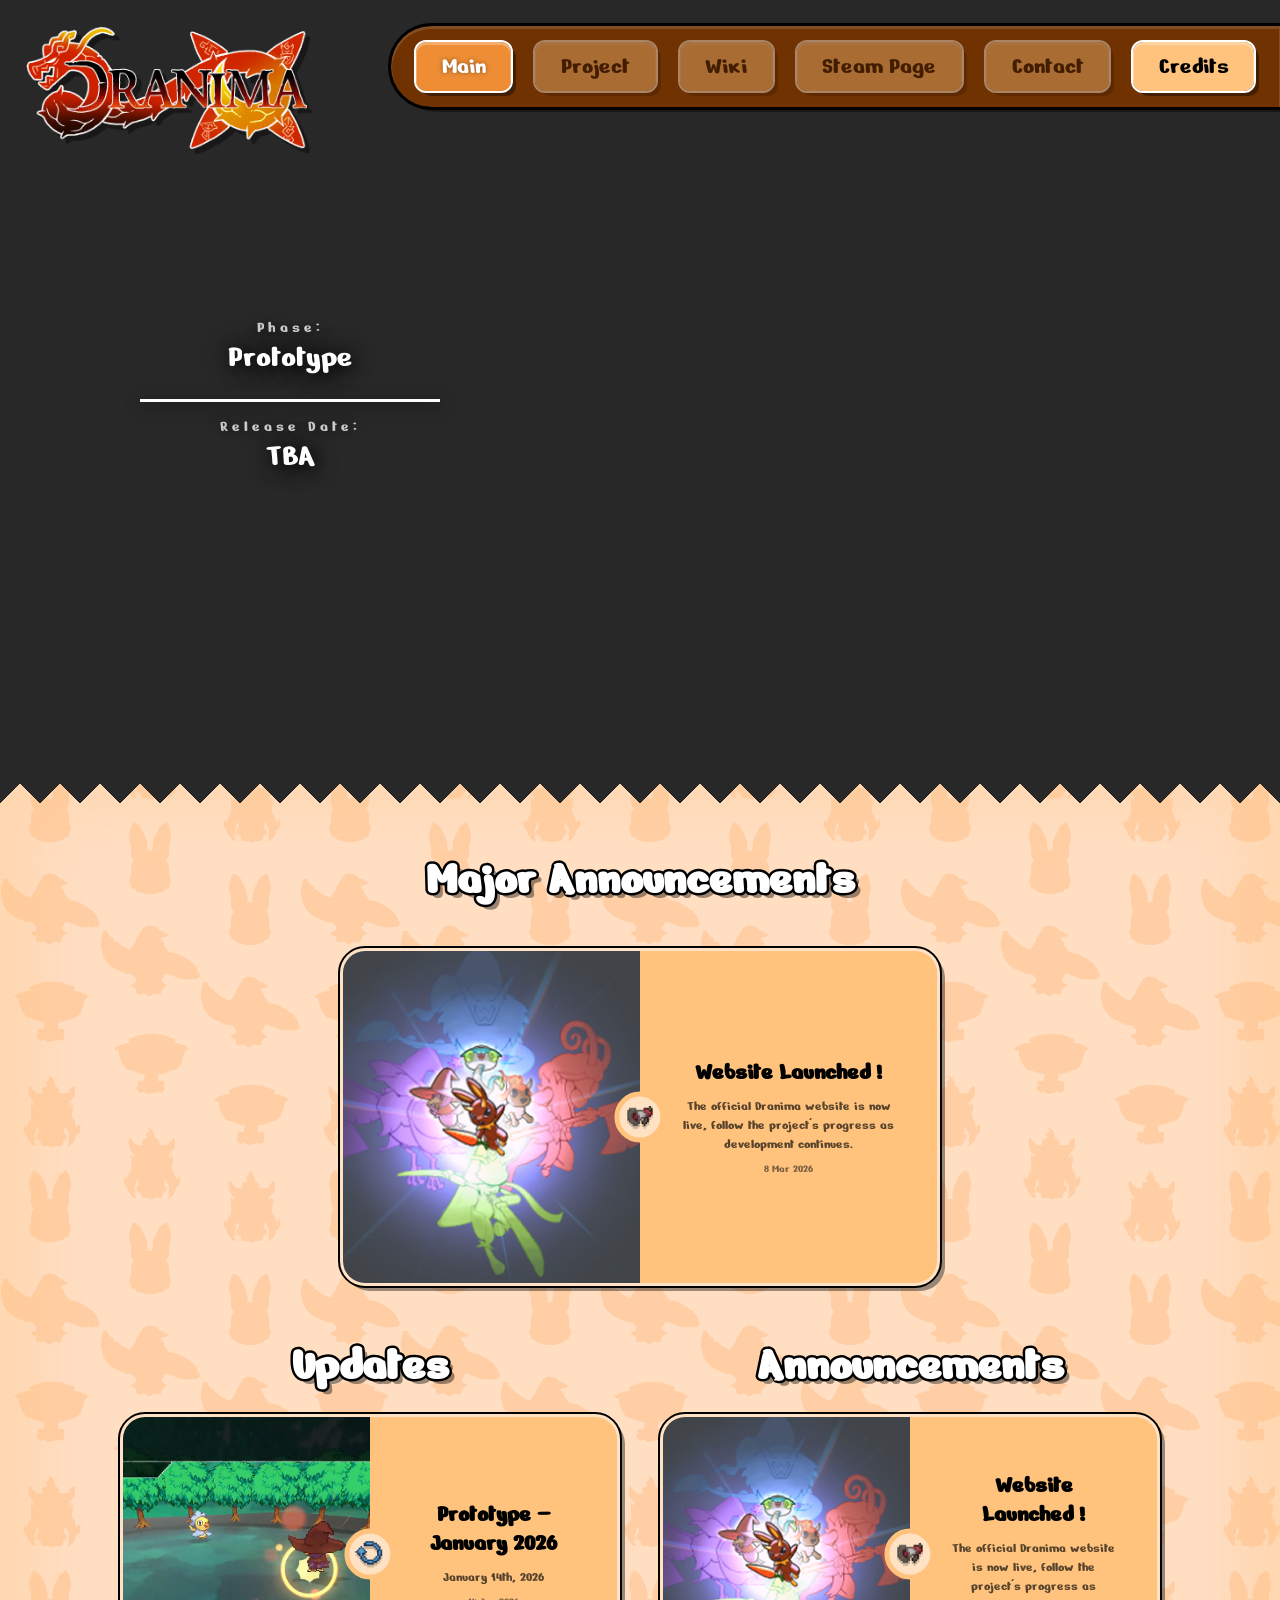
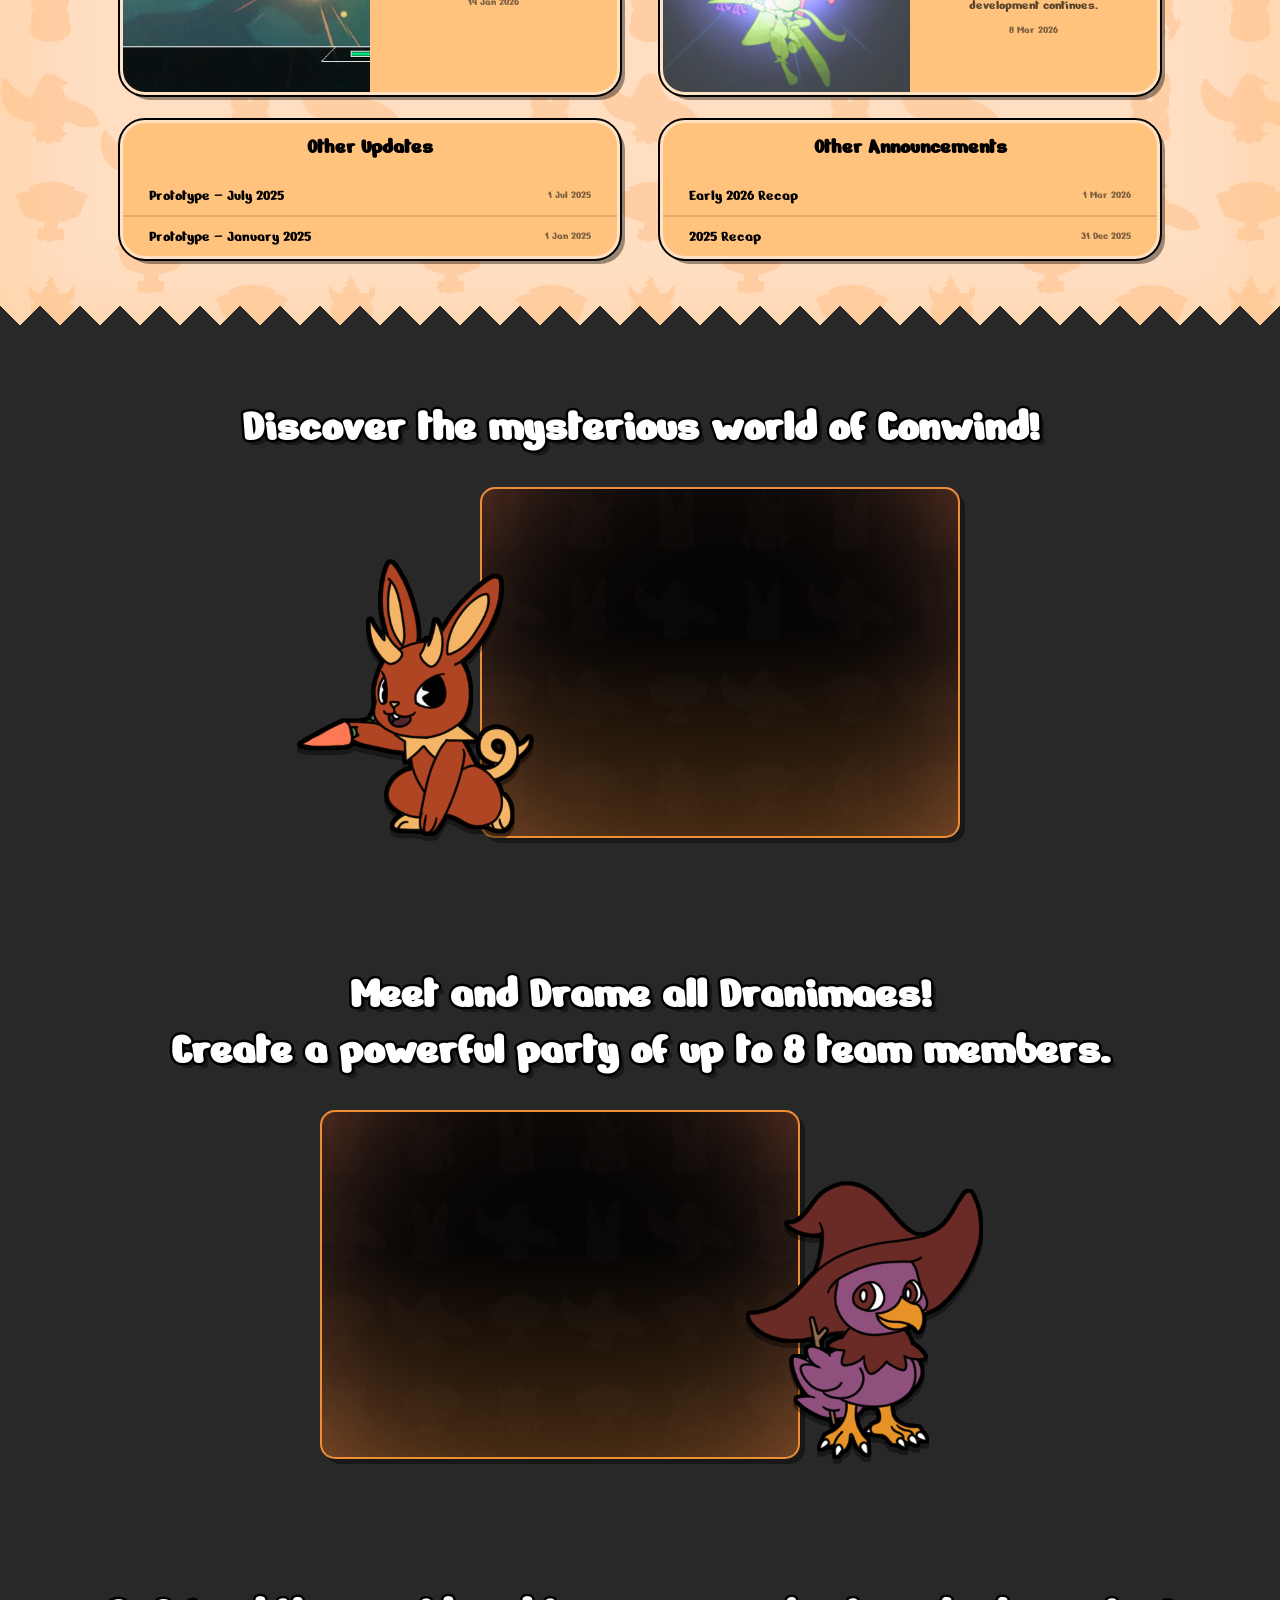
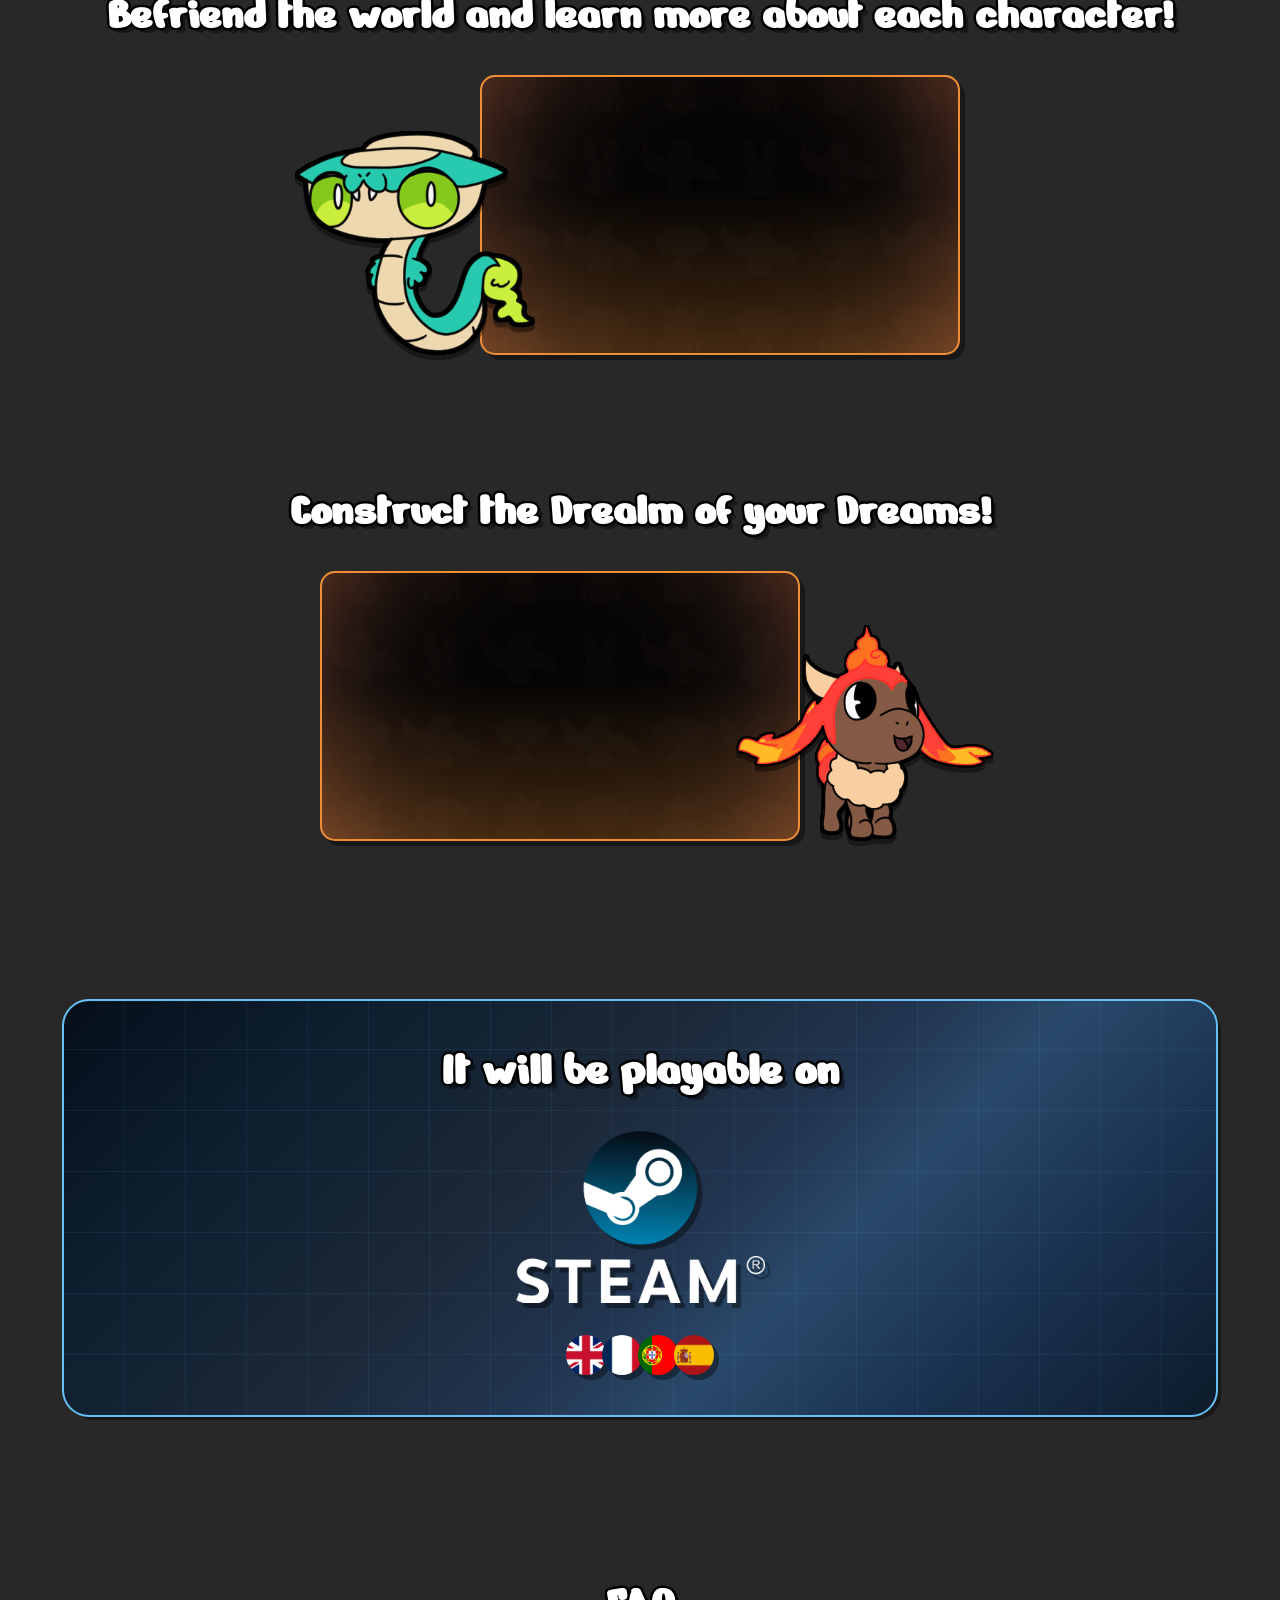
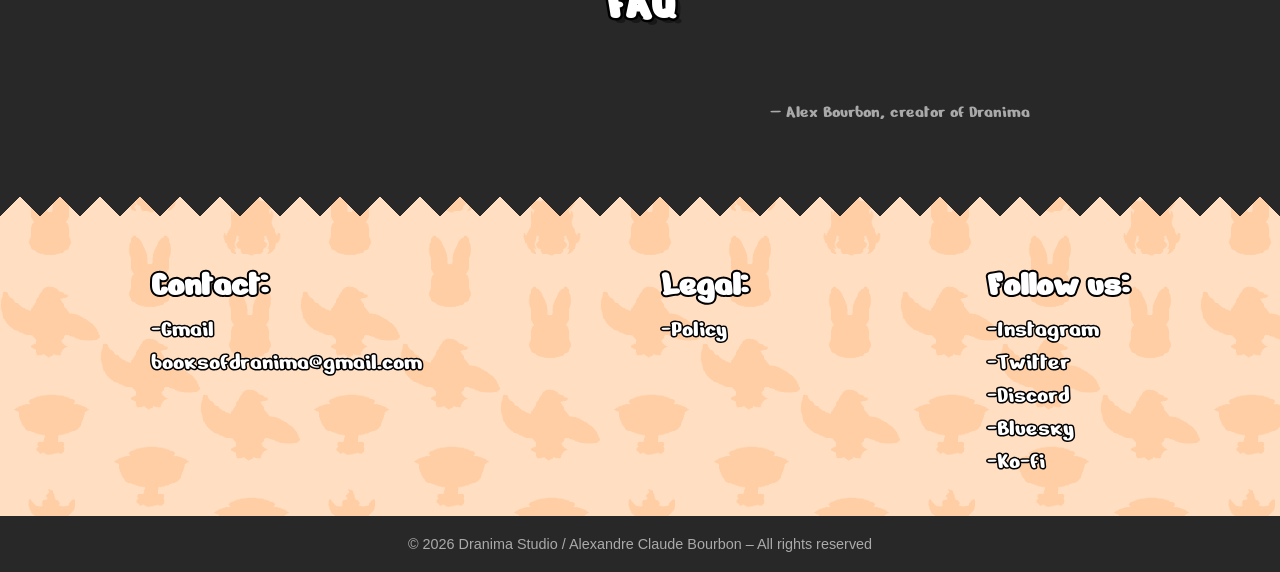
==== index.html @ e472544b "update" ====
﻿<!DOCTYPE html>
<html lang="en">
<head>
    <meta charset="UTF-8">
    <meta name="viewport" content="width=device-width, initial-scale=1.0">
    <title>Dranima</title>
    <link rel="stylesheet" href="styles.css">
    <link rel="icon" href="images/favicon.png" type="image/png">
    <script src="script/script.js" defer></script>
</head>
<body>

    <!-- ====== LOADER ====== -->
    <div id="loader">
        <div class="loader-bg"><img src="images/body_background.png" alt=""></div>
        <div class="loader-content">
            <div class="loader-spinner">
                <div class="loader-dot" style="--i:0"></div>
                <div class="loader-dot" style="--i:1"></div>
                <div class="loader-dot" style="--i:2"></div>
                <div class="loader-dot" style="--i:3"></div>
                <div class="loader-dot" style="--i:4"></div>
                <div class="loader-dot" style="--i:5"></div>
                <div class="loader-dot" style="--i:6"></div>
                <div class="loader-dot" style="--i:7"></div>
            </div>
            <span class="loader-text">Loading...</span>
        </div>
    </div>

    <!-- ====== NAVBAR ====== -->
    <div id="navbar-container"></div>

    <!-- ====== HERO ====== -->
    <section class="hero" id="hero">
        <div class="hero-info">
            <span class="hero-label">Phase:</span>
            <span class="hero-value">Prototype</span>
            <hr class="hero-divider">
            <span class="hero-label">Release Date:</span>
            <span class="hero-value">TBA</span>
        </div>
        <!--<img class="hero-icon" src="images/character.png" alt="">-->
    </section>

    <!-- ====== NEWS ====== -->
    <section class="section-news bg-pattern spike-top spike-bottom" id="news">
        <h2>Major Announcements</h2>
        <div id="major-news-container"></div>

        <!-- Two columns: Updates & Announcements -->
        <div class="news-columns">
            <!-- Left: Updates -->
            <div class="news-column">
                <h2>Updates</h2>
                <div id="update-card-container"></div>
                <div class="news-list-card">
                    <h3 class="news-list-title">Other Updates</h3>
                    <ul class="news-list" id="update-list"></ul>
                    <a href="news.html" class="news-show-more" id="update-show-more" style="display:none;">Show More</a>
                </div>
            </div>
            <!-- Right: Announcements -->
            <div class="news-column">
                <h2>Announcements</h2>
                <div id="announcement-card-container"></div>
                <div class="news-list-card">
                    <h3 class="news-list-title">Other Announcements</h3>
                    <ul class="news-list" id="announcement-list"></ul>
                    <a href="news.html" class="news-show-more" id="announcement-show-more" style="display:none;">Show More</a>
                </div>
            </div>
        </div>
    </section>

    <!-- ====== SCREENSHOTS ====== -->
    <section class="section-screenshots" id="screenshots">
        <article class="screenshot-showcase">
            <h2 class="screenshot-title">Discover the mysterious world of Conwind!</h2>
            <div class="screenshot-content">
                <div class="screenshot-character-wrap">
                    <img class="screenshot-character" src="images/character1.png" alt="Dranima character companion">
                </div>
                <div class="screenshot-card">
                    <img src="images/template.png" alt="Gameplay screenshot showing the world of Conwind">
                </div>
            </div>
        </article>

        <article class="screenshot-showcase screenshot-showcase--reverse">
            <h2 class="screenshot-title">Meet and Drame all Dranimaes! <br> Create a powerful party of up to 8 team members.</h2>
            <div class="screenshot-content">
                <div class="screenshot-character-wrap">
                    <img class="screenshot-character screenshot-character--flip" src="images/character2.png" alt="Dranima character artwork">
                </div>
                <div class="screenshot-card">
                    <img src="images/template.png" alt="Gameplay screenshot featuring a Dranimoe party">
                </div>
            </div>
        </article>

        <article class="screenshot-showcase">
            <h2 class="screenshot-title">Befriend the world and learn more about each character!</h2>
            <div class="screenshot-content">
                <div class="screenshot-character-wrap">
                    <img class="screenshot-character" src="images/character3.png" alt="Friendly Dranima character portrait">
                </div>
                <div class="screenshot-card">
                    <img src="images/template.png" alt="Screenshot highlighting characters and exploration">
                </div>
            </div>
        </article>

        <article class="screenshot-showcase screenshot-showcase--reverse">
            <h2 class="screenshot-title">Construct the Drealm of your Dreams!</h2>
            <div class="screenshot-content">
                <div class="screenshot-character-wrap">
                    <img class="screenshot-character screenshot-character--flip" src="images/character4.png" alt="Dranima builder character artwork">
                </div>
                <div class="screenshot-card">
                    <img src="images/template.png" alt="Screenshot showing building and customization features">
                </div>
            </div>
        </article>
    </section>

    <!-- ====== STEAM SECTION ====== -->
    <section class="steam-section" id="steam">
        <h2>It will be playable on</h2>
        <img class="steam-section-logo" src="images/steam.png" alt="Steam">
        <div class="steam-section-flags">
            <img class="steam-section-flag" src="images/flags/en.png" alt="English" title="English">
            <img class="steam-section-flag" src="images/flags/fr.png" alt="French" title="French">
            <img class="steam-section-flag" src="images/flags/pt.png" alt="Portuguese" title="Portuguese">
            <img class="steam-section-flag" src="images/flags/es.png" alt="Spanish" title="Spanish">
        </div>
    </section>

    <!-- ====== FAQ ====== -->
    <section class="section-faq" id="faq">
        <h2>FAQ</h2>
        <div class="faq-list" id="faq-list"></div>
        <p class="faq-signature">— Alex Bourbon, creator of Dranima</p>
    </section>

    <!-- ====== FOOTER ====== -->
    <footer id="footer">
        <div class="footer-main bg-pattern spike-top">
            <div class="footer-columns">
                <div class="footer-col">
                    <h3>Contact:</h3>
                    <ul>
                        <li>-Gmail</li>
                        <li><a href="mailto:booksofdranima@gmail.com">booksofdranima@gmail.com</a></li>
                    </ul>
                </div>
                <div class="footer-col">
                    <h3>Legal:</h3>
                    <ul>
                        <li><a href="#">-Policy</a></li>
                    </ul>
                </div>
                <div class="footer-col">
                    <h3>Follow us:</h3>
                    <ul>
                        <li><a href="#">-Instagram</a></li>
                        <li><a href="#">-Twitter</a></li>
                        <li><a href="#">-Discord</a></li>
                        <li><a href="#">-Bluesky</a></li>
                        <li><a href="#">-Ko-fi</a></li>
                    </ul>
                </div>
            </div>
        </div>
        <div class="subfooter">
            <p>&copy; 2026 Dranima Studio / Alexandre Claude Bourbon &ndash; All rights reserved</p>
        </div>
    </footer>

</body>
</html>
---- styles.css ----
﻿/* ====== FONTS ====== */
@font-face {
    font-family: 'NerkoOne';
    src: url('fonts/NerkoOne-Regular.ttf') format('truetype');
    font-weight: normal;
    font-style: normal;
}

:root {
    --bright-orange: #ffe2c3;
    --light-orange: #FFC37E;
    --orange: #EF8D34;
    --half-orange: #EF8D3440;
    --shadow: 5px 5px 0 #0006;
    --content-max: 1920px;
    --bg: #282828;
}

*, *::before, *::after {
    box-sizing: border-box;
    margin: 0;
    padding: 0;
}

body {
    font-family: 'NerkoOne', sans-serif;
    background-color: var(--bg);
    color: #fff;
}

/* ====== NAVBAR ====== */
.navbar {
    display: flex;
    justify-content: space-between;
    align-items: flex-start;
    background-color: transparent;
    padding: clamp(20px, 2vw, 50px) 0 0 clamp(20px, 2vw, 50px);
    position: absolute;
    top: 0;
    left: 0;
    right: 0;
    max-width: var(--content-max);
    margin: 0 auto;
    z-index: 100;
}

.navbar-logo {
    display: flex;
    align-items: center;
    width: clamp(180px, 22vw, 400px);
}

.navbar-logo img {
    width: 100%;
    object-fit: contain;
    filter: drop-shadow(5px 5px 0 #0006);
}

.navbar-links {
    display: flex;
    gap: clamp(10px, 2vw, 24px);
    align-items: center;
    padding: clamp(8px, 2vw, 16px) clamp(14px, 2vw, 30px);
    background-color: #703200;
    border-radius: 100px 0 0 100px;
    outline: solid 3px #000;
    max-height: fit-content;
    box-shadow: var(--shadow), inset 0 2px 0 1px #fff2;
    flex-wrap: wrap;
}

.navbar-links a {
    color: #000;
    background-color: var(--light-orange);
    box-shadow: var(--shadow), inset 0 2px 0 1px #fff4;
    padding: clamp(6px, 2vw, 10px) clamp(12px, 2vw, 26px);
    outline: solid 2px #fff;
    text-decoration: none;
    font-size: clamp(14px, 2vw, 24px);
    transition: all 0.2s;
    border-radius: 10px;
    white-space: nowrap;
}

.navbar-links a:hover, .navbar-links a.active {
    background-color: var(--orange);
    color: #fff;
    text-shadow: 0 0 5px #0006;
}

.navbar-links a.disabled {
    opacity: 0.4;
    cursor: not-allowed;
    pointer-events: none;
}

/* ====== HERO ====== */
.hero {
    height: 800px;
    max-width: var(--content-max);
    margin: 0 auto;
    background-image: url('images/bg.png');
    background-repeat: no-repeat;
    background-size: cover;
    background-position: center center;
    display: flex;
    justify-content: flex-start;
    align-items: center;
    overflow: hidden;
    position: relative;
    padding: 20px 40px 20px 80px;
}

.hero.hero-credits {
    justify-content: center;
    padding: 20px;
    overflow: visible;
}

.hero-icon {
    position: absolute;
    right: 200px;
    top: 50%;
    transform: translateY(-50%);
    height: auto;
    width: 700px;
    object-fit: contain;
    z-index: 0;
    pointer-events: none;
}

.hero-info {
    display: flex;
    flex-direction: column;
    align-items: center;
    justify-content: center;
    flex-shrink: 0;
    width: 420px;
    max-width: 100%;
    color: #fff;
    text-align: center;
    z-index: 2;
    position: relative;
}

.hero-label {
    font-size: 1rem;
    letter-spacing: 0.25em;
    opacity: 0.75;
    text-shadow: 2px 2px 12px rgba(0, 0, 0, 0.7), 0 0 20px rgba(0, 0, 0, 0.4);
}

.hero-value {
    font-size: 2rem;
    margin-bottom: 8px;
    text-shadow: 3px 3px 16px rgba(0, 0, 0, 0.8), 0 0 24px rgba(0, 0, 0, 0.5);
}

.hero-divider {
    width: 100%;
    max-width: 300px;
    border: none;
    border-top: 3px solid #ffffff;
    margin: 15px;
    box-shadow: 0 4px 16px rgba(0, 0, 0, 0.7);
}

/* ====== SECTION TITLES ====== */
h2 {
    font-size: clamp(28px, 4vw, 48px);
    color: #fff;
    text-align: center;
    -webkit-text-stroke: 5px #000;
    paint-order: stroke fill;
    text-shadow: var(--shadow);
}

/* ====== NEWS CARD ====== */
.news-card {
    display: flex;
    position: relative;
    width: min(600px, 100%);
    aspect-ratio: 16 / 9;
    margin: 40px auto 0;
    overflow: hidden;
    box-shadow: var(--shadow);
    border-radius: 25px;
    border: 3px solid var(--bright-orange);
    outline: 2px solid #000;
    cursor: pointer;
}

.news-card-image {
    width: 50%;
    flex-shrink: 0;
    display: flex;
    align-items: center;
    justify-content: center;
    overflow: hidden;
}

.news-card-image img {
    width: 100%;
    height: 100%;
    object-fit: cover;
    display: block;
    transition: transform 0.3s ease;
}

.news-card:hover .news-card-image img {
    transform: scale(1.075);
}

.news-card-text {
    width: 50%;
    background-color: var(--light-orange);
    display: flex;
    flex-direction: column;
    align-items: center;
    justify-content: center;
    padding: clamp(16px, 4vw, 40px);
}

.news-card-text h3 {
    font-size: clamp(16px, 2vw, 24px);
    color: #000;
    text-align: center;
}

.news-card-desc {
    font-size: 0.85rem;
    color: #000;
    text-align: center;
    margin-top: 10px;
    opacity: 0.65;
    line-height: 1.4;
}

.news-card-date {
    font-size: 0.7rem;
    color: #000;
    opacity: 0.5;
    margin-top: 8px;
}

.news-card-circle {
    position: absolute;
    left: 50%;
    top: 50%;
    transform: translate(-50%, -50%);
    width: clamp(50px, 4vw, 76px);
    height: clamp(50px, 4vw, 76px);
    border-radius: 50%;
    background-color: var(--bright-orange);
    border: 5px solid var(--light-orange);
    z-index: 2;
    display: flex;
    align-items: center;
    justify-content: center;
    overflow: hidden;
}

.news-card-circle img {
    width: 70%;
    height: 70%;
    object-fit: contain;
}

/* ====== REUSABLE CLASSES ====== */
.bg-pattern {
    background-image: url('images/pattern.png');
    background-size: 300px 400px;
    position: relative;
    z-index: 2;
}

.spike-top::before,
.spike-bottom::after {
    content: '';
    position: absolute;
    left: 0;
    right: 0;
    height: 60px;
    background: linear-gradient(135deg, var(--bg) 33.33%, transparent 33.33%) 0 0,
                linear-gradient(225deg, var(--bg) 33.33%, transparent 33.33%) 0 0;
    background-size: 40px 60px;
    background-repeat: repeat-x;
    z-index: 3;
    pointer-events: none;
}

.spike-top::before { top: 0; }
.spike-bottom::after { bottom: 0; transform: scaleY(-1); }

/* ====== NEWS ====== */
.section-news {
    padding: 80px clamp(20px, 4vw, 80px);
    max-width: var(--content-max);
    margin: -30px auto 0;
    box-shadow: inset 0 0 60px 30px rgba(255, 195, 126, 0.3);
}

/* ====== CREDITS ====== */
.section-credits {
    padding: 120px clamp(20px, 4vw, 80px) 120px;
    max-width: var(--content-max);
    margin: -30px auto 0;
}

.credits-title-box {
    position: relative;
    display: flex;
    align-items: center;
    justify-content: center;
    margin: auto;
    width: 280px;
    height: 280px;
    filter: drop-shadow(var(--shadow));
}

.credits-star {
    position: absolute;
    width: 100%;
    height: 100%;
    animation: star-spin 30s linear infinite;
}

.credits-star polygon {
    stroke: #fff;
    stroke-width: 3;
    paint-order: stroke fill;
}

@keyframes star-spin {
    from { transform: rotate(0deg); }
    to   { transform: rotate(360deg); }
}

.credits-title-box h1 {
    position: relative;
    z-index: 1;
    color: #fff;
    -webkit-text-stroke: 5px #000;
    paint-order: stroke fill;
    margin: 0;
    font-size: clamp(56px, 8vw, 104px);
}

.section-guest-artists {
    background-color: var(--bg);
    padding: 60px clamp(20px, 4vw, 80px);
    max-width: var(--content-max);
    margin: 0 auto;
    text-align: center;
}

.section-guest-artists h2 {
    margin-bottom: 40px;
}

.credits-category {
    display: flex;
    flex-direction: column;
    align-items: center;
    margin-bottom: 60px;
}

.credits-row {
    display: flex;
    flex-wrap: wrap;
    justify-content: center;
    align-items: center;
    gap: 20px;
    margin-top: 20px;
}

.credit-card {
    display: flex;
    flex-direction: column;
    align-items: center;
    gap: 6px;
}

.credit-role {
    font-size: clamp(11px, 1.2vw, 14px);
    color: #000;
    background-color: var(--bright-orange);
    padding: 3px 10px;
    border-radius: 20px;
    border: 2px solid #000;
    box-shadow: var(--shadow);
    text-align: center;
    white-space: nowrap;
}

.credit-pfp {
    width: 135px;
    height: 135px;
    border-radius: 15px;
    object-fit: cover;
    border: 3px solid var(--bright-orange);
    box-shadow: var(--shadow), inset 0 2px 0 1px #fff4;
    outline: 2px solid #000;
    background-color: var(--light-orange);
}

.credit-name {
    font-size: clamp(20px, 1.5vw, 26px);
    color: #fff;
    text-align: center;
    -webkit-text-stroke: 3px #000;
    paint-order: stroke fill;
    text-shadow: var(--shadow);
}

.credits-guest-list {
    display: grid;
    grid-template-columns: 1fr 1fr;
    justify-items: start;
    gap: 10px 40px;
    margin: 0 auto;
    margin-top: 20px;
    max-width: 700px;
}

.credits-guest-list span {
    font-size: clamp(20px, 1.5vw, 26px);
    -webkit-text-stroke: 3px #000;
    paint-order: stroke fill;
    color: #fff;
    text-shadow: var(--shadow);
    text-align: left;
}

/* ====== NEWS ====== */

/* Two-column layout */
.news-columns {
    display: flex;
    gap: clamp(20px, 4vw, 40px);
    margin-top: 50px;
    justify-content: center;
    flex-wrap: wrap;
}

.news-column {
    flex: 1 1 300px;
    max-width: 500px;
}

.news-column h2 {
    margin-bottom: 10px;
}

/* Smaller card variant */
.news-card--small {
    width: 100%;
    aspect-ratio: 16 / 9;
    margin: 20px 0 0;
}

/* Compact news list card */
.news-list-card {
    max-width: 600px;
    margin: 25px auto 0;
    background-color: var(--light-orange);
    border: 3px solid var(--bright-orange);
    border-radius: 25px;
    box-shadow: var(--shadow);
    outline: 2px solid #000;
    overflow: hidden;
}

.news-list-title {
    font-size: clamp(16px, 2vw, 22px);
    color: #000;
    text-align: center;
    margin-bottom: 16px;
    padding: 10px clamp(16px, 2vw, 36px) 0;
}

.news-list {
    list-style: none;
    padding: 0;
}

.news-list li {
    border-bottom: 2px solid #0002;
    transition: background-color 0.2s;
}

.news-list li:last-child {
    border-bottom: none;
}

.news-list a {
    display: flex;
    justify-content: space-between;
    align-items: center;
    padding: 10px clamp(16px, 2vw, 36px);
    color: #000;
    text-decoration: none;
    transition: color 0.2s;
}

.news-list-date {
    font-size: 0.7rem;
    opacity: 0.5;
    flex-shrink: 0;
    margin-left: 12px;
}

.news-list li:hover {
    background-color: var(--bright-orange);
}

.news-list li:hover a {
    color: var(--orange);
}

.news-show-more {
    display: block;
    text-align: center;
    padding: 12px clamp(16px, 2vw, 36px);
    color: #000;
    text-decoration: none;
    font-weight: bold;
    border-top: 2px solid #0002;
    transition: background-color 0.2s, color 0.2s;
}

.news-show-more:hover {
    background-color: var(--bright-orange);
    color: #fff;
}

/* ====== SCREENSHOTS ====== */
.section-screenshots {
    padding: 60px clamp(20px, 4vw, 80px);
    max-width: var(--content-max);
    margin: 0 auto;
    display: flex;
    flex-direction: column;
    gap: 128px;
    background-color: var(--bg);
}

.screenshot-showcase {
    display: flex;
    flex-direction: column;
    align-items: center;
    gap: 32px
}

.screenshot-title {
    margin: 0 auto;
    font-size: clamp(28px, 4vw, 46px);
}


.screenshot-content {
    width: min(640px, 100%);
    display: grid;
    grid-template-columns: minmax(100px, 160px) minmax(0, 1fr);
    align-items: stretch;
    gap: 0;
}

.screenshot-showcase--reverse .screenshot-content {
    grid-template-columns: minmax(0, 1fr) minmax(100px, 160px);
}

.screenshot-character-wrap {
    display: flex;
    justify-content: center;
    align-items: flex-end;
    position: relative;
    z-index: 1;
    margin-right: -30px;
}

.screenshot-showcase--reverse .screenshot-character-wrap {
    order: 2;
    margin-right: 0;
    margin-left: -30px;
}

.screenshot-showcase--reverse .screenshot-card {
    order: 1;
}

.screenshot-character {
    width: auto;
    height: 80%;
    max-width: 300px;
    object-fit: contain;
    filter: drop-shadow(0 5px 0 #0006);
}

.screenshot-character--flip {
    transform: scaleX(-1);
}

.screenshot-card {
    width: 100%;
    aspect-ratio: 16 / 9;
    overflow: hidden;
    border: 2px solid var(--orange);
    border-radius: 15px;
    box-shadow: var(--shadow);
    background-color: var(--light-orange);
    position: relative;
}

.screenshot-card::after {
    content: '';
    position: absolute;
    inset: 0;
    background: linear-gradient(to top, var(--half-orange) 0%, transparent 60%);
    pointer-events: none;
}

.screenshot-card img {
    width: 100%;
    height: 100%;
    display: block;
    object-fit: cover;
}

/* ====== STEAM SECTION ====== */
.steam-section {
    position: relative;
    overflow: hidden;
    background: linear-gradient(135deg, #050f1a 0%, #0e1f30 20%, #1b2838 40%, #223550 55%, #2a4a6b 65%, #1a3250 80%, #0d1b2a 100%);
    outline: 2px solid #66c0f4;
    box-shadow: var(--shadow);
    display: flex;
    flex-direction: column;
    align-items: center;
    gap: 8px;
    padding: 40px clamp(20px, 4vw, 60px);
    width: 90%;
    margin: 100px auto;
    border-radius: 25px;
}

.steam-section::before {
    content: '';
    position: absolute;
    inset: 0;
    background:
        repeating-linear-gradient(90deg, transparent, transparent 60px, rgba(102,192,244,.08) 60px, rgba(102,192,244,.08) 61px),
        repeating-linear-gradient(0deg, transparent, transparent 60px, rgba(102,192,244,.08) 60px, rgba(102,192,244,.08) 61px);
    pointer-events: none;
}

.steam-section-logo {
    position: relative;
    z-index: 1;
    width: 250px;
    height: auto;
    margin: 24px 0;
    filter: drop-shadow(var(--shadow));
}

.steam-section-flags {
    position: relative;
    z-index: 1;
    display: flex;
    align-items: center;
}

.steam-section-flag {
    width: 40px;
    height: 40px;
    margin-right: -4px;
    border-radius: 50%;
    filter: drop-shadow(var(--shadow));
    cursor: pointer;
    object-fit: cover;
}

.steam-section-flag:last-child {
    margin-right: 0;
}

/* ====== FAQ ====== */
.section-faq {
    padding: 60px clamp(20px, 4vw, 80px);
    max-width: var(--content-max);
    margin: 0 auto;
}

.faq-list {
    max-width: 780px;
    margin: 40px auto 0;
    display: flex;
    flex-direction: column;
    gap: 16px;
}

.faq-item {
    background-color: var(--light-orange);
    border: 3px solid var(--bright-orange);
    border-radius: 25px;
    box-shadow: var(--shadow);
    outline: 2px solid #000;
    overflow: hidden;
    transition: box-shadow 0.2s;
}

.faq-question {
    list-style: none;
    display: flex;
    justify-content: space-between;
    align-items: center;
    gap: 16px;
    padding: clamp(14px, 2vw, 22px) clamp(18px, 4vw, 36px);
    font-size: clamp(16px, 2vw, 22px);
    color: #000;
    cursor: pointer;
    user-select: none;
    transition: all 0.2s;
}

.faq-question::-webkit-details-marker { display: none; }

.faq-question::after {
    content: '>';
    font-size: 1.6rem;
    line-height: 1;
    flex-shrink: 0;
    transition: transform 0.25s;
}

.faq-item[open] > .faq-question::after {
    transform: rotate(90deg);
}

.faq-question:hover {
    background-color: var(--bright-orange);
    color: var(--orange);
}

.faq-answer {
    padding: 0 clamp(18px, 4vw, 36px) clamp(14px, 2vw, 22px);
    font-size: clamp(14px, 2vw, 18px);
    color: #000;
    line-height: 1.6;
    border-top: 2px solid #0001;
    padding-top: 14px;
}

.faq-signature {
    max-width: 780px;
    margin: 28px auto 0;
    text-align: right;
    font-size: clamp(14px, 2vw, 18px);
    color: #fff;
    opacity: 0.6;
}

/* ====== FOOTER ====== */
.footer-main {
    padding: 80px clamp(20px, 4vw, 80px) 40px;
    display: flex;
    justify-content: center;
}

.footer-columns {
    display: flex;
    justify-content: space-around;
    width: 100%;
    max-width: 1200px;
    flex-wrap: wrap;
    gap: 40px;
}

.footer-col {
    display: flex;
    flex-direction: column;
    gap: 4px;
}

.footer-col h3 {
    font-size: clamp(24px, 3vw, 36px);
    color: #fff;
    -webkit-text-stroke: 4px #000;
    paint-order: stroke fill;
    margin-bottom: 5px;
}

.footer-col ul {
    list-style: none;
    display: flex;
    flex-direction: column;
    gap: 4px;
}

.footer-col li, .footer-col a {
    font-size: clamp(18px, 2vw, 24px);
    color: #fff;
    -webkit-text-stroke: 3px #000;
    paint-order: stroke fill;
    text-decoration: none;
    transition: color 0.2s;
}

.footer-col a:hover {
    color: var(--orange);
}

.subfooter {
    background-color: var(--bg);
    padding: 20px;
    text-align: center;
    color: #aaa;
    font-family: sans-serif;
    font-size: 0.9rem;
    position: relative;
    z-index: 10;
}

/* ====== LOADER ====== */
#loader {
    position: fixed;
    inset: 0;
    z-index: 9999;
    display: flex;
    flex-direction: column;
    align-items: center;
    justify-content: center;
    gap: 20px;
    overflow: hidden;
    opacity: 0;
    pointer-events: none;
}

#loader.loader-visible {
    opacity: 1;
    pointer-events: auto;
}

/* Background layer */
#loader .loader-bg {
    position: absolute;
    width: 100%;
    left: 0;
    top: 50%;
    transform: translateY(-75%);
    will-change: transform;
    backface-visibility: hidden;
}

#loader .loader-bg img {
    width: 100%;
    height: auto;
    display: block;
    filter: drop-shadow(0 10px 0 #0006);
}

#loader.loader-exit .loader-bg {
    animation: loader-bg-leave 1.6s ease-in-out forwards;
}

@keyframes loader-bg-leave {
    from { transform: translateY(-75%); }
    to   { transform: translateY(calc(-100% - 51vh)); }
}

#loader .loader-content {
    position: relative;
    z-index: 1;
    display: flex;
    flex-direction: column;
    align-items: center;
    gap: 25px;
}

#loader.loader-exit .loader-content {
    animation: loader-content-out 0.4s ease forwards;
}

@keyframes loader-content-out {
    from { opacity: 1; }
    to   { opacity: 0; }
}

.loader-spinner {
    position: relative;
    width: 130px;
    height: 130px;
}

.loader-dot {
    position: absolute;
    width: 22px;
    height: 22px;
    background-color: var(--light-orange);
    box-shadow: var(--shadow), inset 0 2px 0 1px #fff4;
    outline: solid 2px #fff;
    border-radius: 10px;
    animation: loader-dot-pulse 1s ease calc(var(--i) * -0.125s) infinite;
}

/* Position 8 dots in a circle without rotation */
.loader-dot[style*="--i:0"] { top:  0px;  left: 54px; }
.loader-dot[style*="--i:1"] { top: 15px;  left: 93px; }
.loader-dot[style*="--i:2"] { top: 54px;  left: 108px; }
.loader-dot[style*="--i:3"] { top: 93px;  left: 93px; }
.loader-dot[style*="--i:4"] { top: 108px; left: 54px; }
.loader-dot[style*="--i:5"] { top: 93px;  left: 15px; }
.loader-dot[style*="--i:6"] { top: 54px;  left: 0px; }
.loader-dot[style*="--i:7"] { top: 15px;  left: 15px; }

@keyframes loader-dot-pulse {
    0%, 100% { background-color: var(--light-orange); transform: scale(.8); }
    50%      { background-color: var(--orange); transform: scale(1); }
}

.loader-text {
    font-size: 3rem;
    color: #000;
    text-shadow: var(--shadow);
}
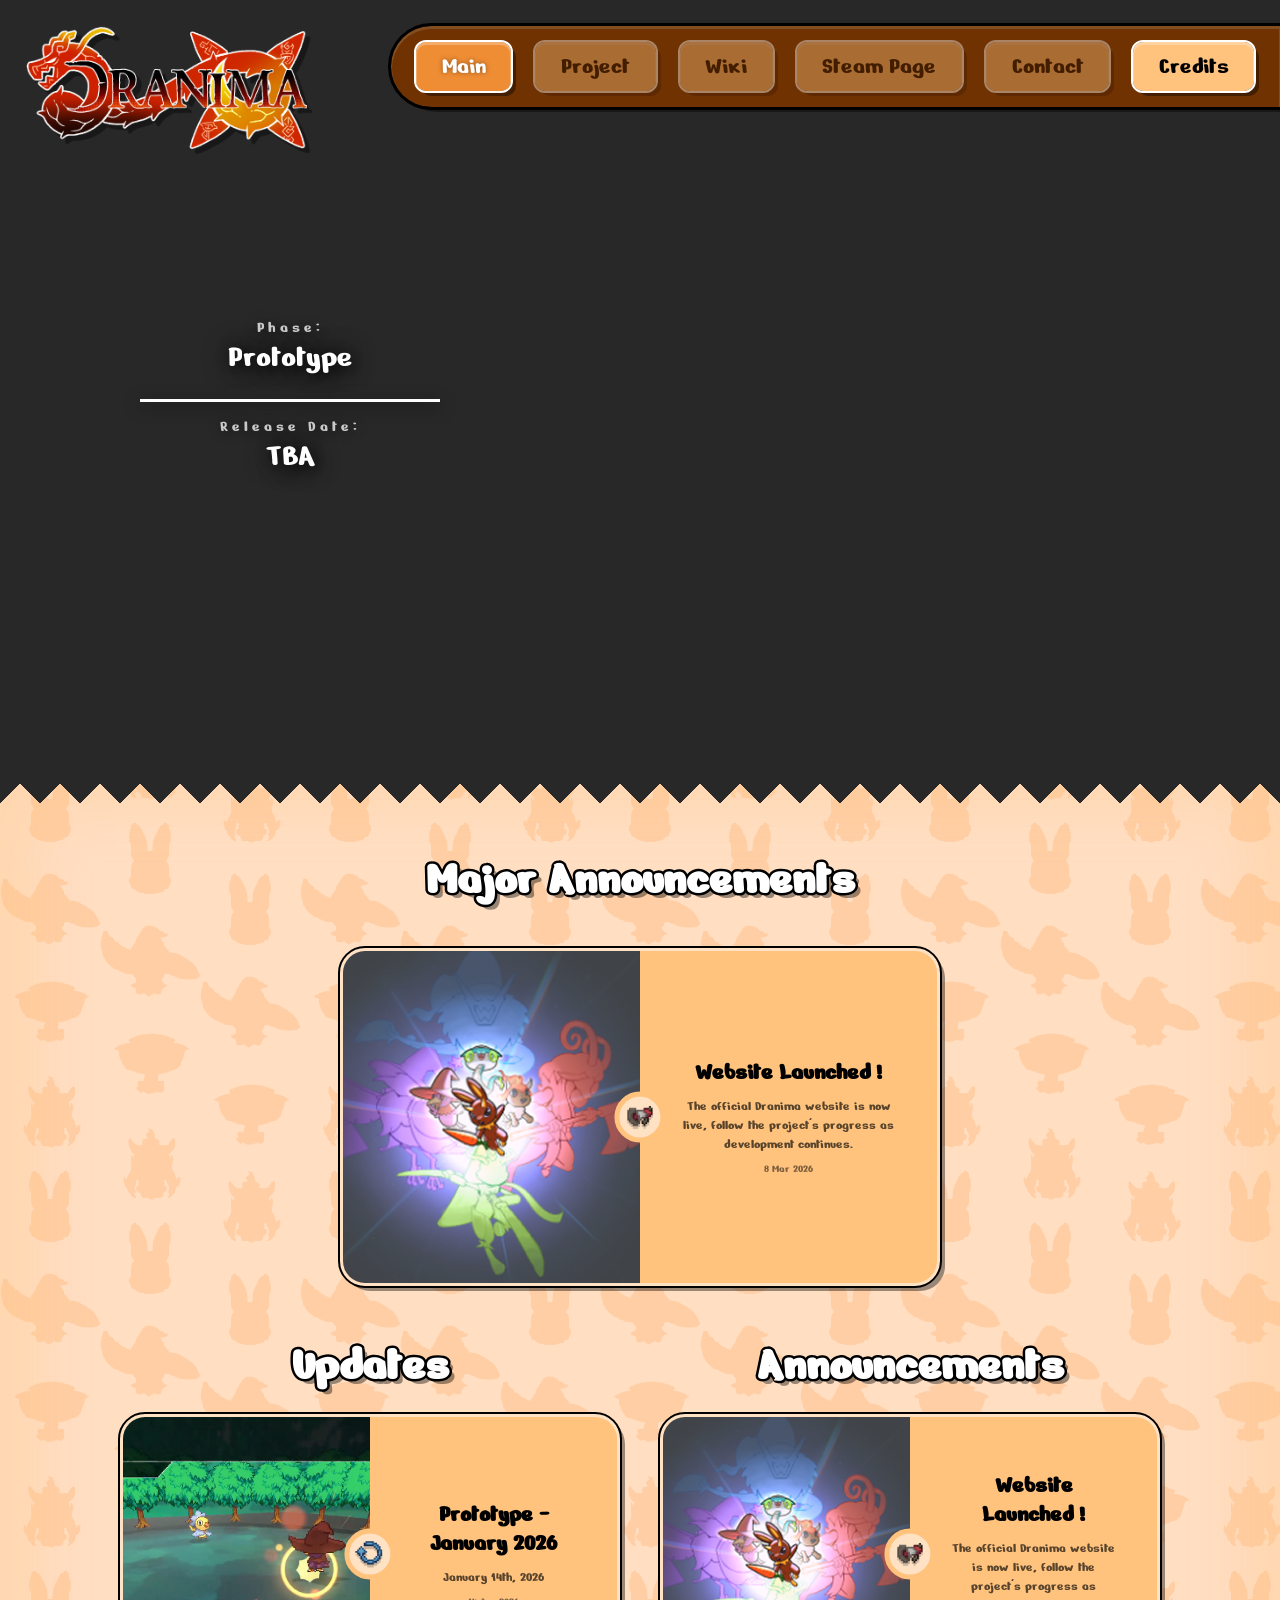
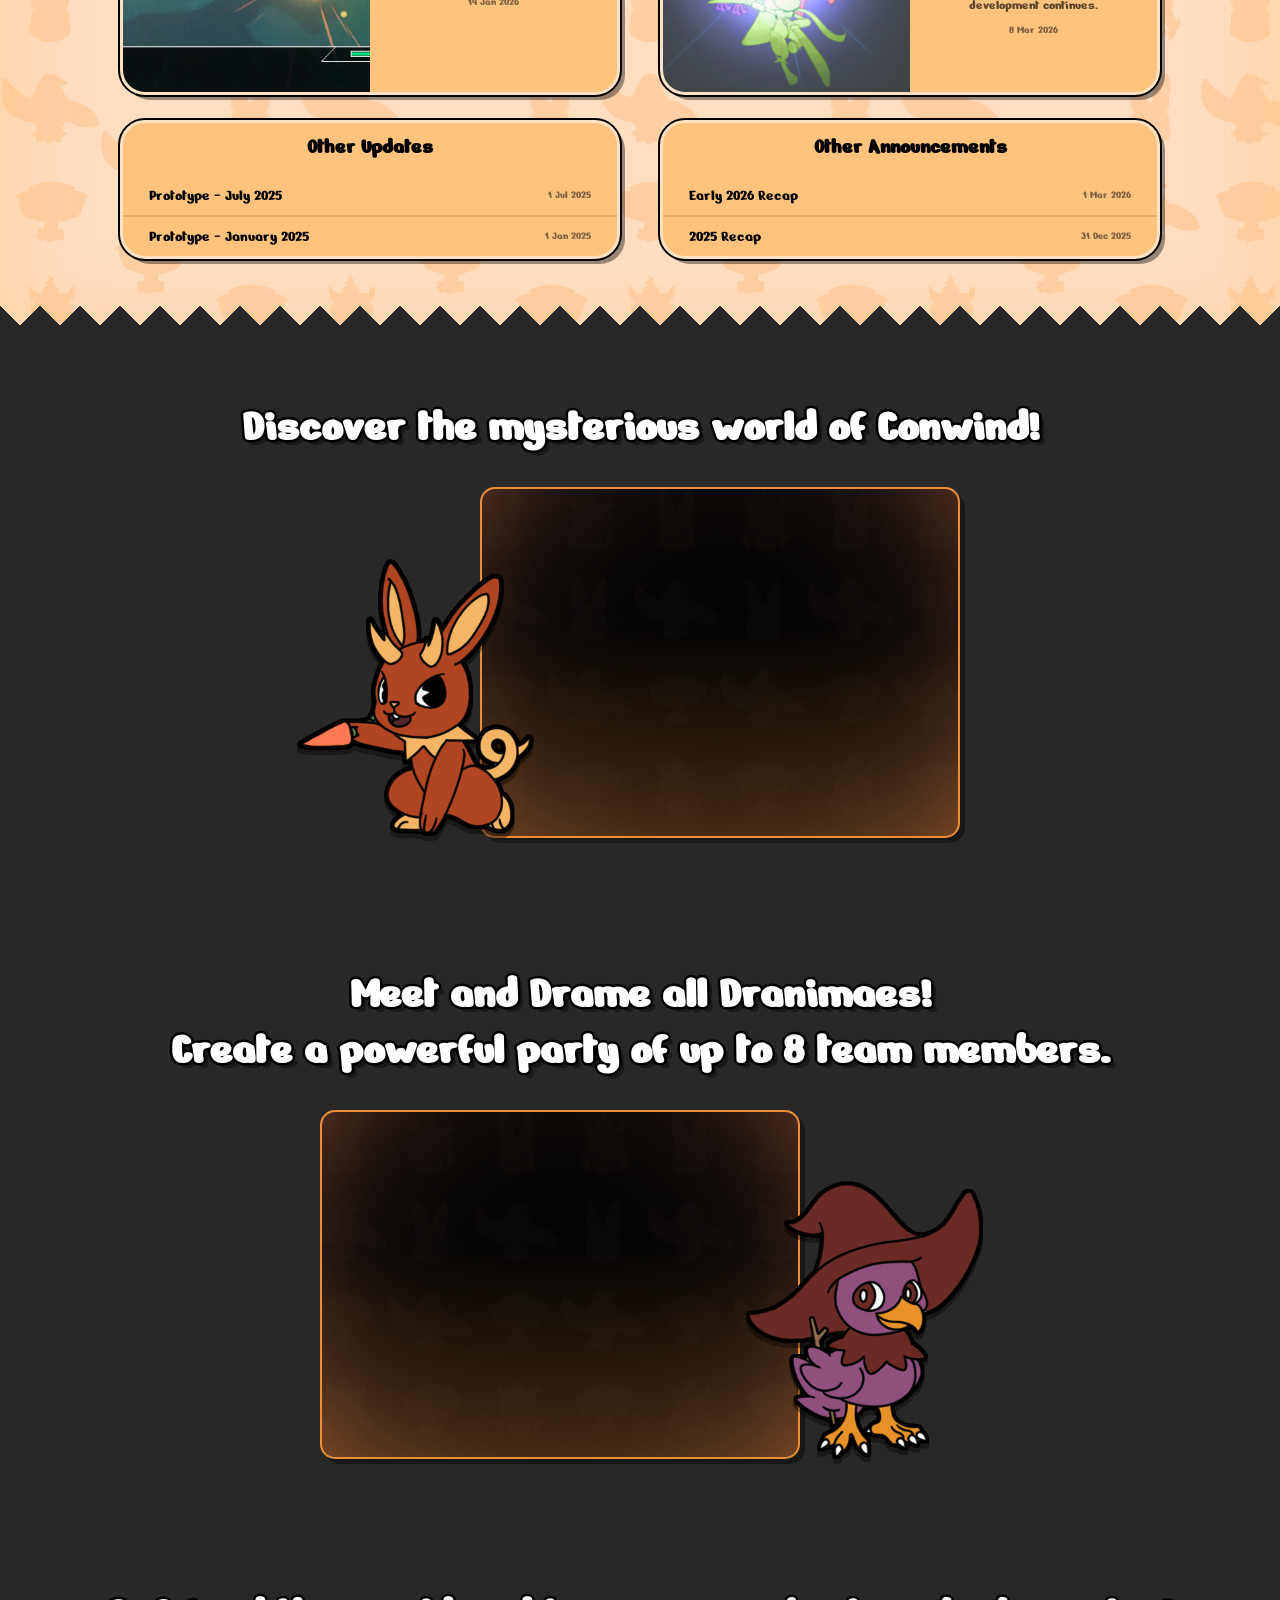
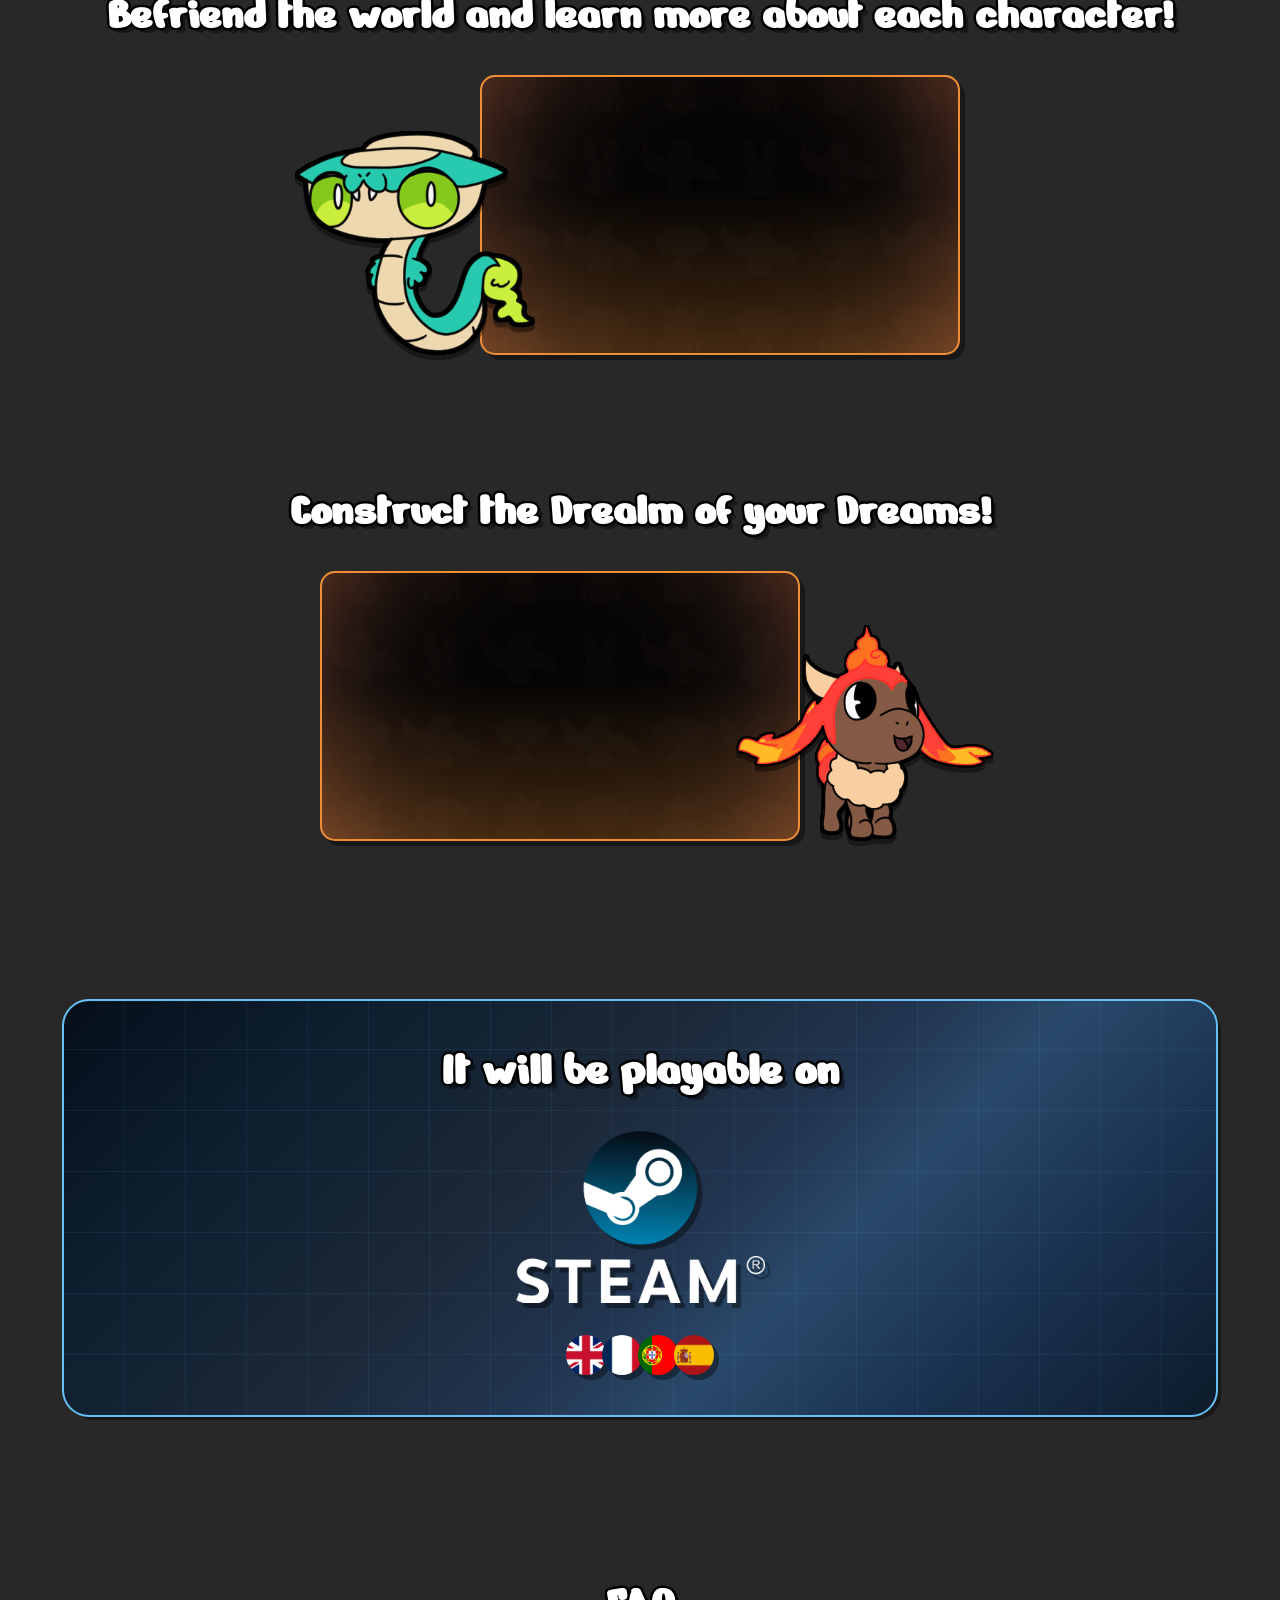
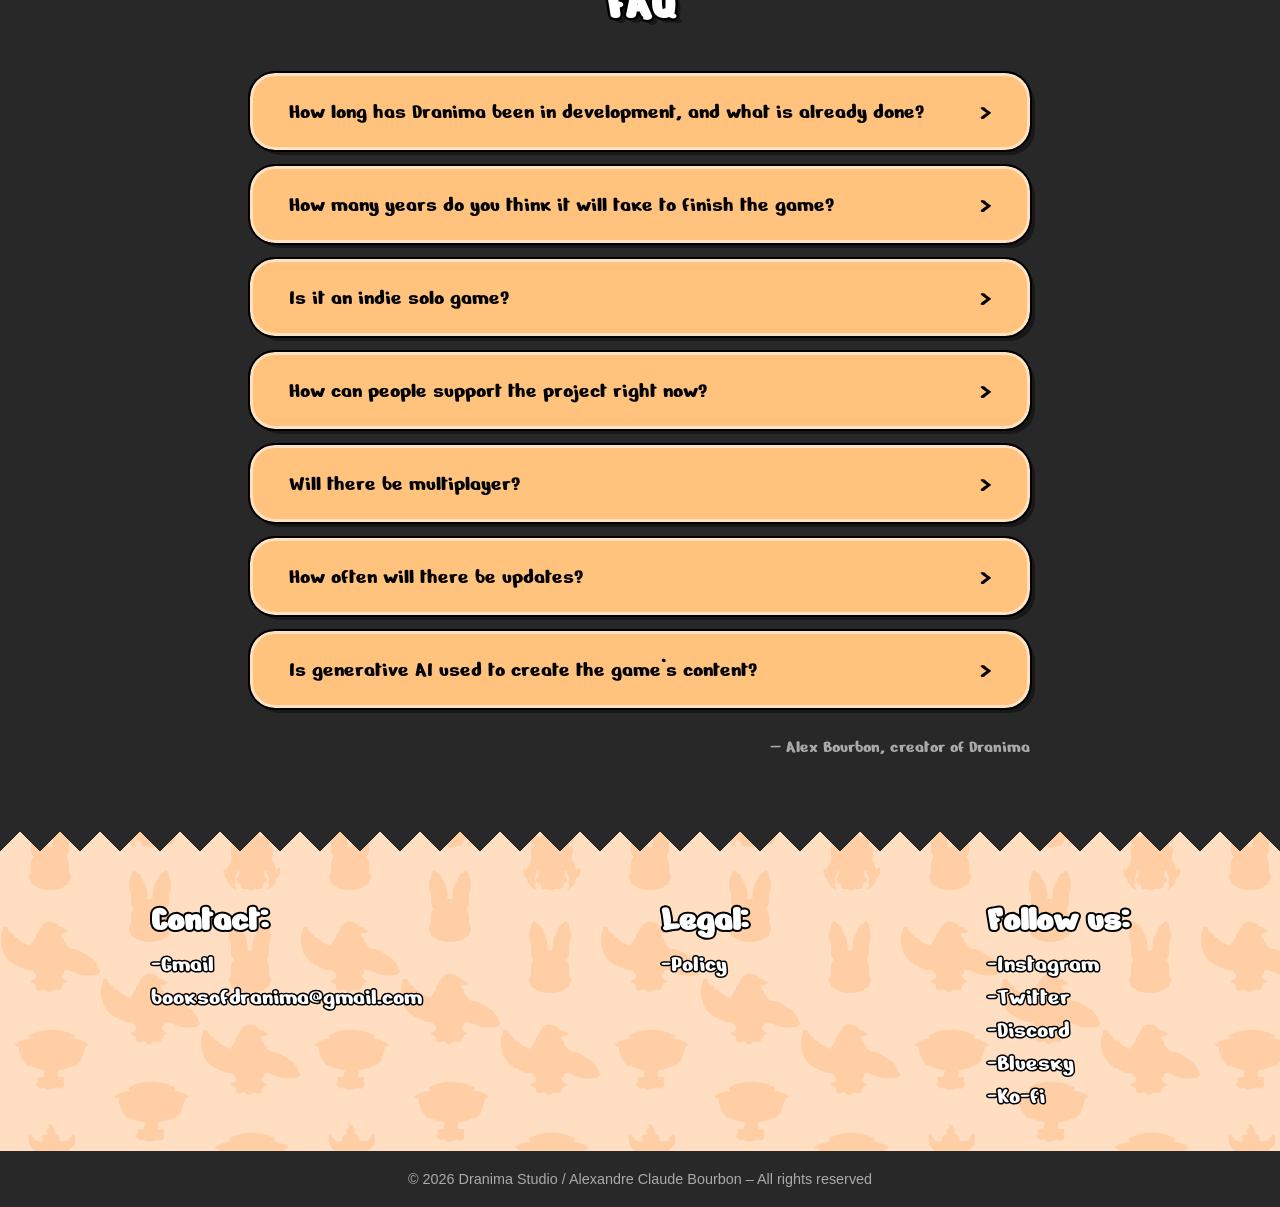
==== commit a0ee7c3a: "update" ====
--- a/index.html
+++ b/index.html
@@ -144,38 +144,7 @@
     </section>
 
     <!-- ====== FOOTER ====== -->
-    <footer id="footer">
-        <div class="footer-main bg-pattern spike-top">
-            <div class="footer-columns">
-                <div class="footer-col">
-                    <h3>Contact:</h3>
-                    <ul>
-                        <li>-Gmail</li>
-                        <li><a href="mailto:booksofdranima@gmail.com">booksofdranima@gmail.com</a></li>
-                    </ul>
-                </div>
-                <div class="footer-col">
-                    <h3>Legal:</h3>
-                    <ul>
-                        <li><a href="#">-Policy</a></li>
-                    </ul>
-                </div>
-                <div class="footer-col">
-                    <h3>Follow us:</h3>
-                    <ul>
-                        <li><a href="#">-Instagram</a></li>
-                        <li><a href="#">-Twitter</a></li>
-                        <li><a href="#">-Discord</a></li>
-                        <li><a href="#">-Bluesky</a></li>
-                        <li><a href="#">-Ko-fi</a></li>
-                    </ul>
-                </div>
-            </div>
-        </div>
-        <div class="subfooter">
-            <p>&copy; 2026 Dranima Studio / Alexandre Claude Bourbon &ndash; All rights reserved</p>
-        </div>
-    </footer>
+    <div id="footer-container"></div>
 
 </body>
 </html>
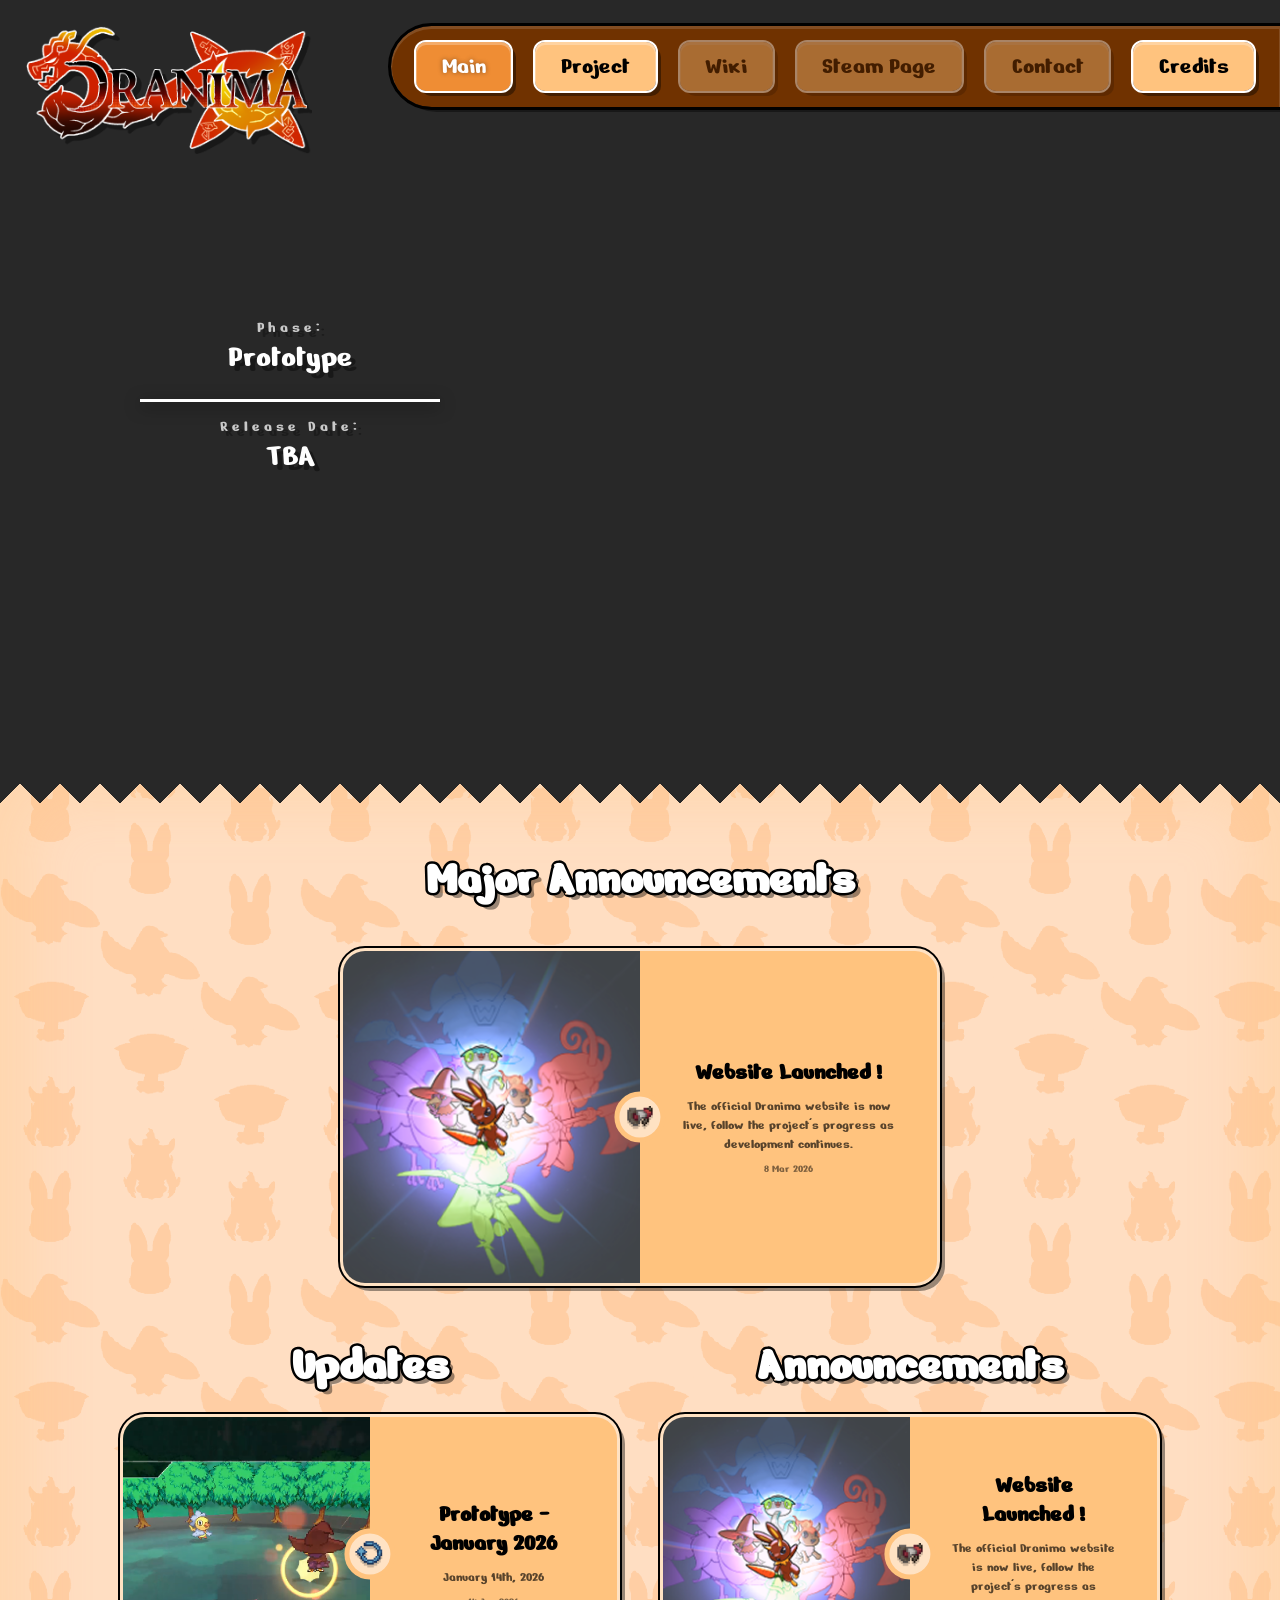
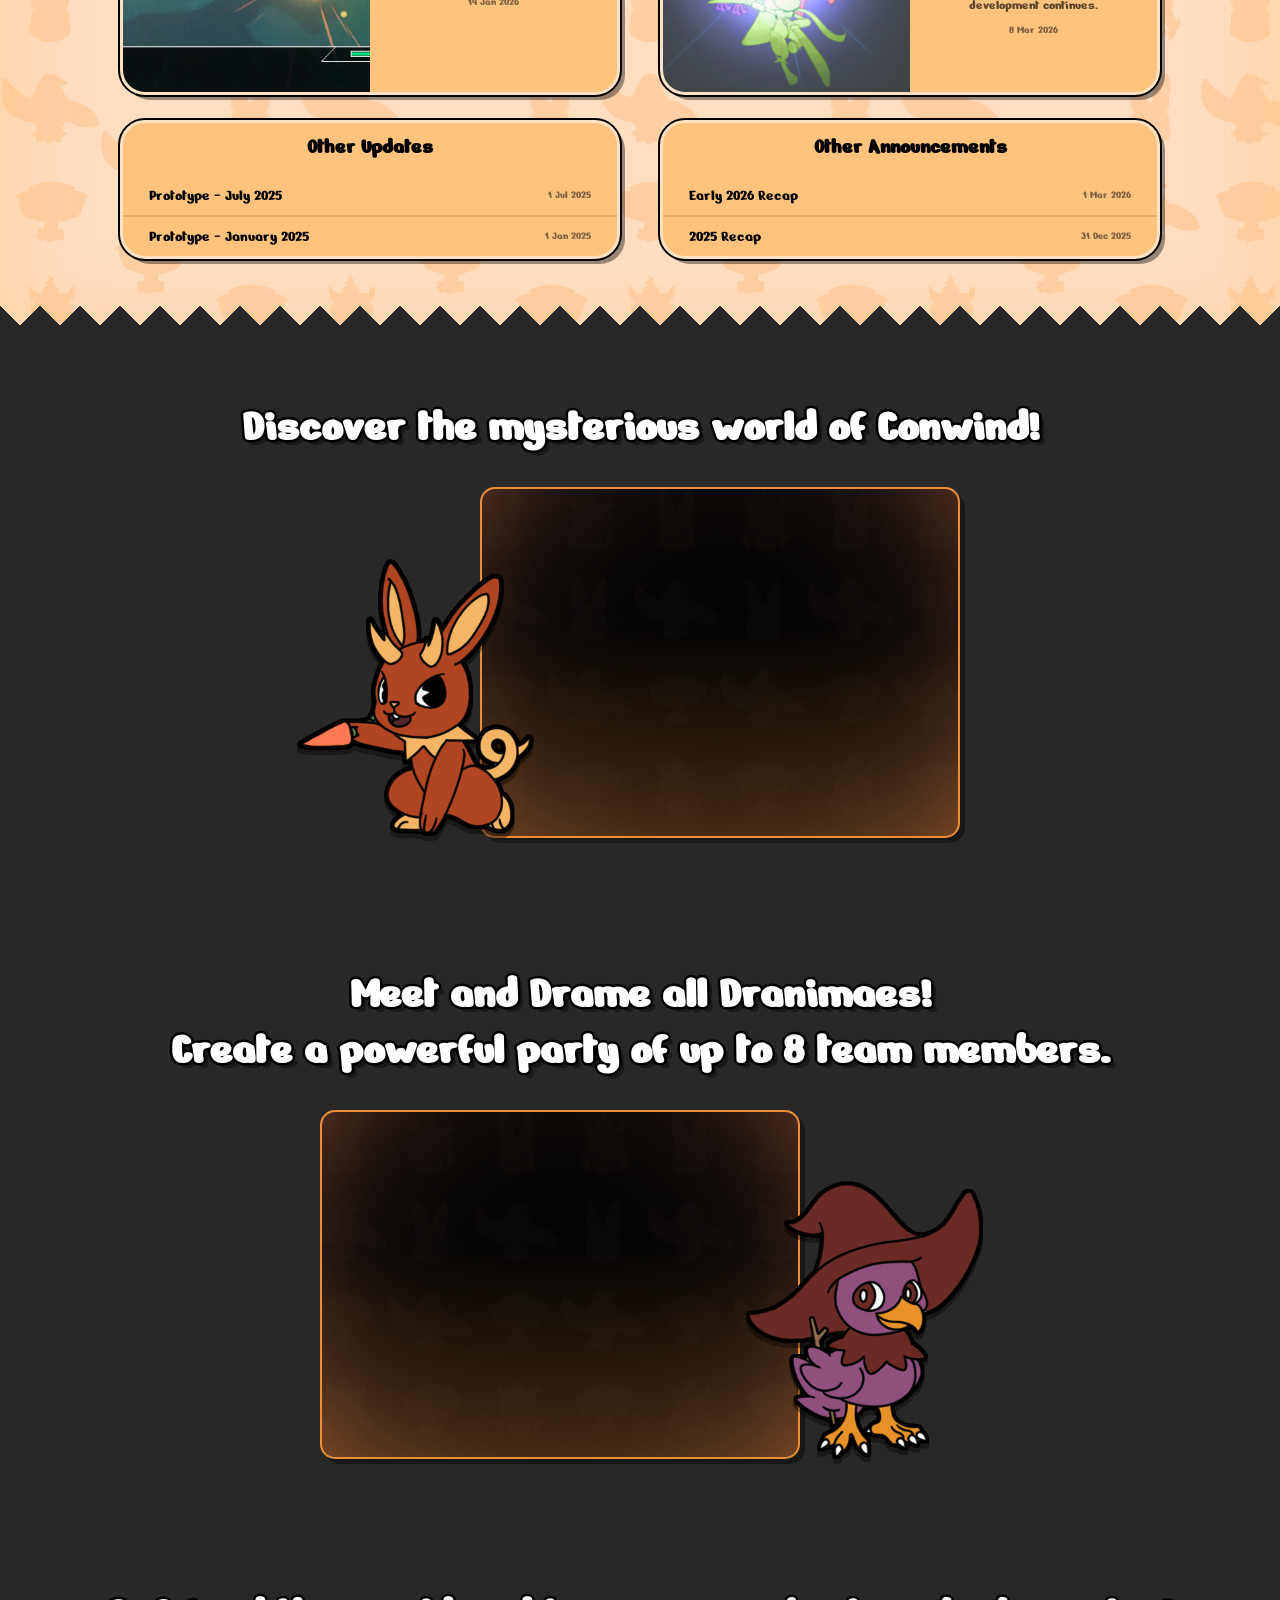
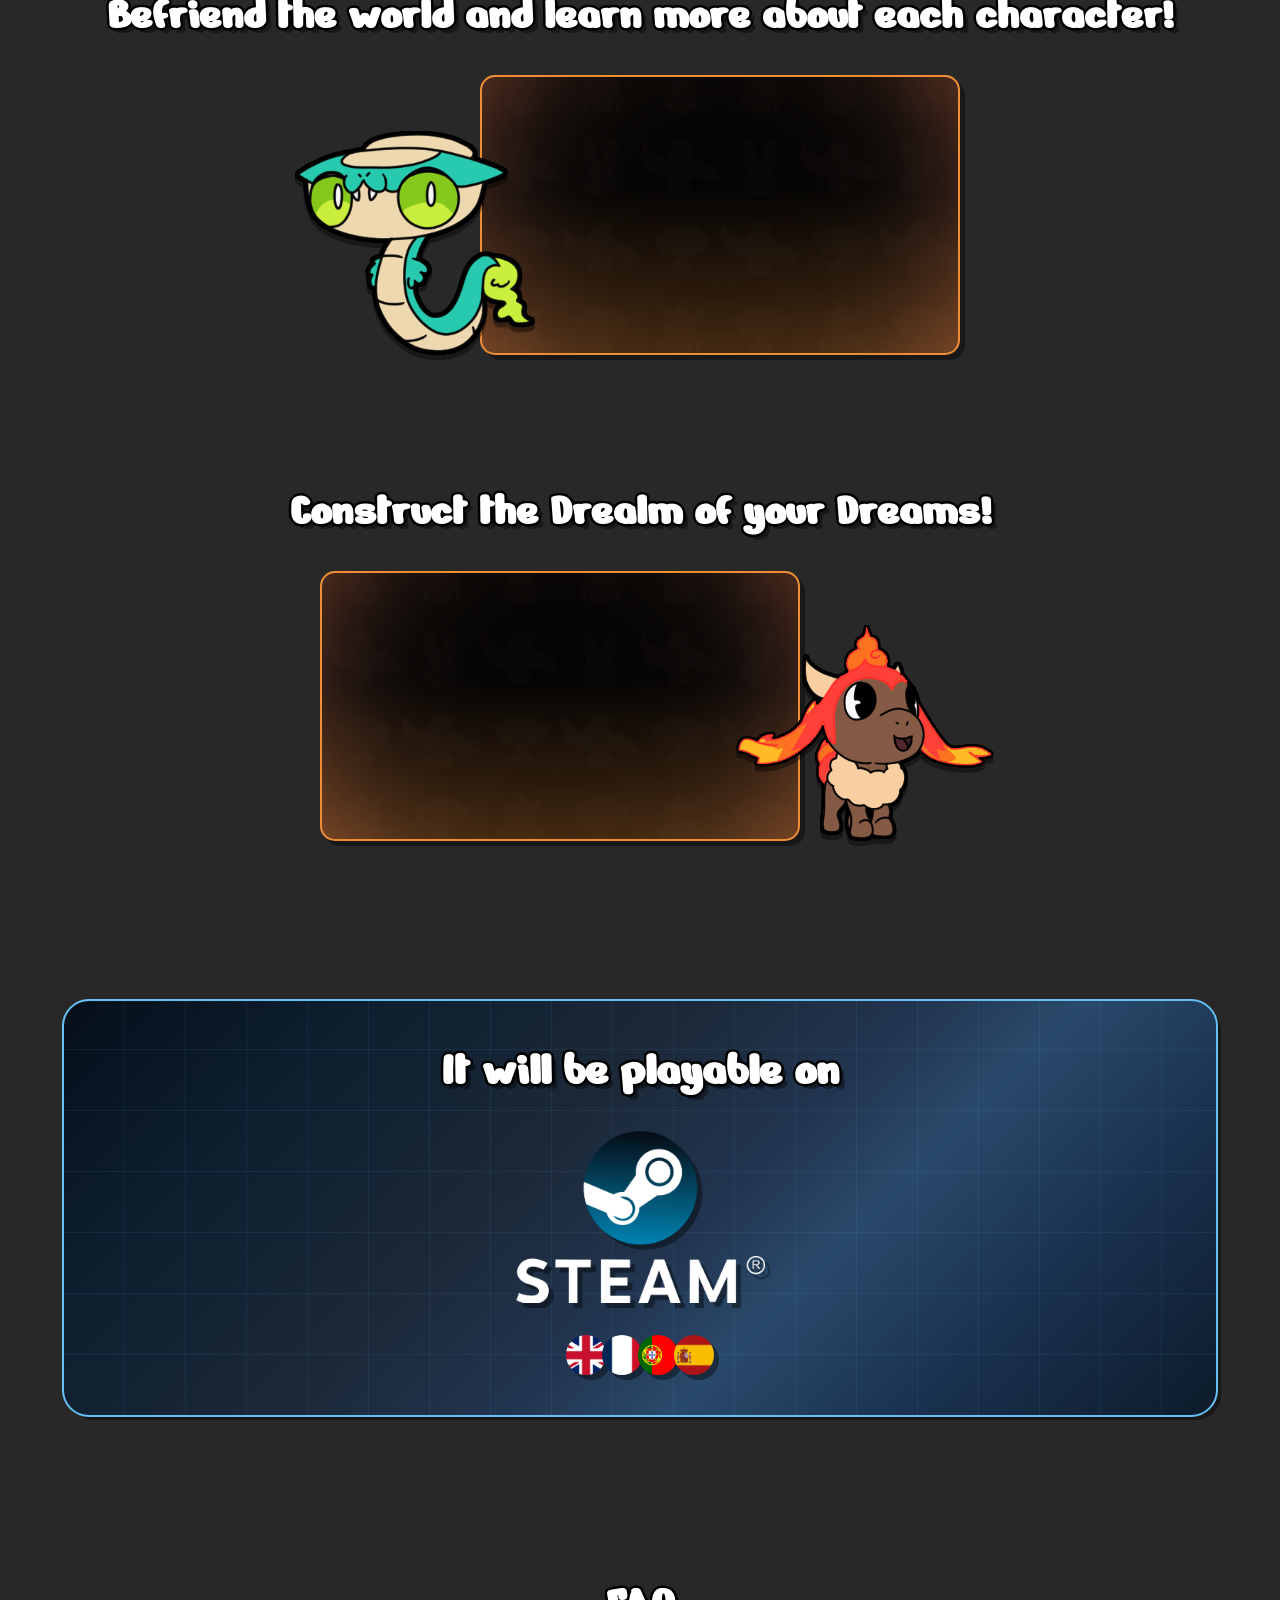
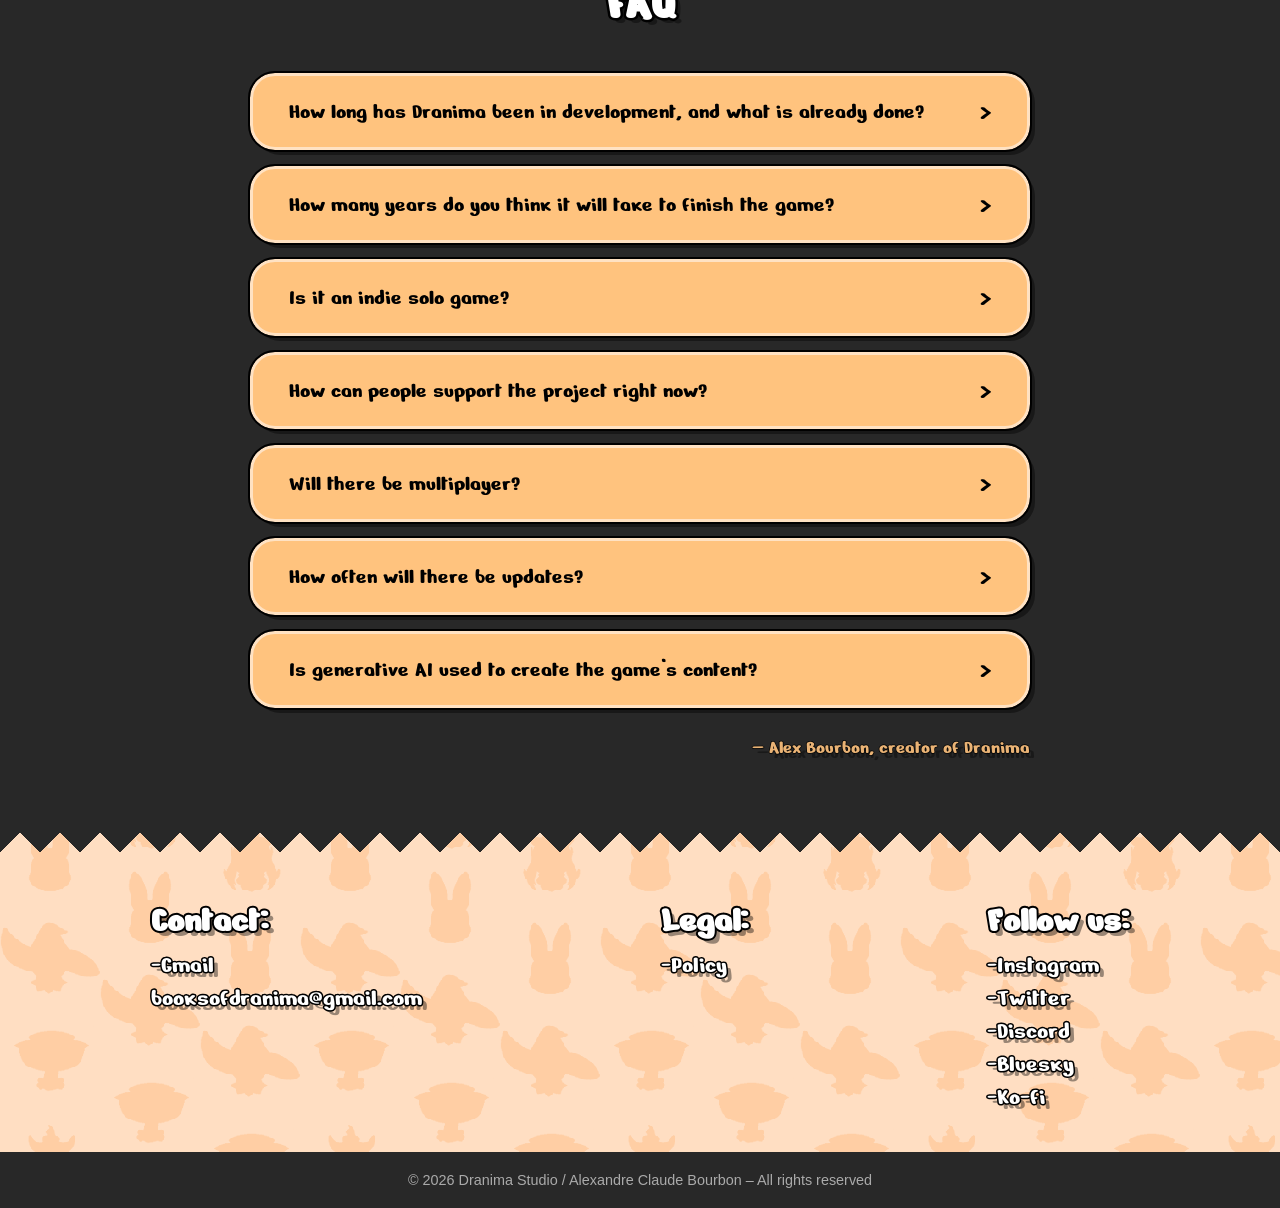
==== commit 83b807c5: "update" ====
--- a/index.html
+++ b/index.html
@@ -140,7 +140,7 @@
     <section class="section-faq" id="faq">
         <h2>FAQ</h2>
         <div class="faq-list" id="faq-list"></div>
-        <p class="faq-signature">— Alex Bourbon, creator of Dranima</p>
+        <p class="faq-signature creator-signature">— Alex Bourbon, creator of Dranima</p>
     </section>
 
     <!-- ====== FOOTER ====== -->
--- a/styles.css
+++ b/styles.css
@@ -115,6 +115,35 @@
     justify-content: center;
     padding: 20px;
     overflow: visible;
+    flex-direction: column;
+}
+
+.hero-expectations {
+    list-style: none;
+    padding: 0;
+    margin-top: 30px;
+    display: flex;
+    flex-direction: column;
+    gap: 12px;
+    font-size: clamp(14px, 1.8vw, 20px);
+    color: #fff;
+    text-shadow: var(--shadow);
+    -webkit-text-stroke: 1.5px #000;
+    paint-order: stroke fill;
+    max-width: 600px;
+}
+
+.hero-expectations li {
+    padding-left: 1.8em;
+    position: relative;
+}
+
+.hero-expectations li::before {
+    content: '- ';
+    position: absolute;
+    left: 0;
+    color: var(--light-orange);
+    font-weight: bold;
 }
 
 .hero-icon {
@@ -147,13 +176,13 @@
     font-size: 1rem;
     letter-spacing: 0.25em;
     opacity: 0.75;
-    text-shadow: 2px 2px 12px rgba(0, 0, 0, 0.7), 0 0 20px rgba(0, 0, 0, 0.4);
+    text-shadow: var(--shadow);
 }
 
 .hero-value {
     font-size: 2rem;
     margin-bottom: 8px;
-    text-shadow: 3px 3px 16px rgba(0, 0, 0, 0.8), 0 0 24px rgba(0, 0, 0, 0.5);
+    text-shadow: var(--shadow);
 }
 
 .hero-divider {
@@ -751,13 +780,19 @@
     padding-top: 14px;
 }
 
+.creator-signature {
+    font-size: clamp(16px, 1.5vw, 24px);
+    color: var(--light-orange);
+    text-shadow: var(--shadow);
+    -webkit-text-stroke: 1.5px #000;
+    paint-order: stroke fill;
+    opacity: 0.9;
+}
+
 .faq-signature {
     max-width: 780px;
     margin: 28px auto 0;
     text-align: right;
-    font-size: clamp(14px, 2vw, 18px);
-    color: #fff;
-    opacity: 0.6;
 }
 
 /* ====== FOOTER ====== */
@@ -788,6 +823,7 @@
     -webkit-text-stroke: 4px #000;
     paint-order: stroke fill;
     margin-bottom: 5px;
+    text-shadow: var(--shadow);
 }
 
 .footer-col ul {
@@ -804,6 +840,7 @@
     paint-order: stroke fill;
     text-decoration: none;
     transition: color 0.2s;
+    text-shadow: var(--shadow);
 }
 
 .footer-col a:hover {
@@ -819,6 +856,172 @@
     font-size: 0.9rem;
     position: relative;
     z-index: 10;
+}
+
+/* ====== PROJECT PAGE ====== */
+.section-project {
+    padding: 120px clamp(20px, 4vw, 80px);
+    max-width: var(--content-max);
+    margin: -30px auto 0;
+}
+
+.project-article {
+    display: flex;
+    align-items: flex-start;
+    gap: clamp(30px, 5vw, 80px);
+    max-width: 1200px;
+    margin: 0 auto;
+    flex-wrap: wrap;
+}
+
+.project-article--reverse {
+    flex-direction: row-reverse;
+}
+
+.project-article__text {
+    flex: 1 1 400px;
+    display: flex;
+    flex-direction: column;
+    gap: 20px;
+}
+
+.project-article__text h2 {
+    text-align: left;
+}
+
+.project-article__image {
+    flex: 0 0 clamp(260px, 35%, 480px);
+    align-self: flex-start;
+    position: sticky;
+    top: 30px;
+}
+
+.project-article__image img {
+    width: 100%;
+    aspect-ratio: 16 / 9;
+    object-fit: cover;
+    border-radius: 15px;
+    border: 2px solid var(--orange);
+    box-shadow: var(--shadow);
+    background-color: var(--light-orange);
+    display: block;
+}
+
+.project-article__body {
+    display: flex;
+    flex-direction: column;
+    gap: 14px;
+    font-size: clamp(16px, 1.5vw, 20px);
+    color: #fff;
+    text-shadow: var(--shadow);
+    line-height: 1.55;
+}
+
+.project-article__body p,
+.project-article__body li {
+    -webkit-text-stroke: 1.5px #000;
+    paint-order: stroke fill;
+}
+
+.project-article__body strong {
+    color: var(--light-orange);
+}
+
+.project-article__body em {
+    font-style: italic;
+    opacity: 0.9;
+}
+
+.project-article__body ul {
+    list-style: none;
+    padding-left: 0;
+    display: flex;
+    flex-direction: column;
+    gap: 6px;
+}
+
+.project-article__body li {
+    padding-left: 1.6em;
+    position: relative;
+}
+
+.project-article__body li::before {
+    content: '- ';
+    position: absolute;
+    left: 0;
+    color: var(--light-orange);
+    font-weight: bold;
+}
+
+/* What to expect section */
+.project-expect .project-expect__inner {
+    max-width: 860px;
+    margin: 0 auto;
+    display: flex;
+    flex-direction: column;
+    align-items: center;
+    gap: 30px;
+    text-align: center;
+}
+
+.project-expect__list {
+    list-style: none;
+    display: flex;
+    flex-direction: column;
+    gap: 12px;
+    font-size: clamp(18px, 2vw, 26px);
+    color: #fff;
+    text-shadow: var(--shadow);
+    -webkit-text-stroke: 2px #000;
+    paint-order: stroke fill;
+    width: 100%;
+}
+
+.project-expect__list li::before {
+    content: '- ';
+    color: var(--light-orange);
+}
+
+.project-expect__closing {
+    font-size: clamp(16px, 1.5vw, 22px);
+    color: #fff;
+    text-shadow: var(--shadow);
+    -webkit-text-stroke: 1.5px #000;
+    paint-order: stroke fill;
+    max-width: 700px;
+    line-height: 1.55;
+}
+
+/* Closing section */
+.section-project-closing {
+    padding: 100px clamp(20px, 4vw, 80px);
+    max-width: var(--content-max);
+    margin: 0 auto;
+    display: flex;
+    justify-content: center;
+    align-items: center;
+}
+
+.project-closing__inner {
+    max-width: 860px;
+    display: flex;
+    flex-direction: column;
+    align-items: center;
+    gap: 20px;
+    text-align: center;
+}
+
+.project-closing__text {
+    font-size: clamp(18px, 2vw, 28px);
+    color: #fff;
+    text-shadow: var(--shadow);
+    -webkit-text-stroke: 2px #000;
+    paint-order: stroke fill;
+    line-height: 1.6;
+}
+
+.project-closing__signature {
+    margin-top: 4px;
 }
 
 /* ====== LOADER ====== */
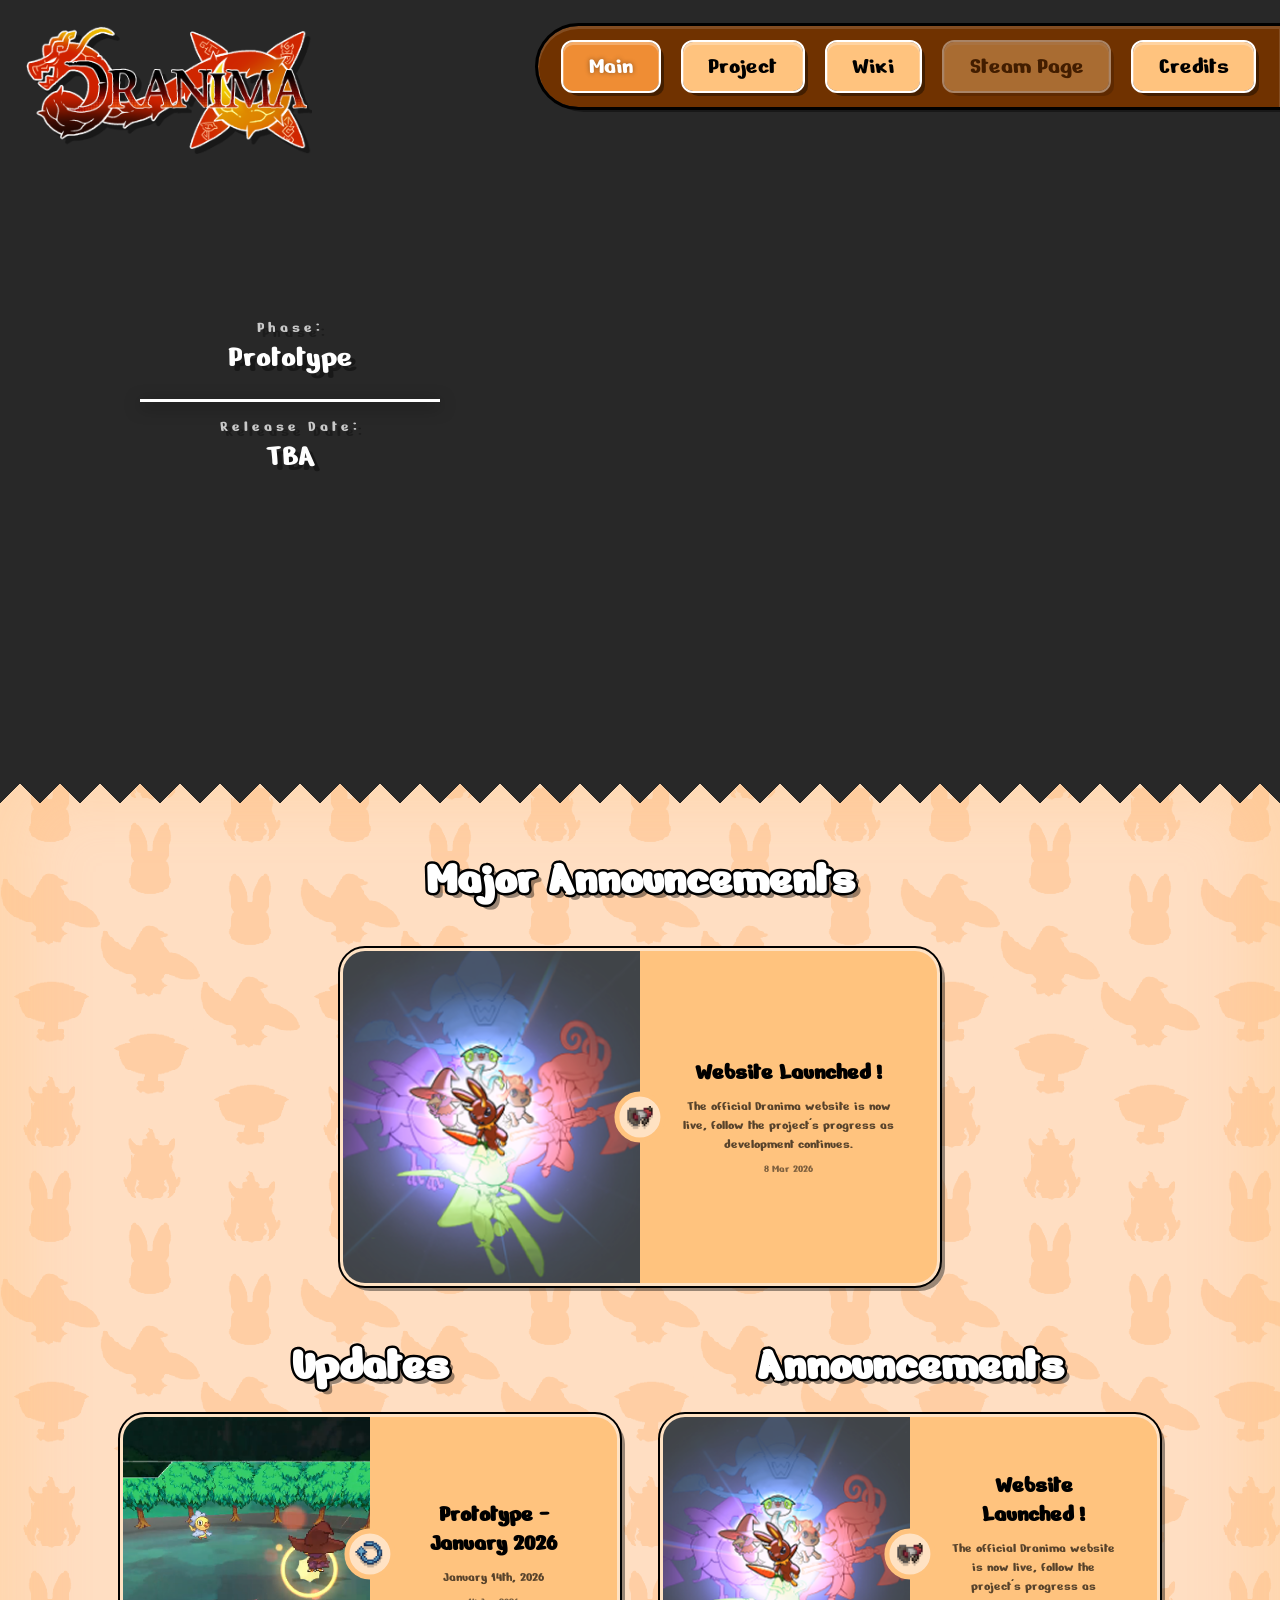
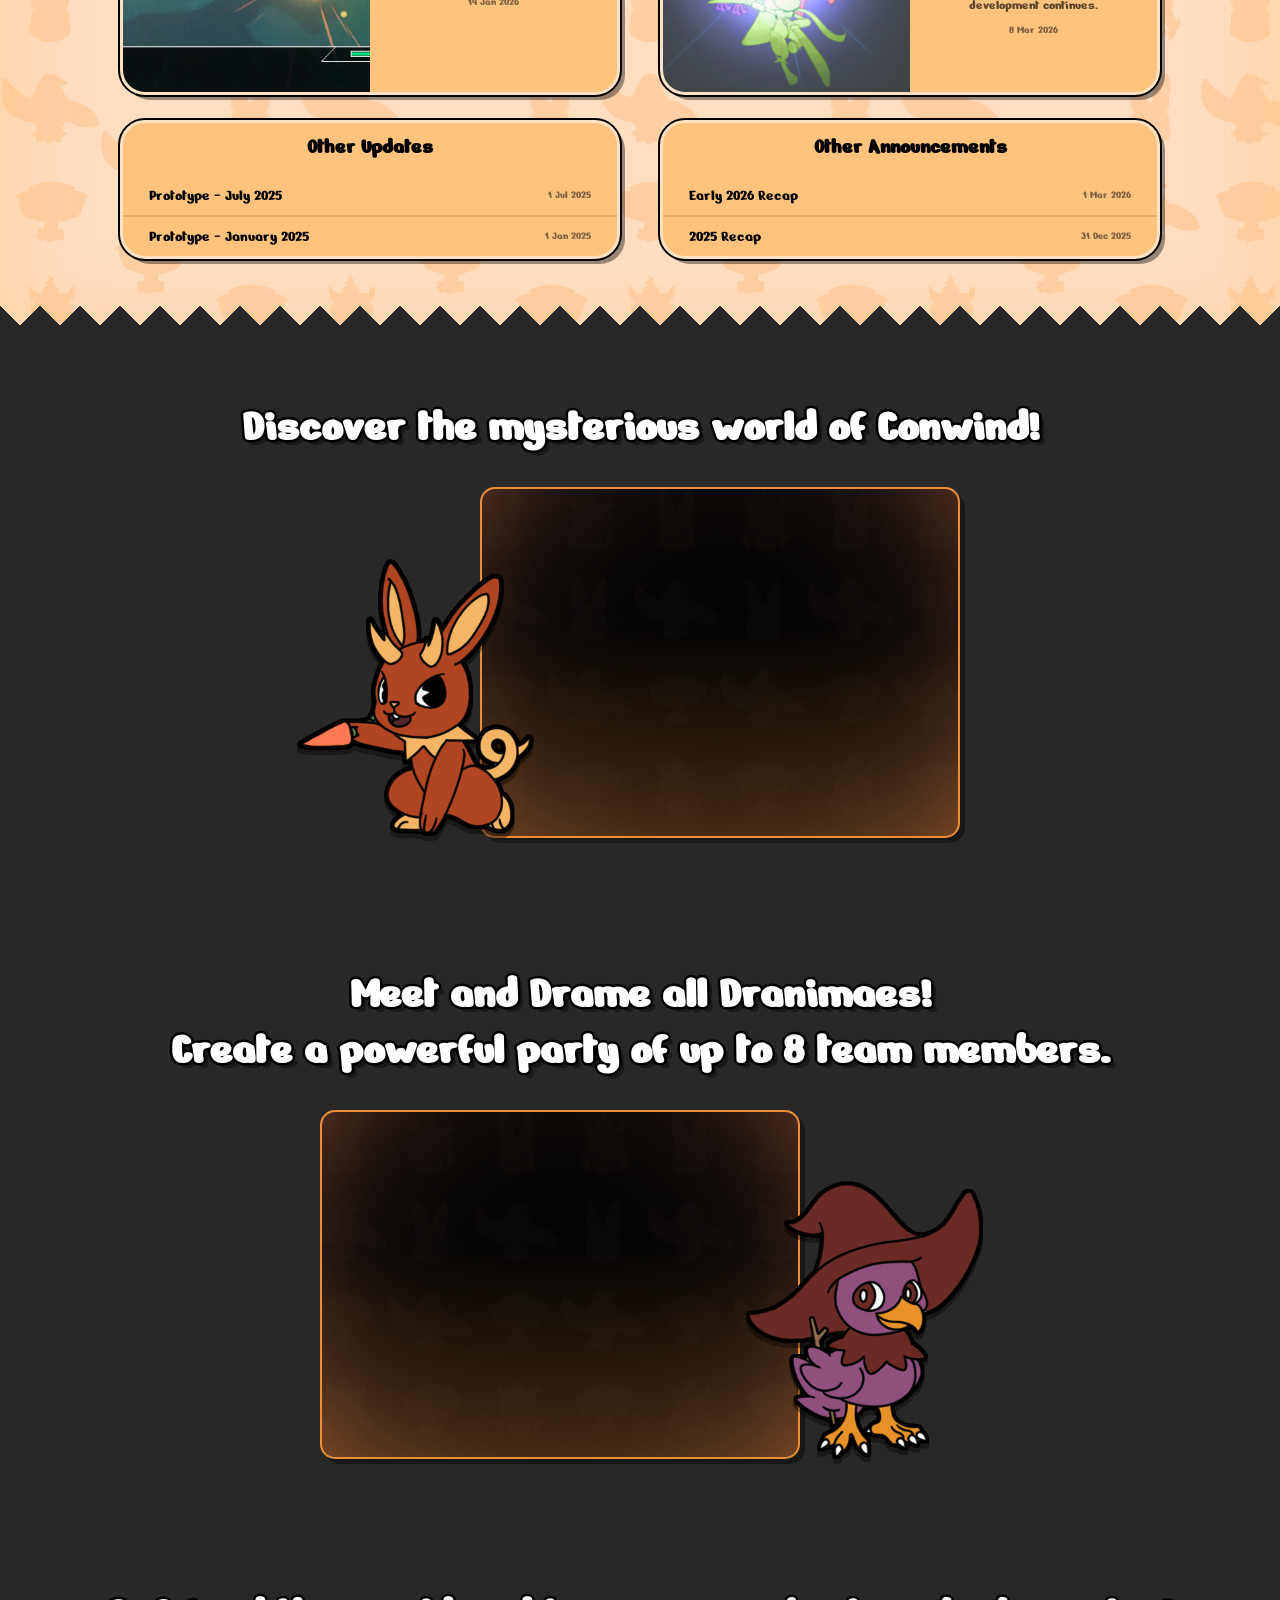
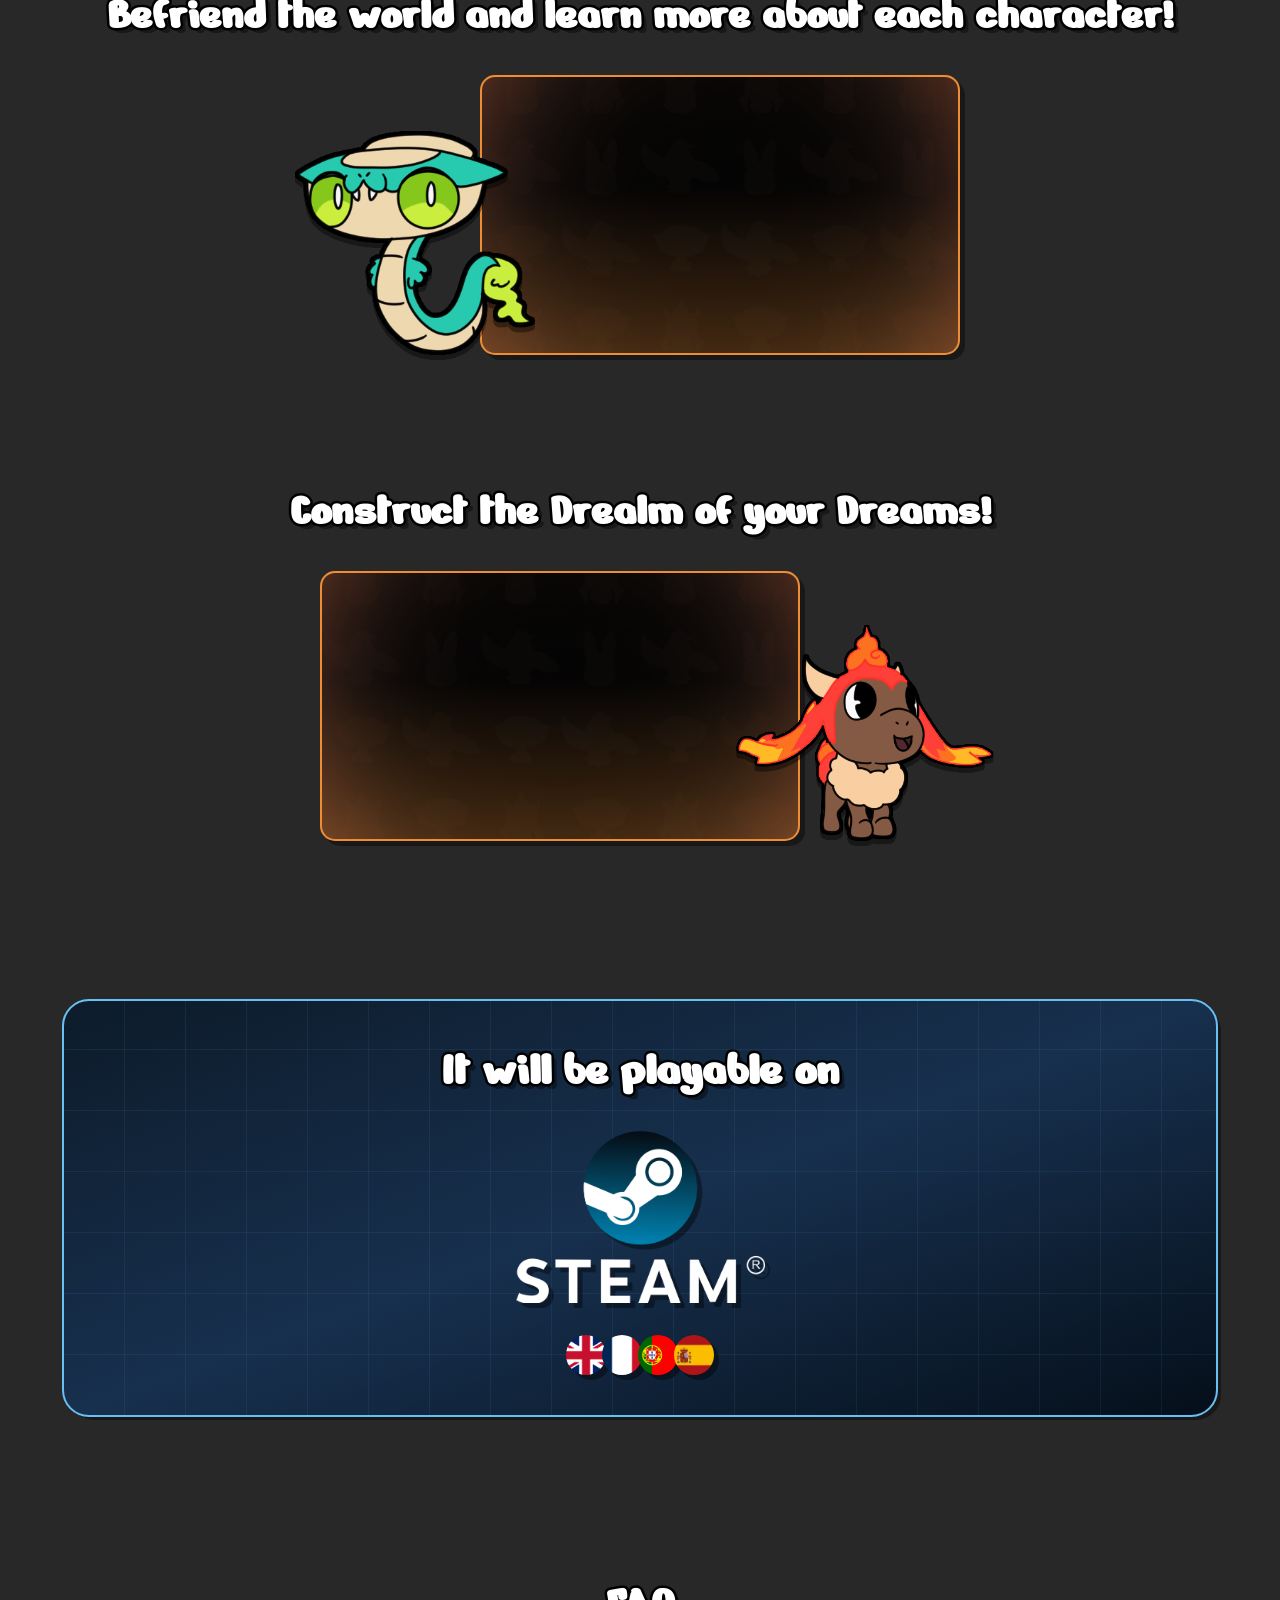
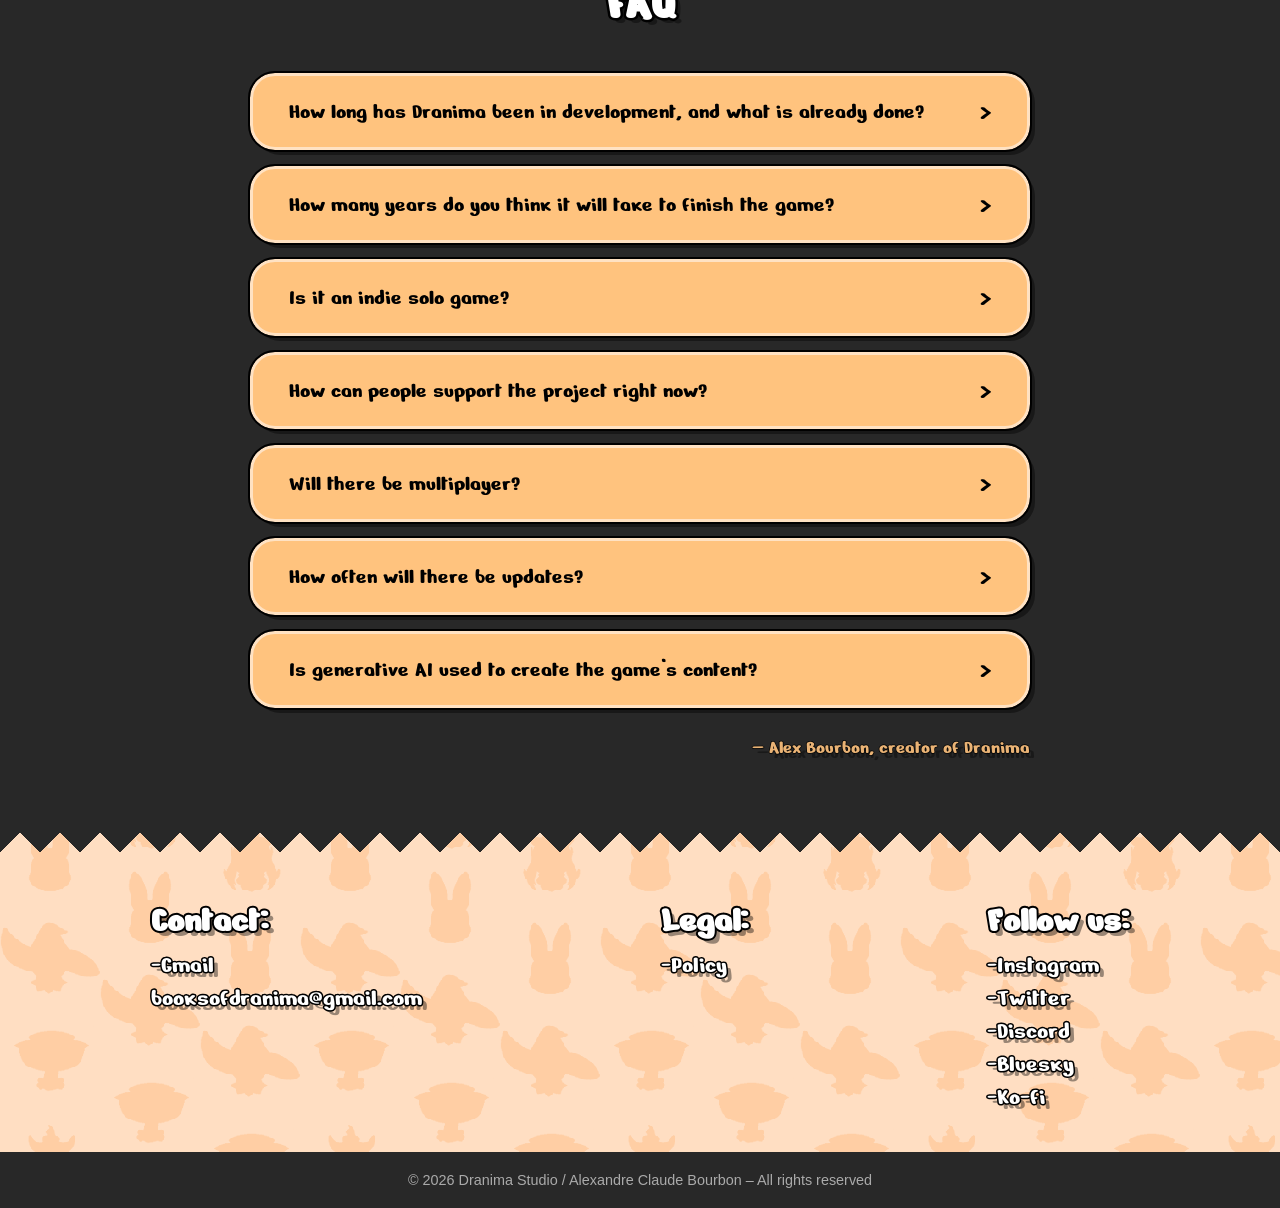
==== commit ea147a62: "update" ====
--- a/index.html
+++ b/index.html
@@ -11,22 +11,7 @@
 <body>
 
     <!-- ====== LOADER ====== -->
-    <div id="loader">
-        <div class="loader-bg"><img src="images/body_background.png" alt=""></div>
-        <div class="loader-content">
-            <div class="loader-spinner">
-                <div class="loader-dot" style="--i:0"></div>
-                <div class="loader-dot" style="--i:1"></div>
-                <div class="loader-dot" style="--i:2"></div>
-                <div class="loader-dot" style="--i:3"></div>
-                <div class="loader-dot" style="--i:4"></div>
-                <div class="loader-dot" style="--i:5"></div>
-                <div class="loader-dot" style="--i:6"></div>
-                <div class="loader-dot" style="--i:7"></div>
-            </div>
-            <span class="loader-text">Loading...</span>
-        </div>
-    </div>
+    <div id="loader-container"></div>
 
     <!-- ====== NAVBAR ====== -->
     <div id="navbar-container"></div>
--- a/styles.css
+++ b/styles.css
@@ -4,6 +4,10 @@
     src: url('fonts/NerkoOne-Regular.ttf') format('truetype');
     font-weight: normal;
     font-style: normal;
+}
+
+html {
+    scroll-behavior: smooth;
 }
 
 :root {
@@ -660,7 +664,7 @@
 .steam-section {
     position: relative;
     overflow: hidden;
-    background: linear-gradient(135deg, #050f1a 0%, #0e1f30 20%, #1b2838 40%, #223550 55%, #2a4a6b 65%, #1a3250 80%, #0d1b2a 100%);
+    background: linear-gradient(to top left, #050f1a, #17304e, #0d1b2a);
     outline: 2px solid #66c0f4;
     box-shadow: var(--shadow);
     display: flex;
@@ -1024,6 +1028,360 @@
     margin-top: 4px;
 }
 
+/* ====== WIKI PAGE ====== */
+/* ====== WIKI INDEX ====== */
+.section-wiki {
+    padding: 80px clamp(20px, 4vw, 80px) 120px;
+    max-width: var(--content-max);
+    margin: -30px auto 0;
+}
+
+.wiki-search-box {
+    display: flex;
+    justify-content: center;
+    margin-bottom: 40px;
+}
+
+.wiki-search-input {
+    width: 100%;
+    max-width: 600px;
+    padding: 16px 24px;
+    font-family: 'NerkoOne', sans-serif;
+    font-size: clamp(16px, 2vw, 22px);
+    background-color: var(--light-orange);
+    border: 3px solid var(--bright-orange);
+    border-radius: 25px;
+    box-shadow: var(--shadow);
+    outline: 2px solid #000;
+    color: #000;
+    transition: all 0.2s;
+}
+
+.wiki-search-input::placeholder {
+    color: #0006;
+}
+
+.wiki-search-input:focus {
+    background-color: var(--bright-orange);
+    outline-color: var(--orange);
+}
+
+.wiki-group {
+    margin-bottom: 40px;
+}
+
+.wiki-group-multi {
+    display: grid;
+    gap: 16px;
+}
+
+.wiki-group-multi .wiki-category-header {
+    background: linear-gradient(180deg, #c03020, #8a1a00);
+    border: 3px solid var(--bright-orange);
+    border-radius: 12px;
+    padding: 6px 12px;
+    display: flex;
+    align-items: center;
+    justify-content: center;
+    gap: 8px;
+    outline: 2px solid #000;
+    box-shadow: var(--shadow);
+}
+
+.wiki-group-multi .wiki-category-header h2 {
+    margin: 0;
+    font-size: clamp(14px, 1.8vw, 20px);
+}
+
+.wiki-group-multi .wiki-entries-list {
+    display: flex;
+    flex-direction: column;
+    gap: 4px;
+    padding: 12px 8px;
+}
+
+.wiki-group-single .wiki-category-header {
+    background: linear-gradient(180deg, #c03020, #8a1a00);
+    border: 3px solid var(--bright-orange);
+    border-radius: 12px;
+    padding: 8px 20px;
+    display: flex;
+    align-items: center;
+    justify-content: center;
+    gap: 10px;
+    box-shadow: var(--shadow);
+    outline: 2px solid #000;
+    margin-bottom: 12px;
+}
+
+.wiki-group-single .wiki-category-header h2 {
+    margin: 0;
+    font-size: clamp(16px, 2vw, 22px);
+}
+
+.wiki-group-single .wiki-entries-grid {
+    display: grid;
+    grid-template-columns: repeat(4, 1fr);
+    gap: 4px 16px;
+    padding: 10px 16px;
+}
+
+.wiki-category-header img {
+    width: 22px;
+    height: 22px;
+    image-rendering: pixelated;
+}
+
+.wiki-entry-link {
+    display: flex;
+    align-items: center;
+    gap: 8px;
+    text-decoration: underline;
+    color: #0055bb;
+    font-size: clamp(14px, 1.5vw, 18px);
+    padding: 2px 0;
+    transition: color 0.2s;
+}
+
+.wiki-entry-link:hover {
+    color: #003d8a;
+}
+
+.wiki-entry-icon {
+    width: 32px;
+    height: 32px;
+    image-rendering: pixelated;
+    flex-shrink: 0;
+}
+
+/* ====== WIKI DISCLAIMER ====== */
+.section-wiki-disclaimer {
+    padding: 40px clamp(20px, 4vw, 80px) 80px;
+    max-width: var(--content-max);
+    margin: 0 auto;
+    text-align: center;
+}
+
+.section-wiki-disclaimer h1 {
+    font-size: clamp(28px, 4vw, 48px);
+    color: #fff;
+    -webkit-text-stroke: 3px #000;
+    paint-order: stroke fill;
+    text-shadow: var(--shadow);
+    margin-bottom: 12px;
+}
+
+.section-wiki-disclaimer p {
+    font-size: clamp(14px, 1.4vw, 18px);
+    color: #fff;
+    text-shadow: var(--shadow);
+    line-height: 1.5;
+}
+
+.section-wiki-disclaimer a {
+    color: var(--light-orange);
+    text-decoration: underline;
+    transition: color 0.2s;
+}
+
+.section-wiki-disclaimer a:hover {
+    color: var(--bright-orange);
+}
+
+/* ====== WIKI PAGE DETAIL ====== */
+.section-wiki-page {
+    padding: 160px clamp(20px, 4vw, 80px) 80px;
+    max-width: var(--content-max);
+    margin: 0 auto;
+    min-height: 80vh;
+}
+
+.wiki-page-container {
+    max-width: 1000px;
+    margin: 0 auto;
+}
+
+.wiki-page-header {
+    display: flex;
+    flex-direction: column;
+    align-items: center;
+    margin-bottom: 30px;
+}
+
+.wiki-page-title-row {
+    display: flex;
+    align-items: center;
+    gap: 16px;
+    margin-bottom: 20px;
+}
+
+.wiki-page-title-icon {
+    width: 64px;
+    height: 64px;
+    image-rendering: pixelated;
+    flex-shrink: 0;
+}
+
+.wiki-page-header h1 {
+    font-size: clamp(36px, 5vw, 64px);
+    color: #fff;
+    -webkit-text-stroke: 5px #000;
+    paint-order: stroke fill;
+    text-shadow: var(--shadow);
+    margin: 0;
+}
+
+.wiki-page-breadcrumb {
+    display: flex;
+    gap: 8px;
+    align-items: center;
+    font-size: clamp(14px, 1.5vw, 18px);
+    color: #fff;
+    opacity: 0.7;
+    margin-bottom: 10px;
+}
+
+.wiki-page-breadcrumb a {
+    color: var(--light-orange);
+    text-decoration: none;
+    transition: color 0.2s;
+}
+
+.wiki-page-breadcrumb a:hover {
+    color: var(--orange);
+}
+
+.wiki-page-image {
+    width: 280px;
+    border-radius: 20px;
+    border: 3px solid var(--bright-orange);
+    box-shadow: var(--shadow);
+    outline: 2px solid #000;
+    object-fit: cover;
+    background-color: var(--light-orange);
+    margin-bottom: 20px;
+}
+
+.wiki-page-preview {
+    font-size: clamp(16px, 1.8vw, 20px);
+    color: #fff;
+    line-height: 1.6;
+    font-style: italic;
+    text-align: center;
+    max-width: 800px;
+    margin: 0 auto 30px;
+    text-shadow: var(--shadow);
+}
+
+.wiki-page-toc {
+    background-color: var(--light-orange);
+    border: 3px solid var(--bright-orange);
+    border-radius: 20px;
+    box-shadow: var(--shadow);
+    outline: 2px solid #000;
+    padding: 20px 28px;
+    margin-bottom: 40px;
+}
+
+.wiki-page-toc h3 {
+    font-size: clamp(18px, 2vw, 24px);
+    color: #000;
+    margin-bottom: 14px;
+}
+
+.wiki-page-toc ul {
+    list-style: none;
+    display: flex;
+    flex-direction: column;
+    gap: 8px;
+}
+
+.wiki-page-toc li {
+    padding-left: 1.2em;
+    position: relative;
+}
+
+.wiki-page-toc li::before {
+    content: '- ';
+    position: absolute;
+    left: 0;
+    color: var(--orange);
+}
+
+.wiki-page-toc a {
+    color: var(--orange);
+    text-decoration: none;
+    font-size: clamp(14px, 1.5vw, 18px);
+    transition: text-decoration 0.2s;
+}
+
+.wiki-page-toc a:hover {
+    text-decoration: underline;
+}
+
+.wiki-page-section {
+    margin-bottom: 40px;
+}
+
+.wiki-page-section h2 {
+    text-align: left;
+    margin-bottom: 16px;
+    padding-bottom: 10px;
+    border-bottom: 3px solid var(--orange);
+}
+
+.wiki-page-section-content {
+    font-size: clamp(16px, 1.6vw, 20px);
+    color: #fff;
+    line-height: 1.7;
+    text-shadow: var(--shadow);
+    -webkit-text-stroke: 1px #000;
+    paint-order: stroke fill;
+}
+
+.wiki-page-section-content a {
+    color: #0055bb;
+    text-decoration: underline;
+    transition: color 0.2s;
+}
+
+.wiki-page-section-content a:hover {
+    color: #003d8a;
+}
+
+.wiki-page-section-content strong {
+    color: var(--light-orange);
+}
+
+.wiki-page-back {
+    display: inline-block;
+    margin-top: 20px;
+    padding: 12px 28px;
+    background-color: var(--light-orange);
+    border: 3px solid var(--bright-orange);
+    border-radius: 15px;
+    box-shadow: var(--shadow);
+    outline: 2px solid #000;
+    color: #000;
+    text-decoration: none;
+    font-size: clamp(14px, 1.5vw, 18px);
+    transition: all 0.2s;
+}
+
+.wiki-page-back:hover {
+    background-color: var(--orange);
+    color: #fff;
+}
+
+.wiki-page-notfound {
+    text-align: center;
+    padding: 80px 20px;
+}
+
+.wiki-page-notfound h2 {
+    margin-bottom: 20px;
+}
+
 /* ====== LOADER ====== */
 #loader {
     position: fixed;
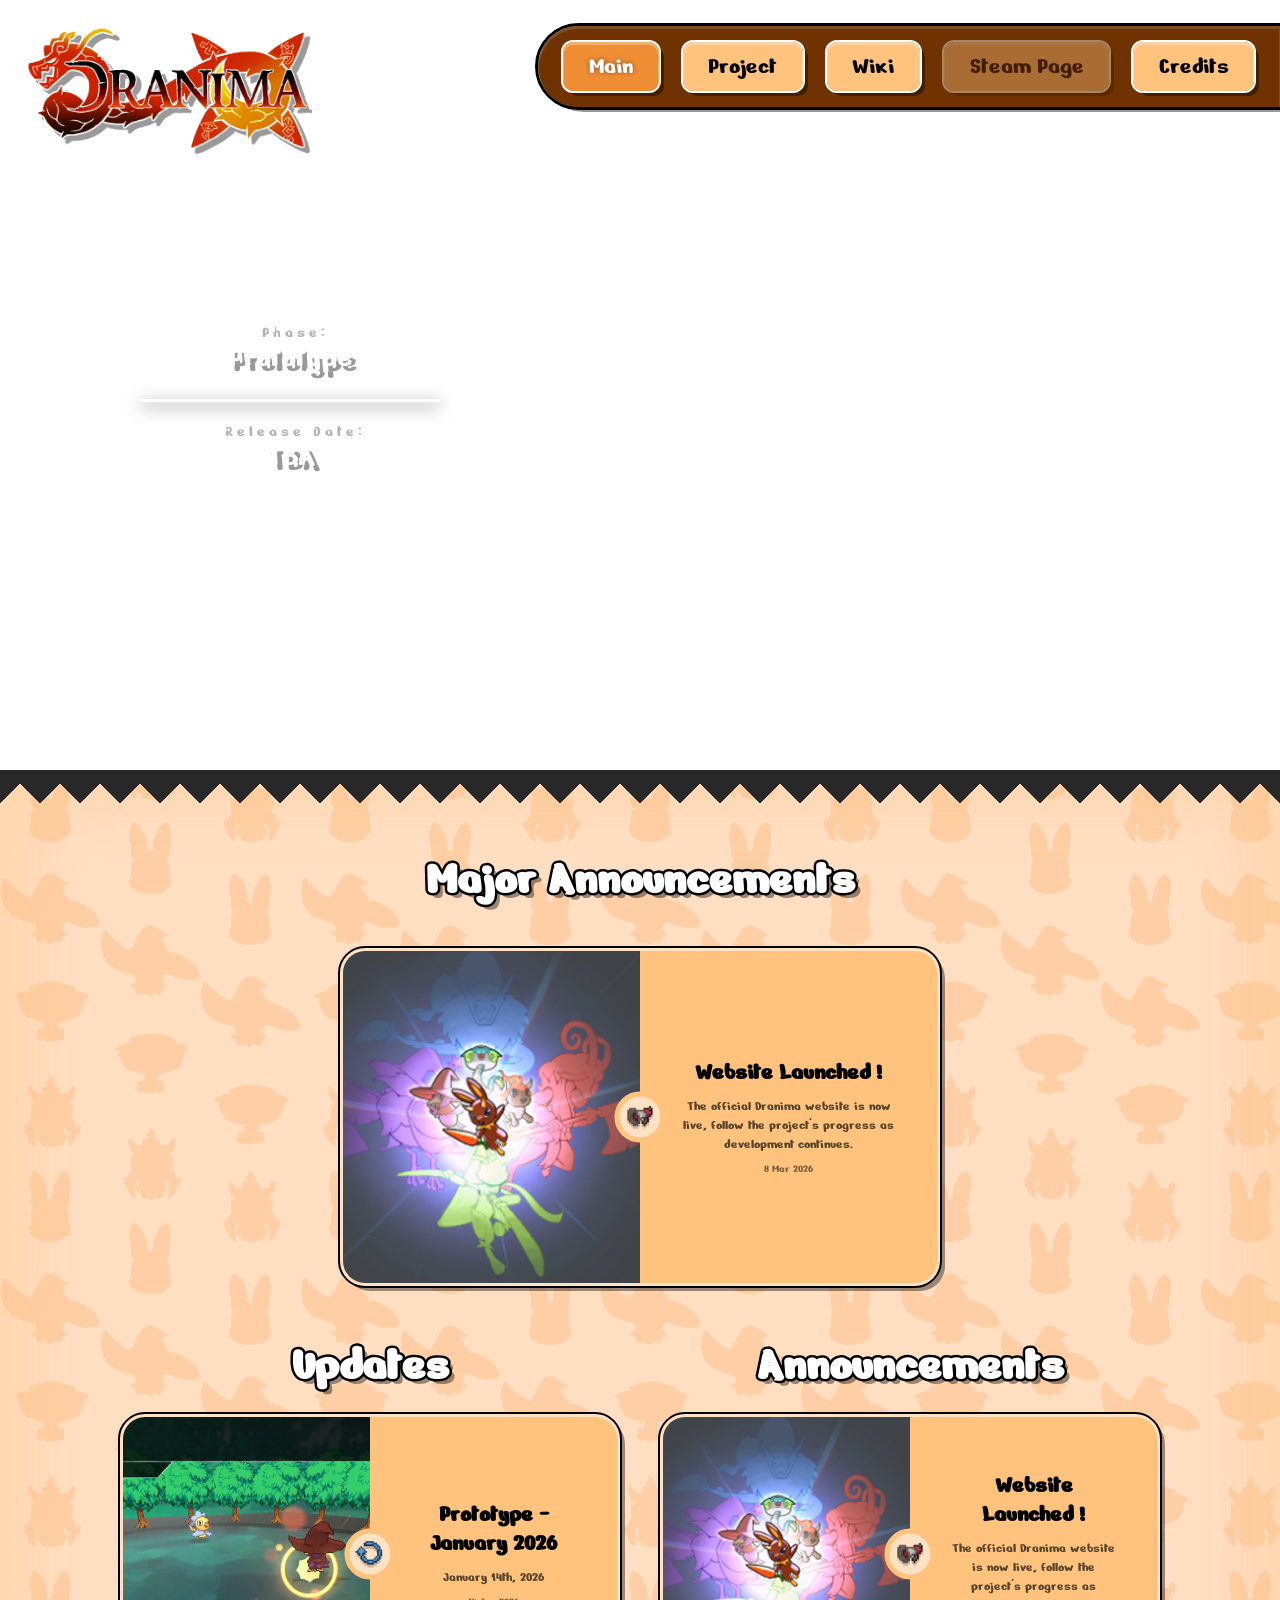
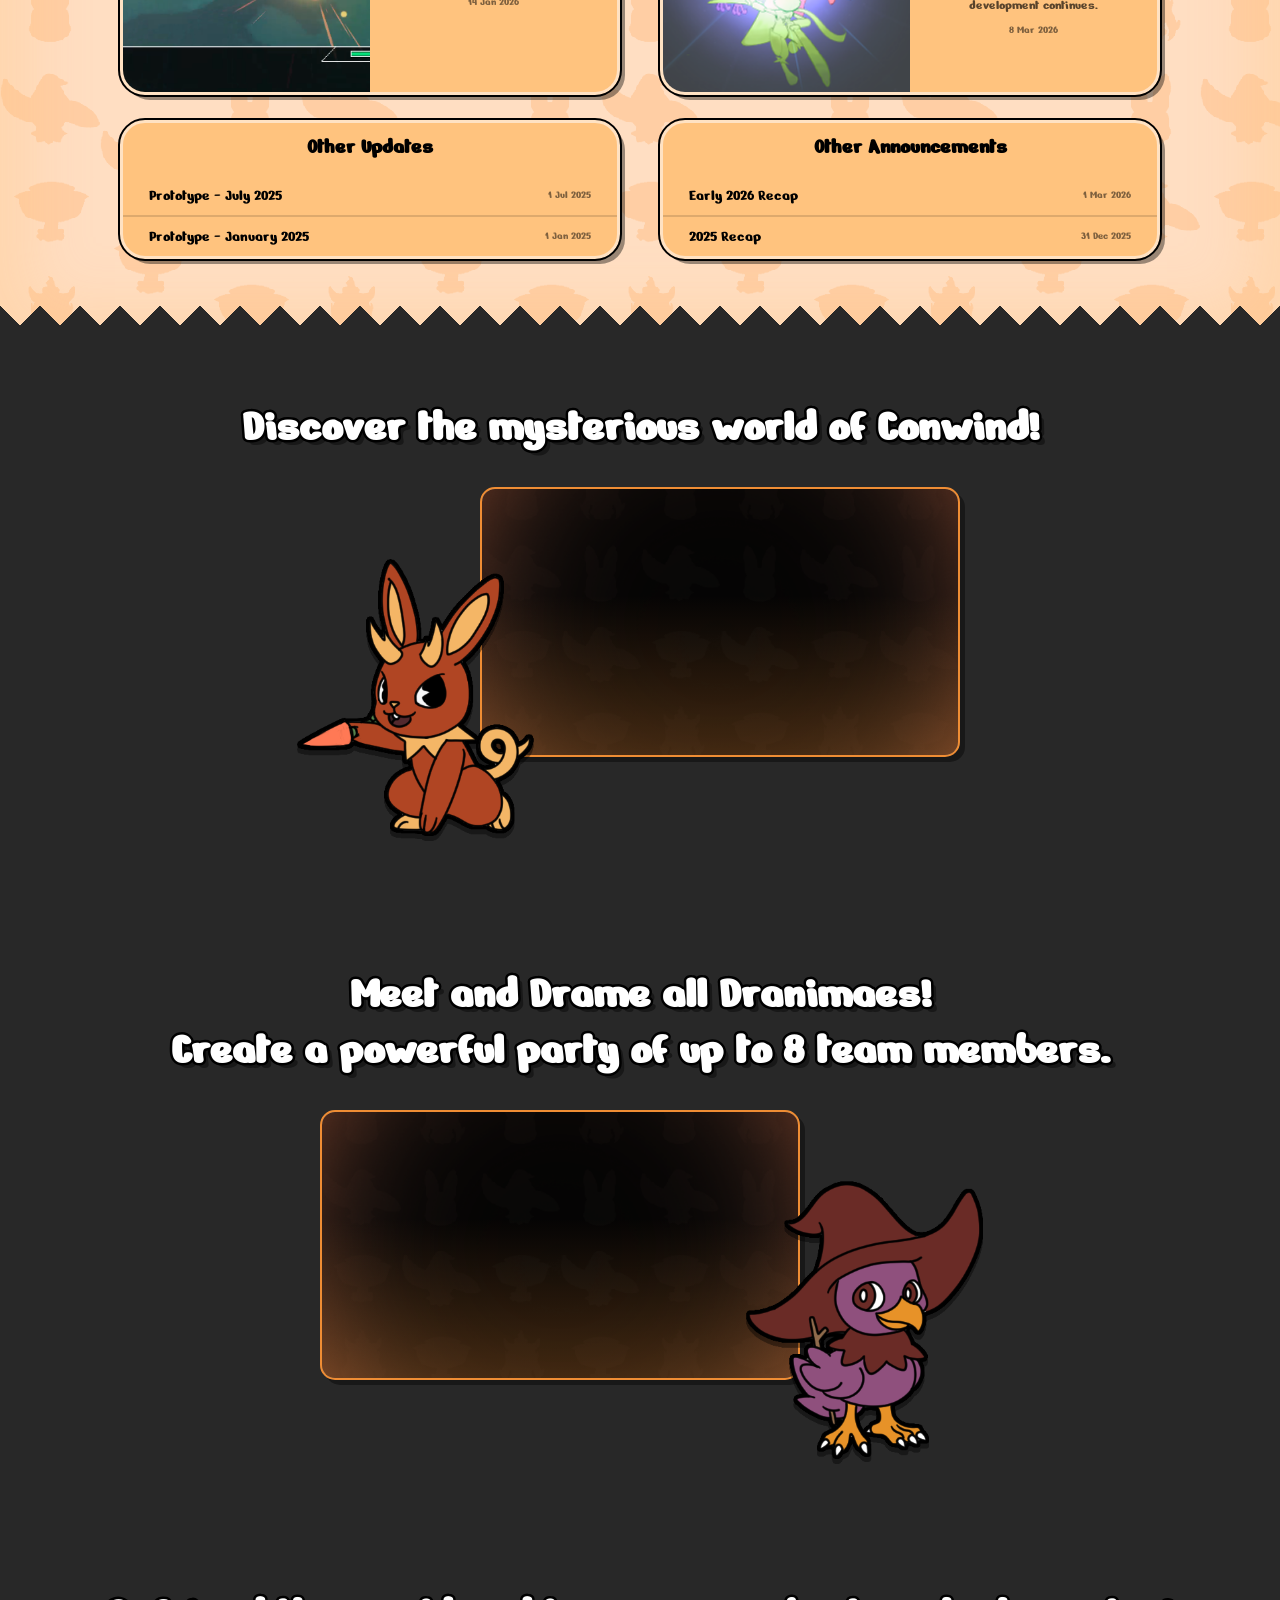
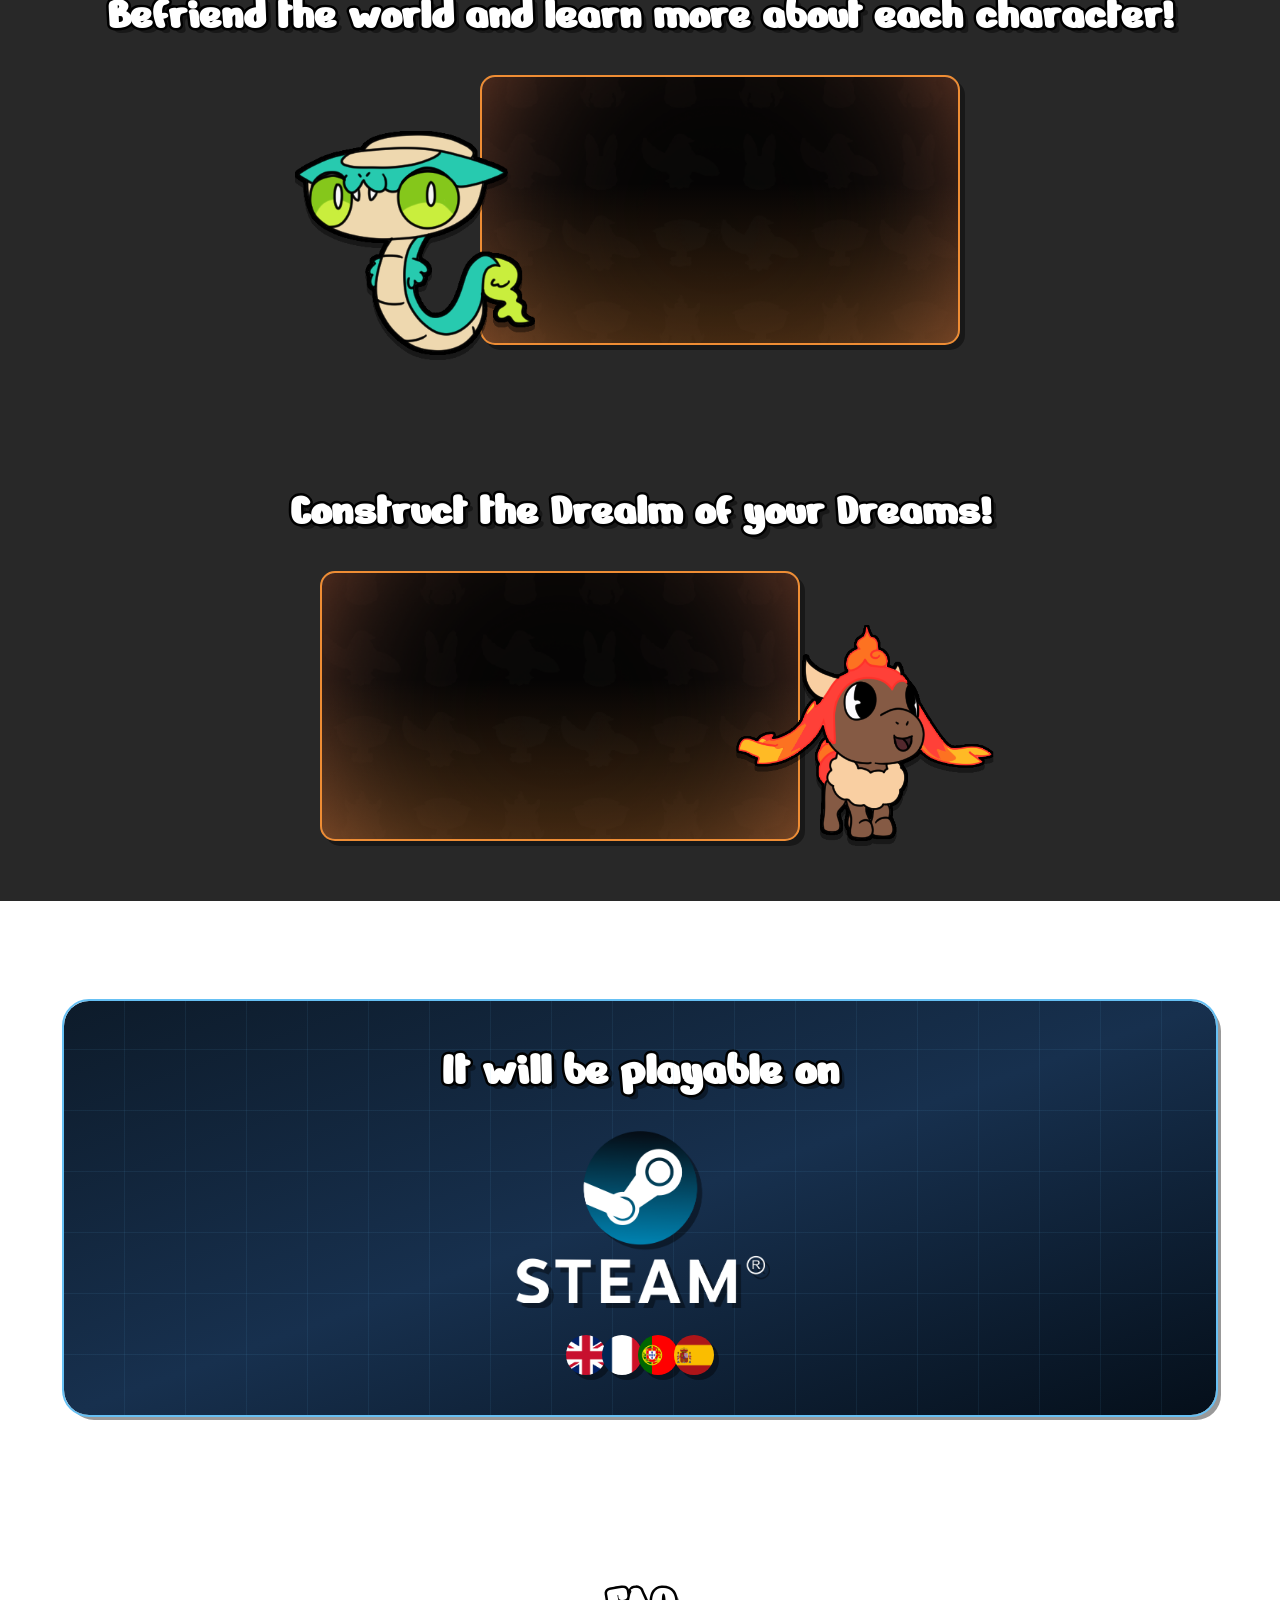
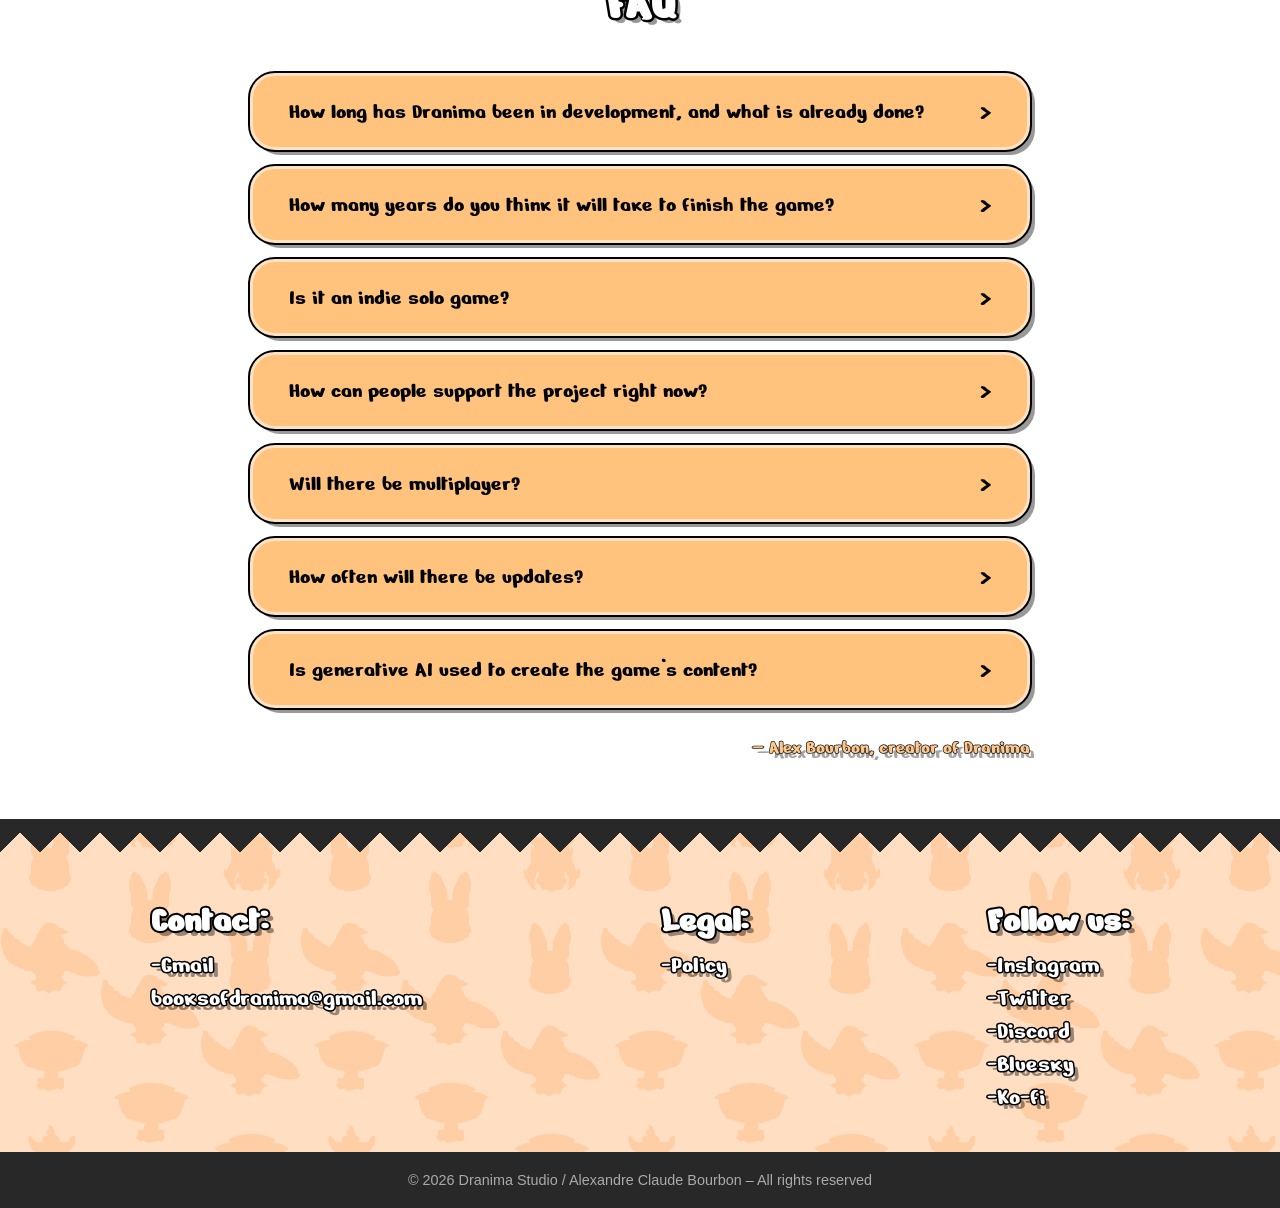
==== commit dbc3e7ca: "update" ====
--- a/index.html
+++ b/index.html
@@ -42,7 +42,7 @@
                 <div class="news-list-card">
                     <h3 class="news-list-title">Other Updates</h3>
                     <ul class="news-list" id="update-list"></ul>
-                    <a href="news.html" class="news-show-more" id="update-show-more" style="display:none;">Show More</a>
+                    <a href="news.html" class="news-show-more" id="update-show-more">Show More</a>
                 </div>
             </div>
             <!-- Right: Announcements -->
@@ -52,7 +52,7 @@
                 <div class="news-list-card">
                     <h3 class="news-list-title">Other Announcements</h3>
                     <ul class="news-list" id="announcement-list"></ul>
-                    <a href="news.html" class="news-show-more" id="announcement-show-more" style="display:none;">Show More</a>
+                    <a href="news.html" class="news-show-more" id="announcement-show-more">Show More</a>
                 </div>
             </div>
         </div>
--- a/styles.css
+++ b/styles.css
@@ -28,7 +28,7 @@
 
 body {
     font-family: 'NerkoOne', sans-serif;
-    background-color: var(--bg);
+    background-image: url("images/bg.png");
     color: #fff;
 }
 
@@ -346,21 +346,21 @@
     align-items: center;
     justify-content: center;
     margin: auto;
-    width: 280px;
-    height: 280px;
+    width: 300px;
+    height: 300px;
     filter: drop-shadow(var(--shadow));
 }
 
 .credits-star {
     position: absolute;
-    width: 100%;
-    height: 100%;
+    width: 650px;
+    height: auto;
     animation: star-spin 30s linear infinite;
 }
 
 .credits-star polygon {
     stroke: #fff;
-    stroke-width: 3;
+    stroke-width: 10;
     paint-order: stroke fill;
 }
 
@@ -465,7 +465,7 @@
     text-align: left;
 }
 
-/* ====== NEWS ====== */
+/* ====== NEWS COLUMNS & LIST ====== */
 
 /* Two-column layout */
 .news-columns {
@@ -552,7 +552,7 @@
 }
 
 .news-show-more {
-    display: block;
+    display: none; /* will be shown by JS when needed */
     text-align: center;
     padding: 12px clamp(16px, 2vw, 36px);
     color: #000;
@@ -637,6 +637,7 @@
 .screenshot-card {
     width: 100%;
     aspect-ratio: 16 / 9;
+    align-self: start;
     overflow: hidden;
     border: 2px solid var(--orange);
     border-radius: 15px;
@@ -1485,3 +1486,140 @@
     text-shadow: var(--shadow);
 }
 
+/* ====== NEWS POPUP ====== */
+.news-popup-overlay {
+    position: fixed;
+    inset: 0;
+    z-index: 5000;
+    background: rgba(0, 0, 0, 0.7);
+    display: flex;
+    align-items: center;
+    justify-content: center;
+    opacity: 0;
+    pointer-events: none;
+    transition: opacity 0.3s ease;
+    padding: 40px 20px;
+}
+
+.news-popup-overlay.active {
+    opacity: 1;
+    pointer-events: auto;
+}
+
+.news-popup {
+    position: relative;
+    width: min(700px, 100%);
+    max-height: 85vh;
+    background-color: var(--light-orange);
+    border: 3px solid var(--bright-orange);
+    outline: 2px solid #000;
+    border-radius: 25px;
+    box-shadow: var(--shadow);
+    overflow: hidden;
+    display: flex;
+    flex-direction: column;
+    transform: scale(0.9) translateY(20px);
+    transition: transform 0.3s ease;
+}
+
+.news-popup-overlay.active .news-popup {
+    transform: scale(1) translateY(0);
+}
+
+.news-popup-image {
+    width: 100%;
+    aspect-ratio: 3 / 1;
+    overflow: hidden;
+    flex-shrink: 0;
+}
+
+.news-popup-image img {
+    width: 100%;
+    height: 100%;
+    object-fit: cover;
+    display: block;
+}
+
+.news-popup-body {
+    padding: clamp(16px, 3vw, 30px) clamp(20px, 4vw, 40px) clamp(20px, 4vw, 40px);
+    overflow-y: auto;
+    flex: 1;
+    border-top: 3px solid var(--bright-orange);
+}
+
+.news-popup-header {
+    display: flex;
+    align-items: center;
+    gap: 12px;
+    margin-bottom: 12px;
+}
+
+.news-popup-icon {
+    flex-shrink: 0;
+    display: flex;
+    align-items: center;
+    justify-content: center;
+}
+
+.news-popup-icon img {
+    width: 40px;
+    height: 40px;
+    object-fit: contain;
+}
+
+.news-popup-title {
+    font-size: clamp(22px, 3vw, 32px);
+    color: #000;
+    -webkit-text-stroke: 0;
+    text-shadow: none;
+    text-align: left;
+}
+
+.news-popup-date {
+    font-size: 0.8rem;
+    color: #000;
+    opacity: 0.5;
+    margin-bottom: 16px;
+}
+
+.news-popup-desc {
+    font-size: clamp(14px, 1.5vw, 18px);
+    color: #000;
+    opacity: 0.7;
+    line-height: 1.5;
+    margin-bottom: 16px;
+}
+
+.news-popup-content {
+    font-size: clamp(14px, 1.5vw, 18px);
+    color: #000;
+    line-height: 1.6;
+}
+
+.news-popup-close {
+    position: absolute;
+    top: 10px;
+    right: 10px;
+    width: 28px;
+    height: 28px;
+    border-radius: 7px;
+    background-color: var(--light-orange);
+    border: 2px solid #000;
+    box-shadow: var(--shadow);
+    color: #000;
+    font-size: 1.1rem;
+    line-height: 1;
+    cursor: pointer;
+    display: flex;
+    align-items: center;
+    justify-content: center;
+    z-index: 2;
+    transition: background-color 0.2s, color 0.2s;
+    padding: 0;
+    font-family: inherit;
+}
+
+.news-popup-close:hover {
+    background-color: var(--orange);
+    color: #fff;
+}
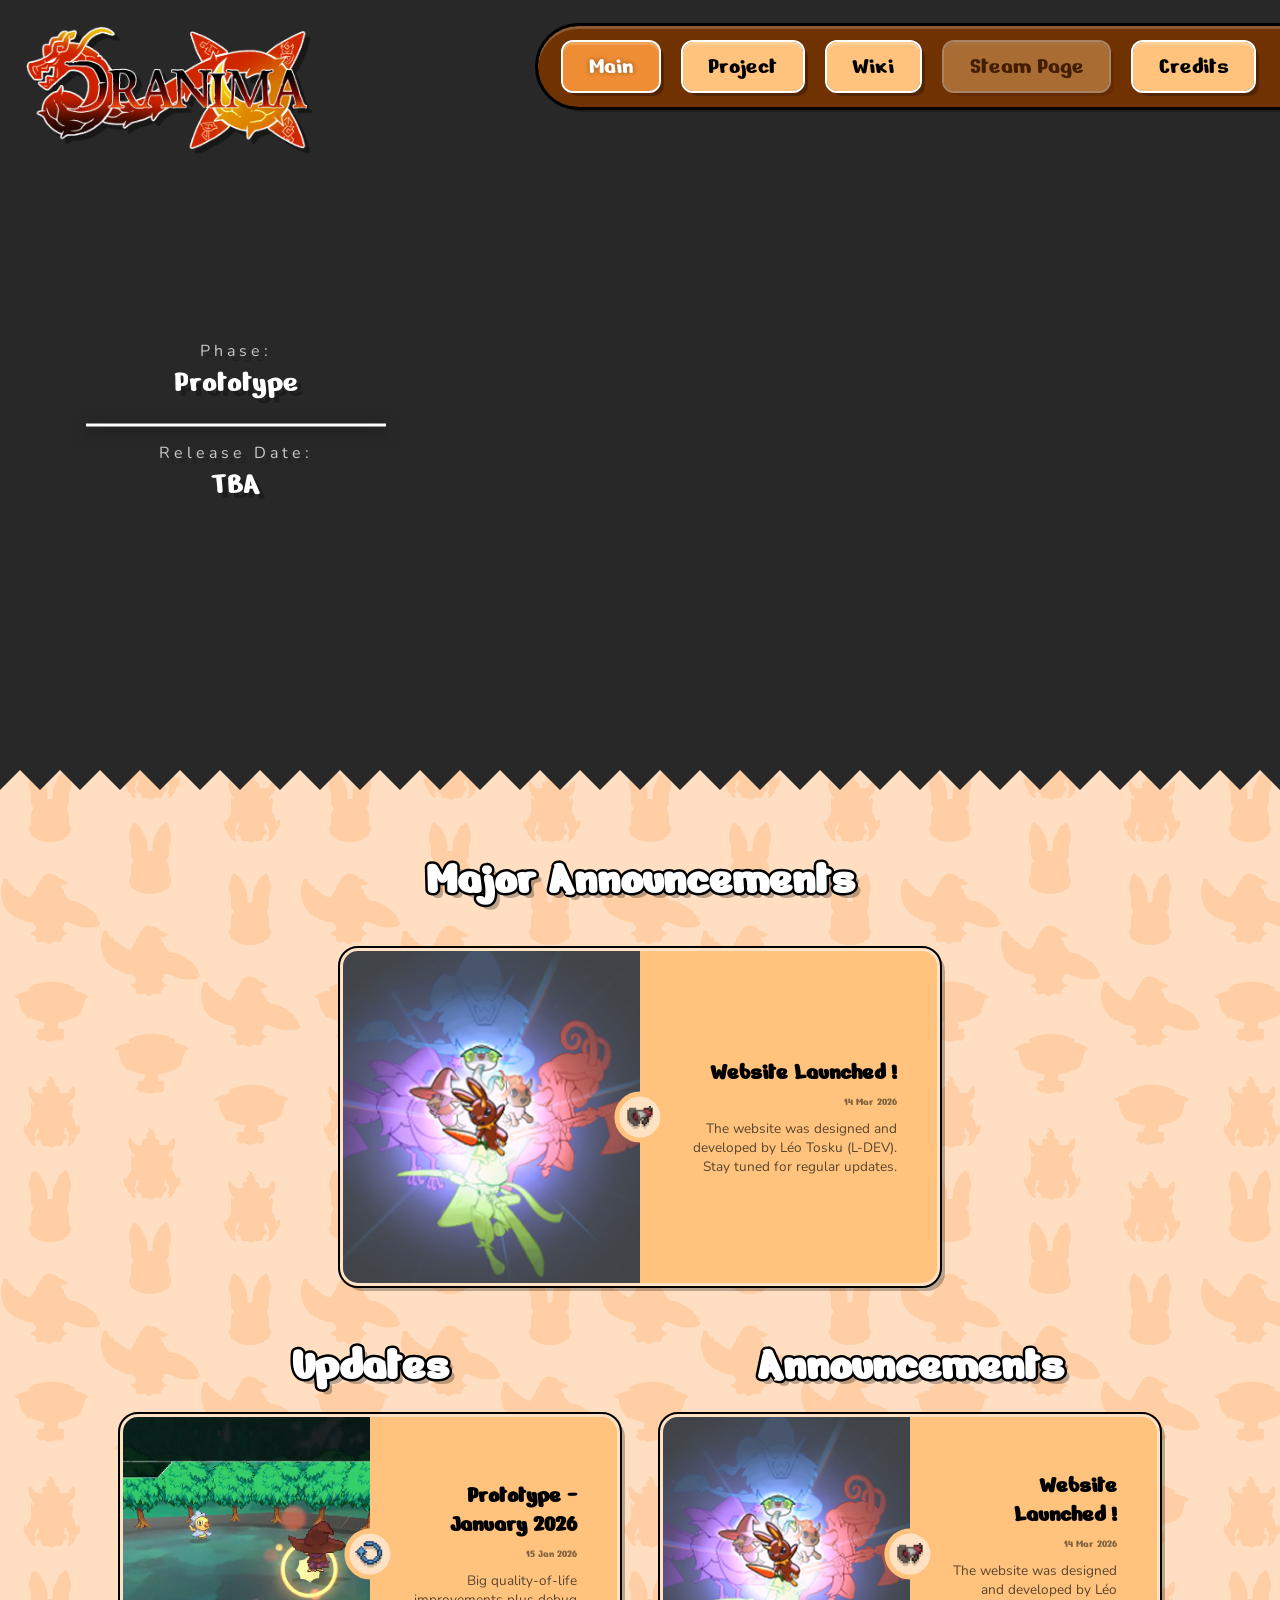
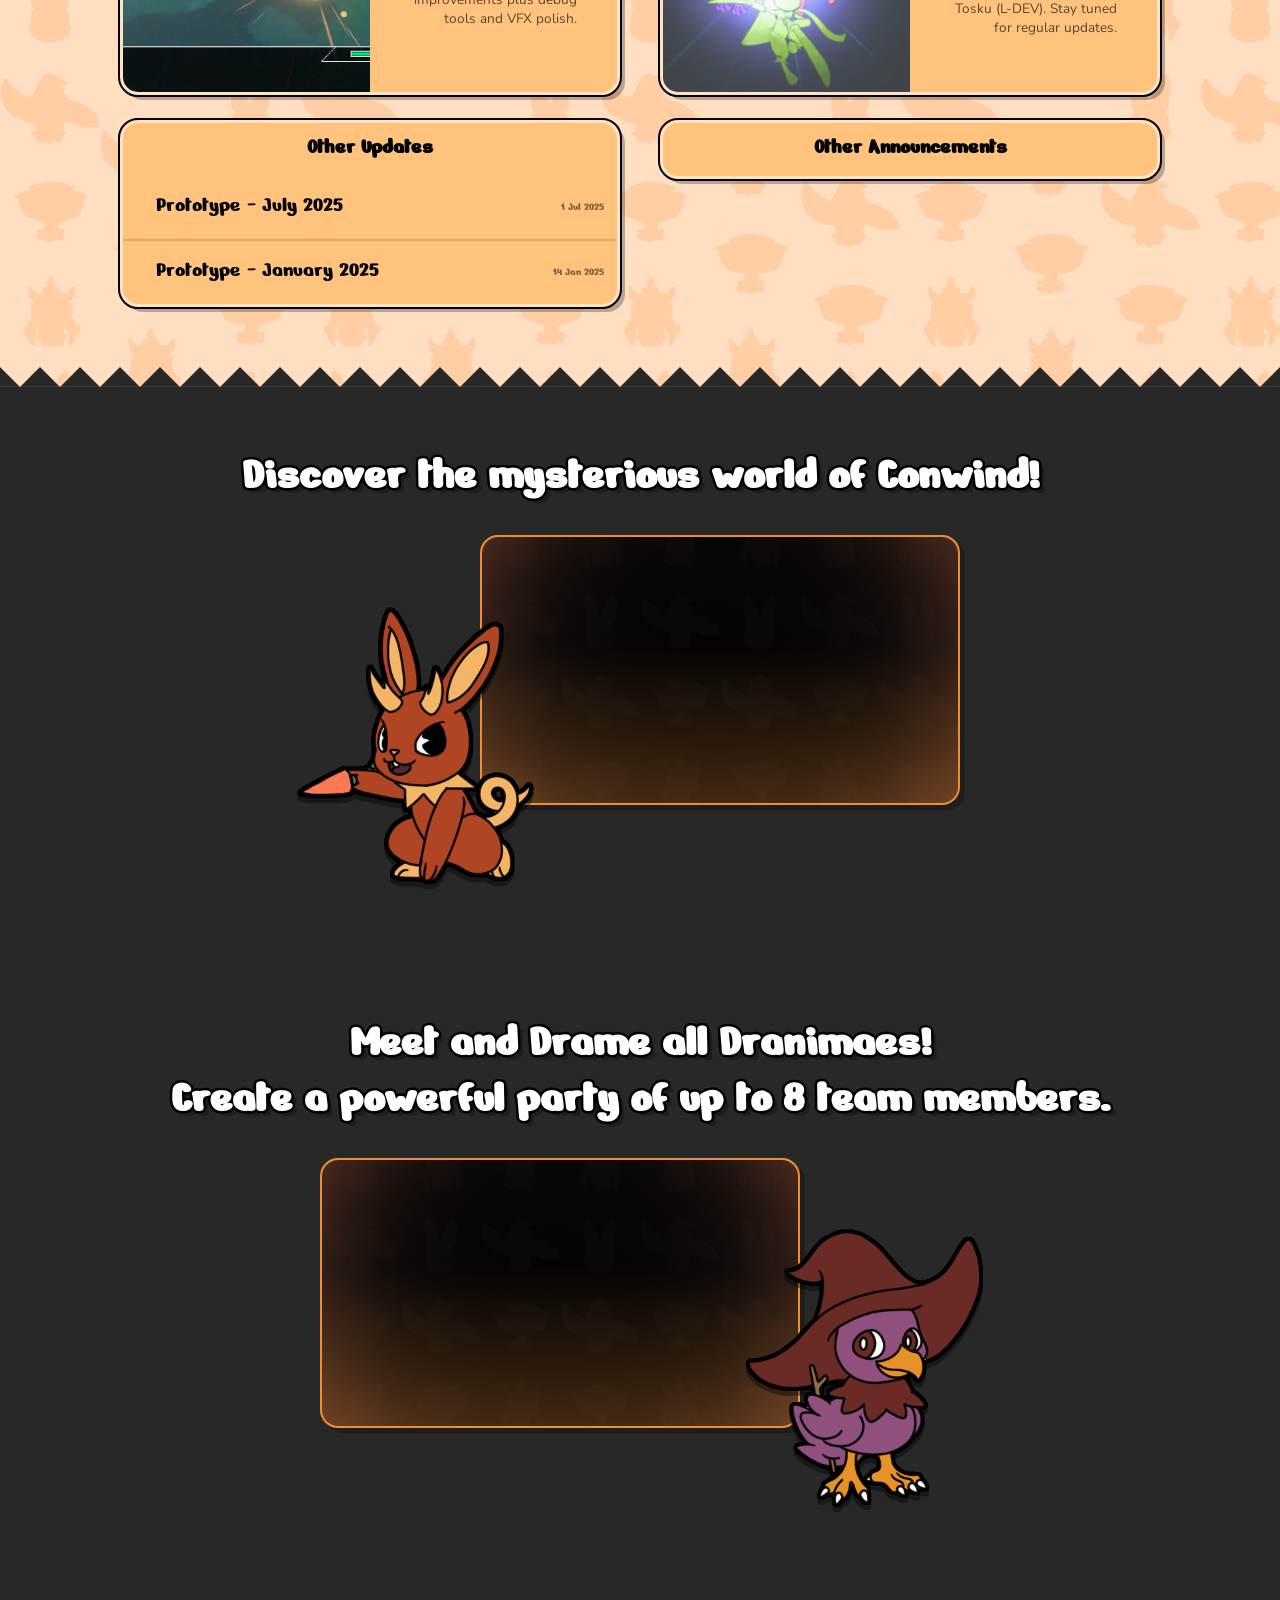
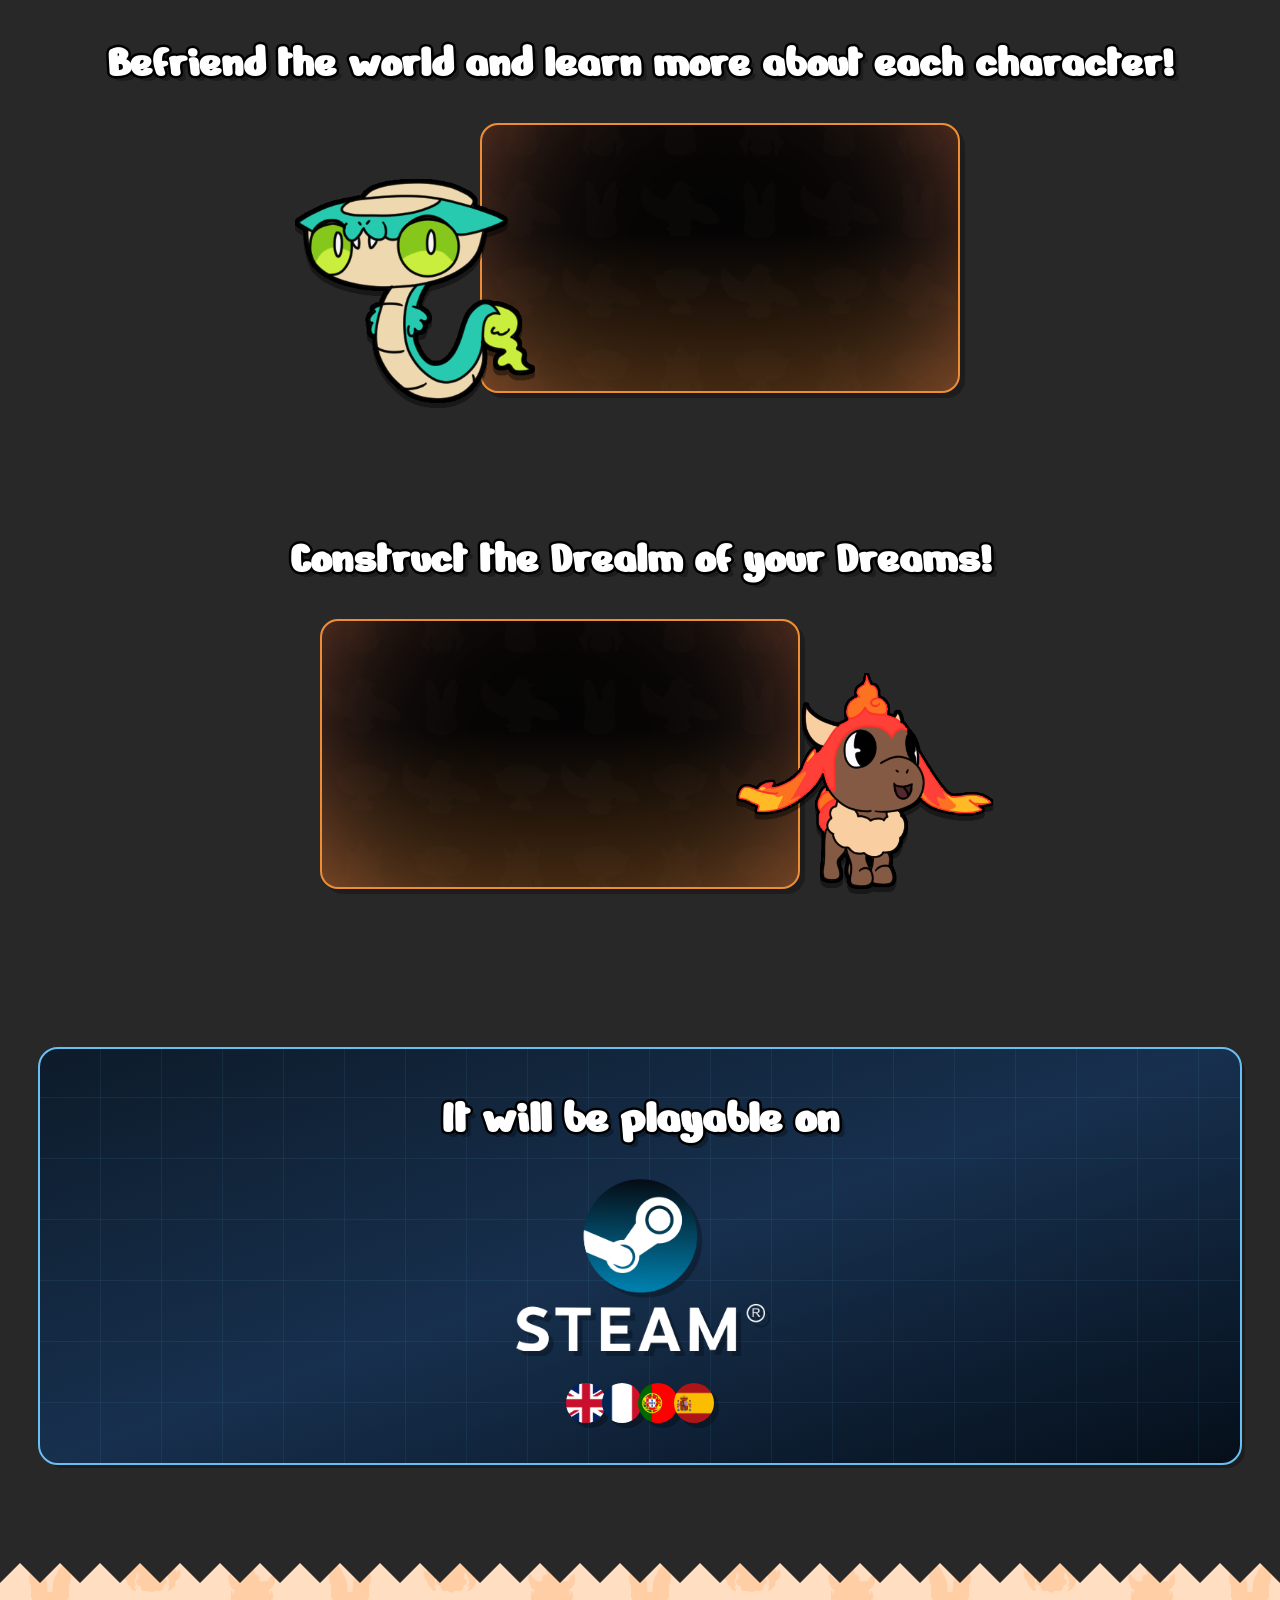
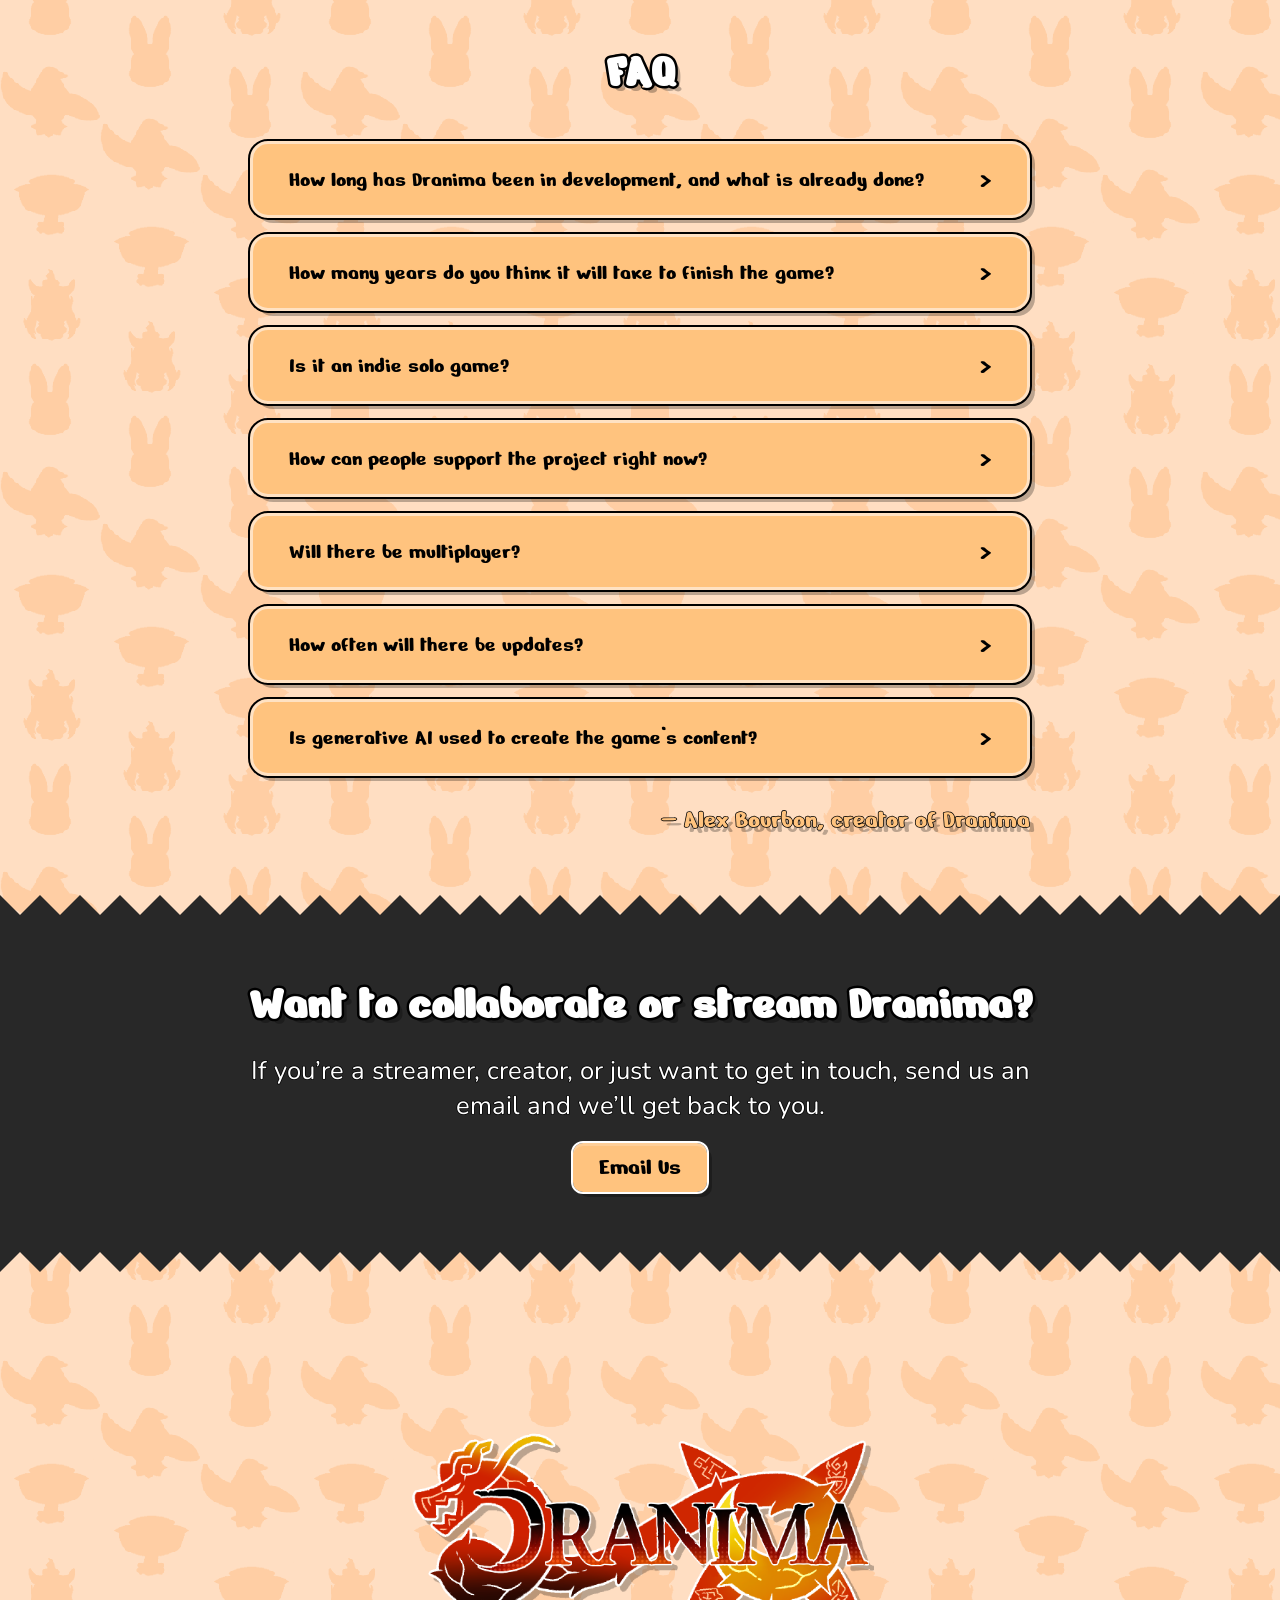
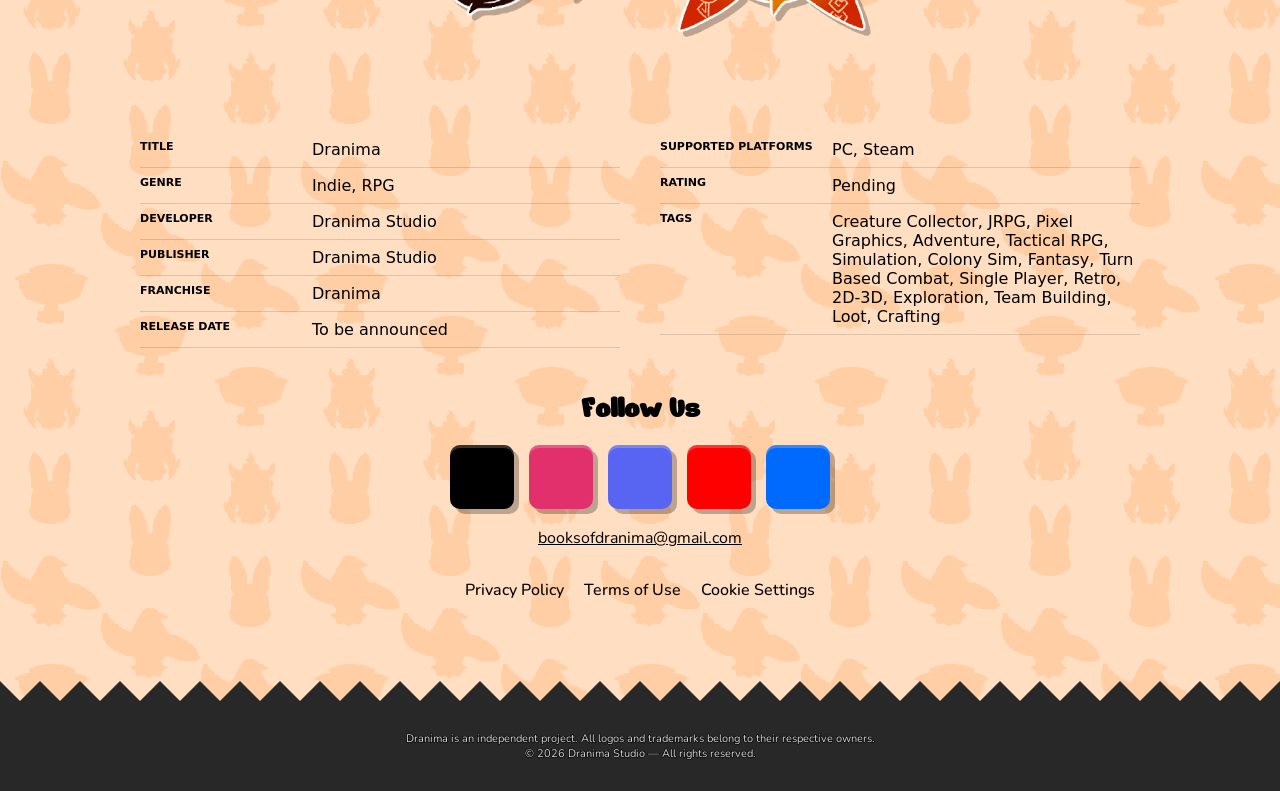
==== commit 4fbba73e: "update" ====
--- a/index.html
+++ b/index.html
@@ -4,7 +4,8 @@
     <meta charset="UTF-8">
     <meta name="viewport" content="width=device-width, initial-scale=1.0">
     <title>Dranima</title>
-    <link rel="stylesheet" href="styles.css">
+    <link rel="stylesheet" href="styles/base.css">
+    <link rel="stylesheet" href="https://cdnjs.cloudflare.com/ajax/libs/font-awesome/7.0.1/css/all.min.css" crossorigin="anonymous" referrerpolicy="no-referrer">
     <link rel="icon" href="images/favicon.png" type="image/png">
     <script src="script/script.js" defer></script>
 </head>
@@ -29,7 +30,7 @@
     </section>
 
     <!-- ====== NEWS ====== -->
-    <section class="section-news bg-pattern spike-top spike-bottom" id="news">
+    <section class="section-news bg-pattern spiked" id="news">
         <h2>Major Announcements</h2>
         <div id="major-news-container"></div>
 
@@ -122,10 +123,64 @@
     </section>
 
     <!-- ====== FAQ ====== -->
-    <section class="section-faq" id="faq">
+    <section class="section-faq bg-pattern spiked" id="faq">
         <h2>FAQ</h2>
         <div class="faq-list" id="faq-list"></div>
         <p class="faq-signature creator-signature">— Alex Bourbon, creator of Dranima</p>
+    </section>
+
+    <!-- Templates -->
+    <template id="faq-item-template">
+        <details class="faq-item">
+            <summary class="faq-question"></summary>
+            <p class="faq-answer"></p>
+        </details>
+    </template>
+
+    <template id="news-popup-template">
+        <div class="news-popup-overlay">
+            <div class="news-popup">
+                <button class="news-popup-close"><i class="fa-solid fa-xmark" aria-hidden="true"></i><span class="sr-only">Close</span></button>
+                <div class="news-popup-image"><img src="" alt=""></div>
+                <div class="news-popup-body">
+                    <div class="news-popup-header">
+                        <div class="news-popup-icon"><img src="" alt=""></div>
+                        <h2 class="news-popup-title"></h2>
+                    </div>
+                    <p class="news-popup-date"></p>
+                    <p class="news-popup-desc"></p>
+                    <div class="news-popup-content"></div>
+                </div>
+            </div>
+        </div>
+    </template>
+
+    <template id="news-card-template">
+        <div class="news-card">
+            <div class="news-card-image"><img src="" alt=""></div>
+            <div class="news-card-text">
+                <h3 class="news-card-title"></h3>
+                <span class="news-card-date"></span>
+                <p class="news-card-desc"></p>
+            </div>
+            <div class="news-card-circle"><img src="" alt=""></div>
+        </div>
+    </template>
+
+    <template id="news-list-item-template">
+        <li>
+            <a href="#">
+                <span class="news-list-title"></span>
+                <span class="news-list-date"></span>
+            </a>
+        </li>
+    </template>
+
+    <!-- ====== CONTACT INVITE ====== -->
+    <section class="section-wiki-invite info-section" id="wiki-invite">
+        <h2>Want to collaborate or stream Dranima?</h2>
+        <p>If you’re a streamer, creator, or just want to get in touch, send us an email and we’ll get back to you.</p>
+        <a href="mailto:booksofdranima@gmail.com" class="btn">Email Us</a>
     </section>
 
     <!-- ====== FOOTER ====== -->
--- a/styles/base.css
+++ b/styles/base.css
@@ -0,0 +1,251 @@
+/* ====== BASE & VARIABLES ====== */
+@import url("https://fonts.googleapis.com/css2?family=Nunito:wght@400;600;700&display=swap");
+@import url("navbar.css");
+@import url("hero.css");
+@import url("footer.css");
+@import url("loader.css");
+@import url("news.css");
+@import url("credits.css");
+@import url("project.css");
+@import url("wiki.css");
+@import url("index.css");
+
+@font-face {
+    font-family: 'NerkoOne';
+    src: url('../fonts/NerkoOne-Regular.ttf') format('truetype');
+    font-weight: normal;
+    font-style: normal;
+}
+
+html {
+    scroll-behavior: smooth;
+    overflow-x: hidden;
+}
+
+:root {
+    --bright-orange: #ffe2c3;
+    --light-orange: #FFC37E;
+    --orange: #EF8D34;
+    --half-orange: #EF8D3440;
+    --shadow: 5px 5px 0 #0004;
+    --inset-shadow: inset 0 3px 0 0 rgba(255, 255, 255, 0.2);
+    --radius: 18px;
+    --radius-pill: 100px;
+    --radius-small: 10px;
+    --content-max: 1920px;
+    --section-side-padding: clamp(20px, 4vw, 80px);
+    --section-max-width: clamp(320px, calc(100vw - 2 * var(--section-side-padding)), var(--content-max));
+    --bg: #282828;
+}
+
+*, *::before, *::after {
+    box-sizing: border-box;
+    margin: 0;
+    padding: 0;
+}
+
+body {
+    position: relative;
+    font-family: 'Nunito', sans-serif;
+    color: #fff;
+    background-color: var(--bg);
+    overflow-x: hidden;
+    z-index: 0;
+}
+
+/* Titles should keep the display font */
+h1, h2, h3, h4, h5, h6 {
+    font-family: 'NerkoOne', sans-serif;
+}
+
+p, li {
+    -webkit-text-stroke: 1.5px #000;
+    paint-order: stroke fill;
+}
+
+strong {
+    color: var(--light-orange);
+    -webkit-text-stroke: 1.5px #000!important;
+}
+
+em {
+    font-style: italic;
+    opacity: 0.9;
+}
+
+ul {
+    list-style: none;
+    padding-left: 0;
+    display: flex;
+    flex-direction: column;
+}
+
+li {
+    padding-left: 1.25em;
+    position: relative;
+}
+
+li::before {
+    content: "-";
+    position: absolute;
+    left: 0;
+    font-weight: bold;
+}
+
+body::before {
+    content: '';
+    position: fixed;
+    top: 0;
+    left: 50%;
+    transform: translateX(-50%);
+    width: 100%;
+    max-width: var(--content-max);
+    height: 100vh;
+    background-image: url("../images/bg.png");
+    background-size: min(100%, var(--content-max)) auto;
+    background-position: center;
+    background-repeat: no-repeat;
+    background-attachment: fixed;
+    filter: blur(5px);
+    z-index: -1;
+}
+
+section {
+    padding-inline: var(--section-side-padding);
+    gap: 30px;
+}
+
+section > * {
+    max-width: var(--section-max-width);
+    margin: 0 auto;
+}
+
+body > section:nth-of-type(2) {
+    margin-top: -80px !important;
+}
+
+h2 {
+    font-size: clamp(28px, 4vw, 48px);
+    color: #fff;
+    text-align: center;
+    -webkit-text-stroke: 5px #000;
+    paint-order: stroke fill;
+    text-shadow: var(--shadow);
+}
+
+/* ====== LAYOUT ====== */
+
+.bg-pattern {
+    background-image: url('../images/pattern.png');
+    background-size: 300px 400px;
+    position: relative;
+    z-index: 2;
+    padding: 80px var(--section-side-padding);
+}
+
+.bg-pattern :is(p, li, dd, dt, span, a, button, input, textarea, label) {
+    color: #000;
+    text-shadow: none;
+    -webkit-text-stroke: 0;
+    text-stroke: 0;
+}
+
+/* Shared style for “info” sections (wiki invite/disclaimer, project closing, etc.) */
+.info-section {
+    padding-block: 60px;
+    text-align: center;
+}
+
+.info-section p {
+    max-width: 780px;
+    margin: 20px auto;
+    font-size: clamp(18px, 2vw, 28px);
+}
+
+.spiked {
+    -webkit-mask-image: url('../images/spike.svg'), url('../images/spike-bottom.svg'), linear-gradient(black, black);
+    -webkit-mask-size: 40px auto, 40px auto, 100% 100%;
+    mask-size: 40px auto, 40px auto, 100% 100%;
+    -webkit-mask-position: top left, bottom left, center;
+    -webkit-mask-repeat: repeat-x, repeat-x, no-repeat;
+    -webkit-mask-composite: destination-out, destination-out, source-over;
+    mask-composite: exclude;
+}
+
+.btn {
+    font-family: 'NerkoOne', cursive;
+    color: #000;
+    background-color: var(--light-orange);
+    box-shadow: var(--shadow), var(--inset-shadow);
+    padding: clamp(6px, 2vw, 10px) clamp(12px, 2vw, 26px);
+    outline: solid 2px #fff;
+    text-decoration: none;
+    font-size: clamp(14px, 2vw, 24px);
+    transition: all 0.2s;
+    border-radius: var(--radius-small);
+    white-space: nowrap;
+    display: inline-flex;
+    align-items: center;
+    justify-content: center;
+}
+
+.btn:hover, .btn.active {
+    background-color: var(--orange);
+    color: #fff;
+    text-shadow: 0 0 5px #0006;
+}
+
+.btn.disabled {
+    opacity: 0.4;
+    cursor: not-allowed;
+    pointer-events: none;
+}
+
+.creator-signature {
+    font-family: 'NerkoOne', cursive!important;
+    font-size: clamp(18px, 2vw, 28px)!important;
+    color: var(--light-orange)!important;
+    text-shadow: var(--shadow)!important;
+    -webkit-text-stroke: 1.5px #000!important;
+    paint-order: stroke fill!important;
+}
+
+/* ====== BACK TO TOP BUTTON ====== */
+#back-to-top {
+    position: fixed;
+    right: 20px;
+    bottom: 20px;
+    width: 6vh;
+    cursor: pointer;
+    transform: translateY(120%);
+    opacity: 0;
+}
+
+/* Shared helper for inserting images in text content sections */
+.content-img {
+    display: grid;
+    grid-template-columns: repeat(2, 1fr);
+    gap: 12px;
+    margin: 8px 0 32px;
+    width: 100%;
+}
+
+.content-img:has(> img:only-child) {
+    grid-template-columns: 1fr;
+}
+
+.content-img img {
+    width: 100%;
+    height: auto;
+    object-fit: cover;
+}
+
+#back-to-top.show {
+    transform: translateY(0);
+    opacity: 1;
+}
+
+#back-to-top:focus-visible {
+    outline: 3px solid #fff;
+    outline-offset: 2px;
+}
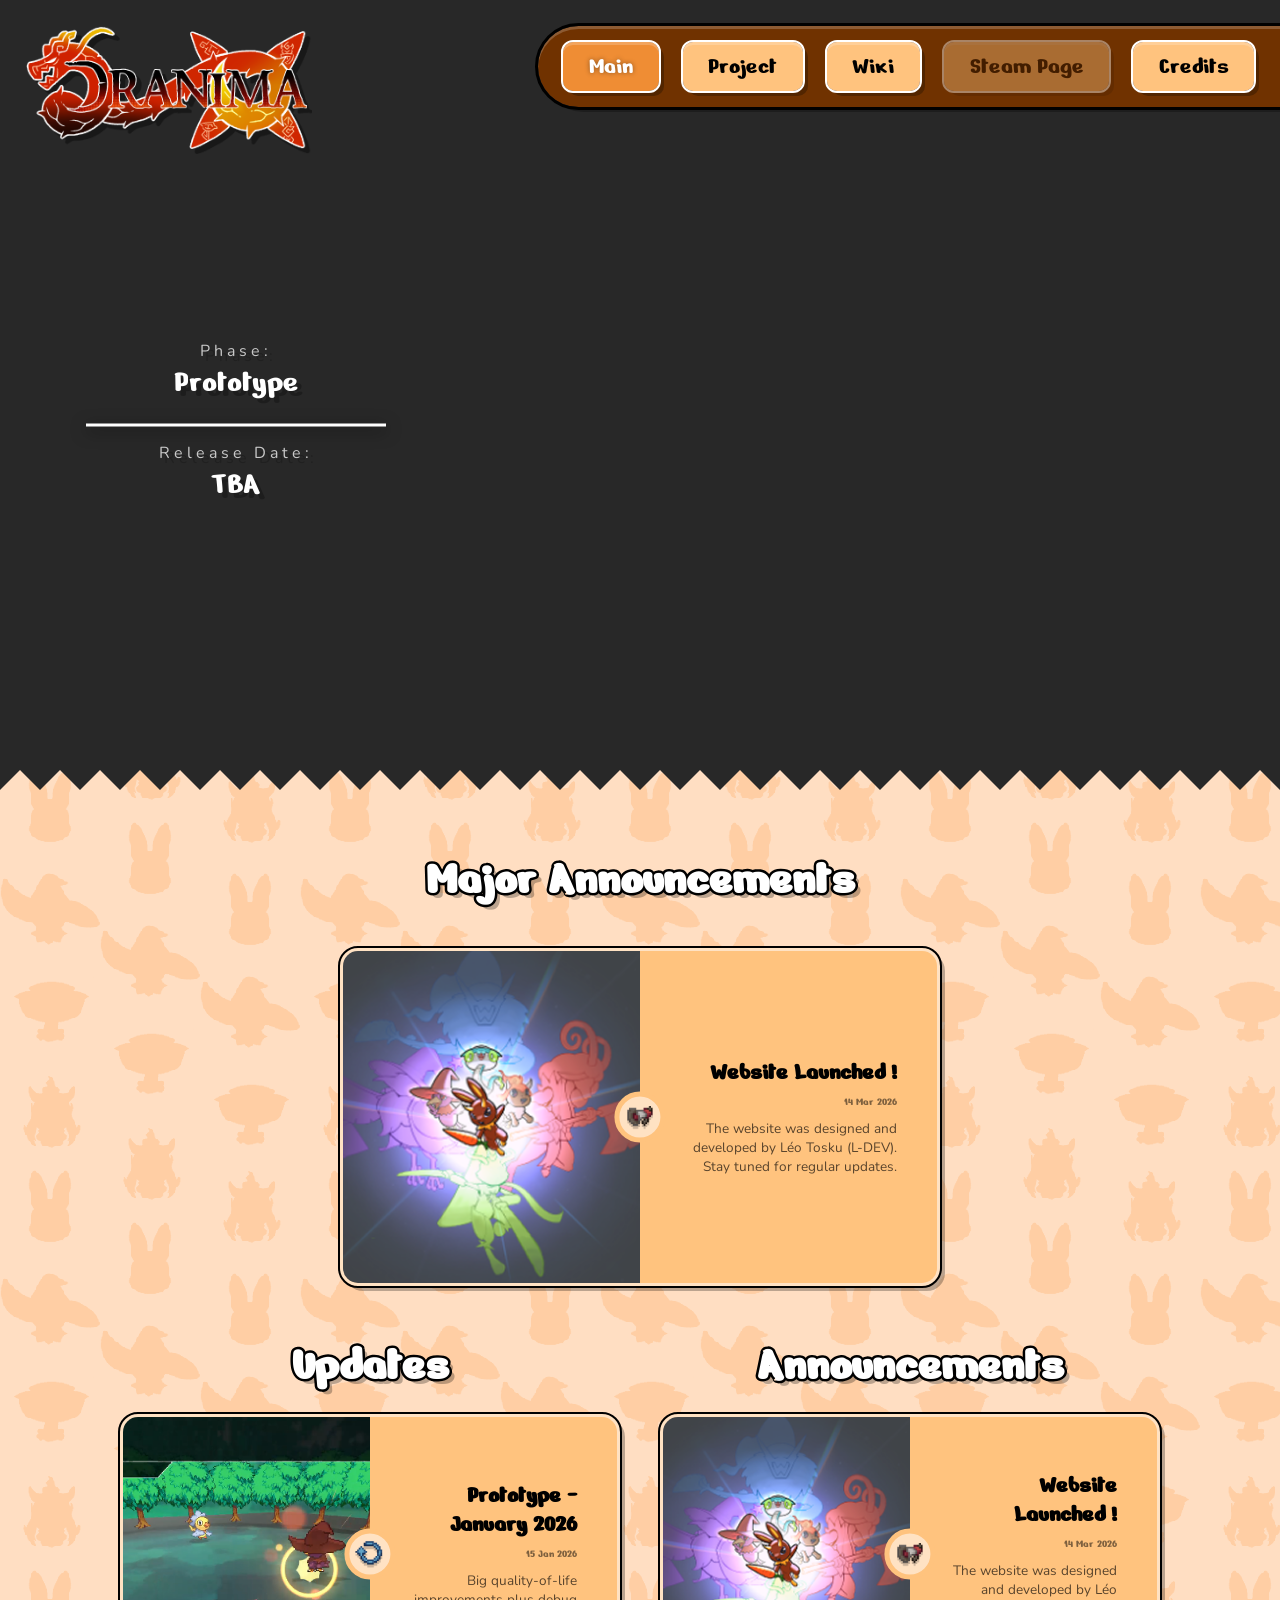
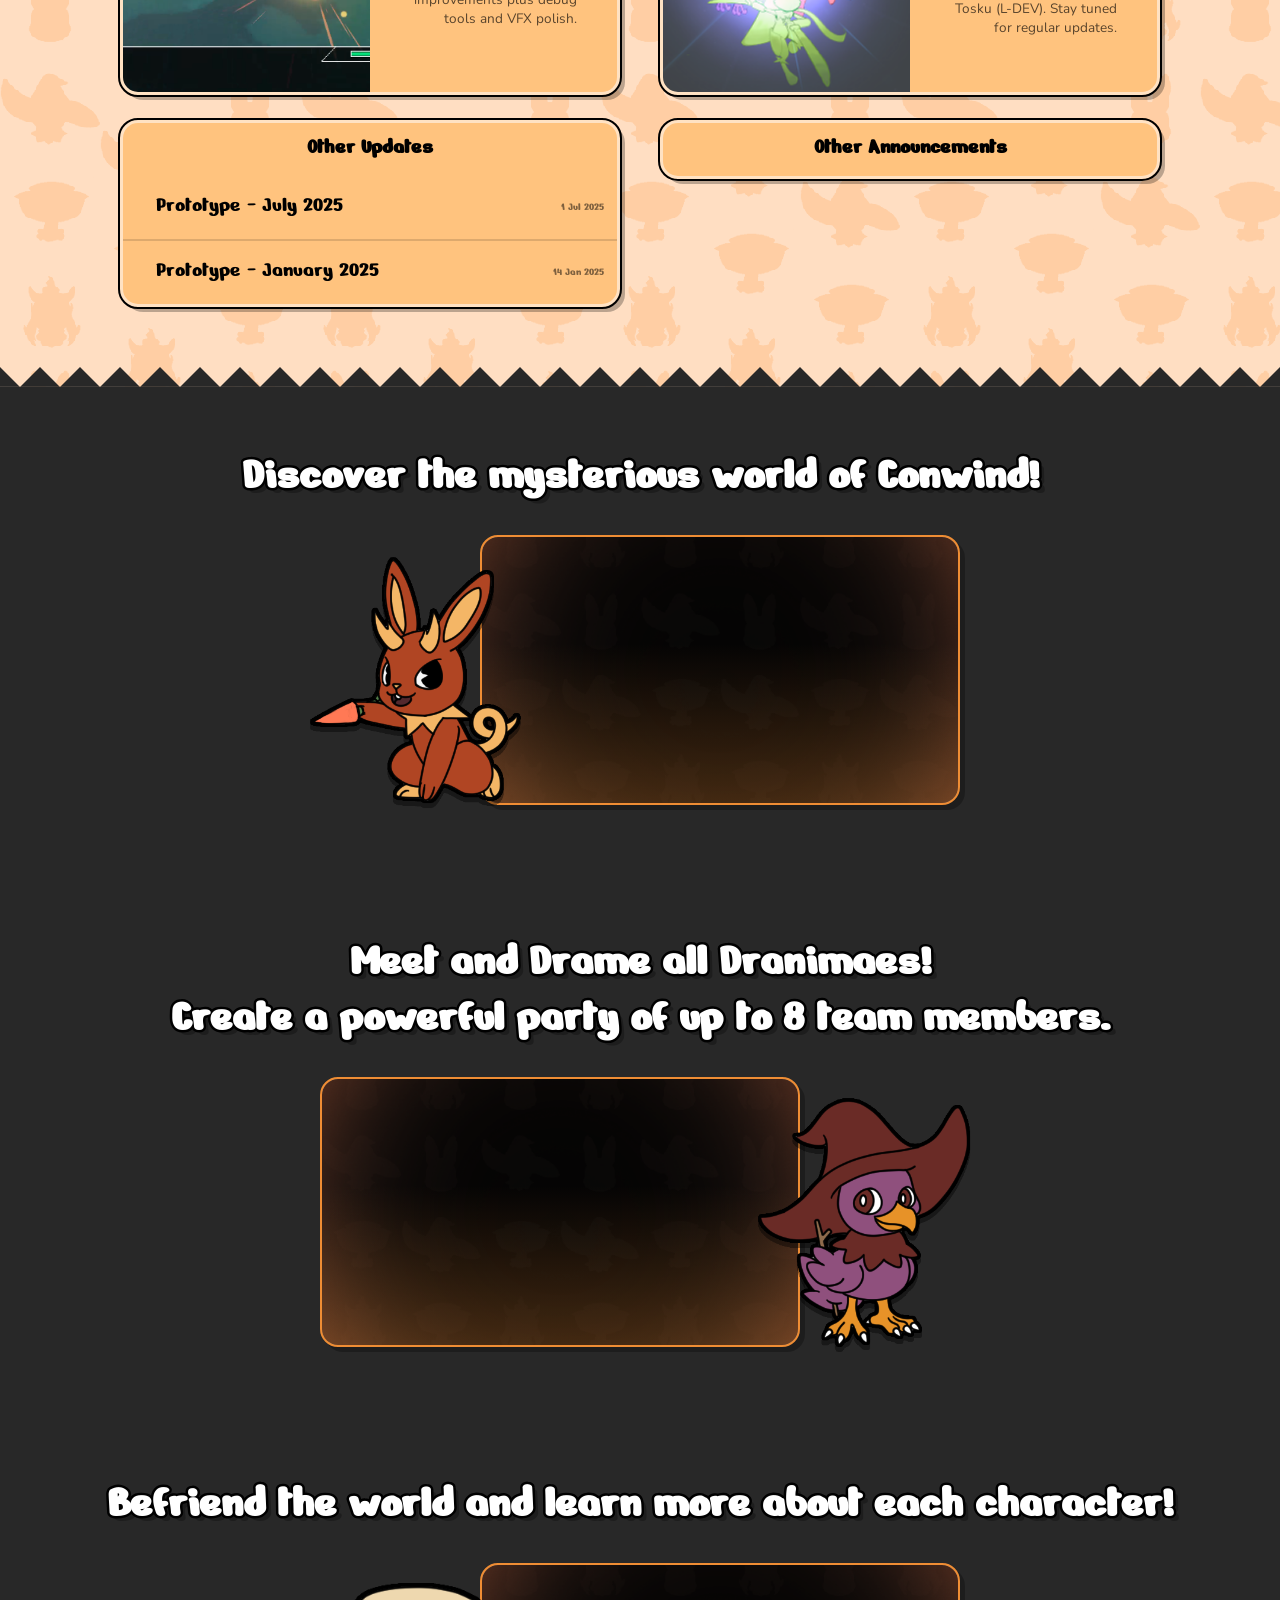
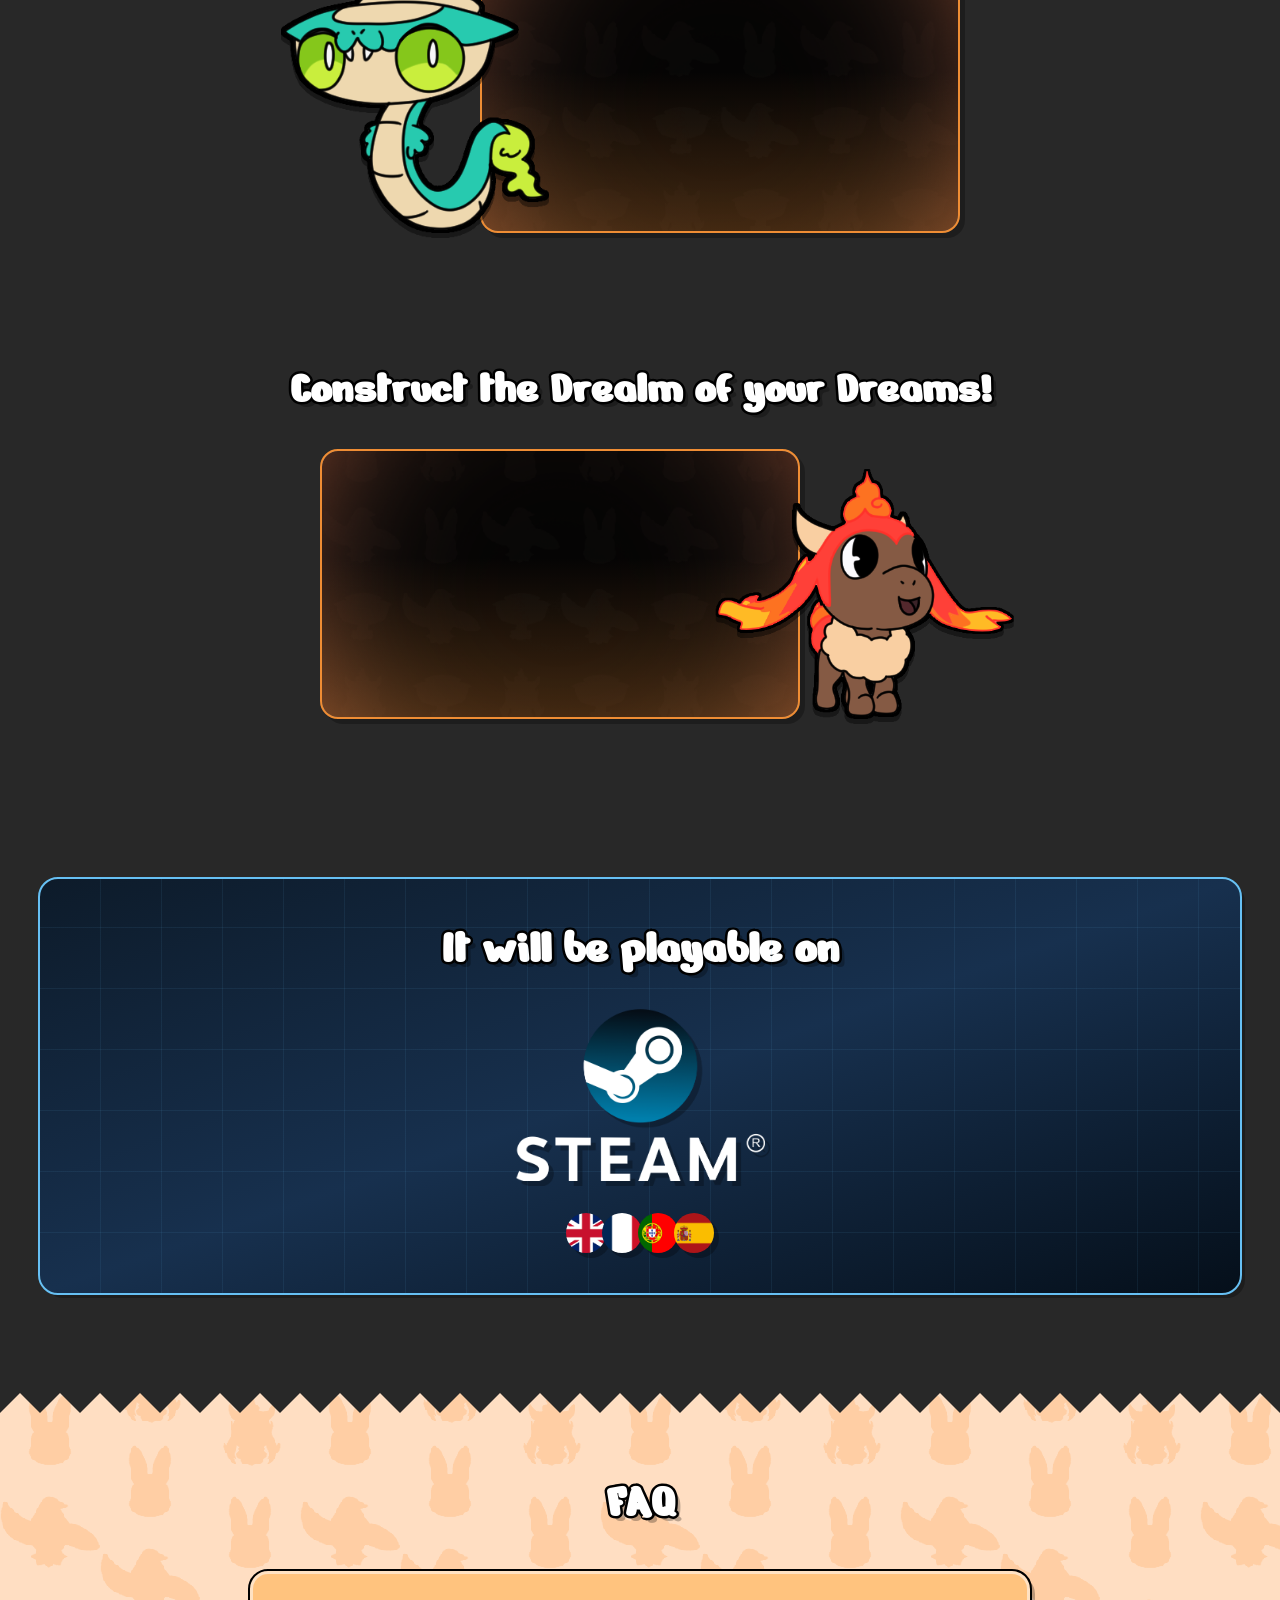
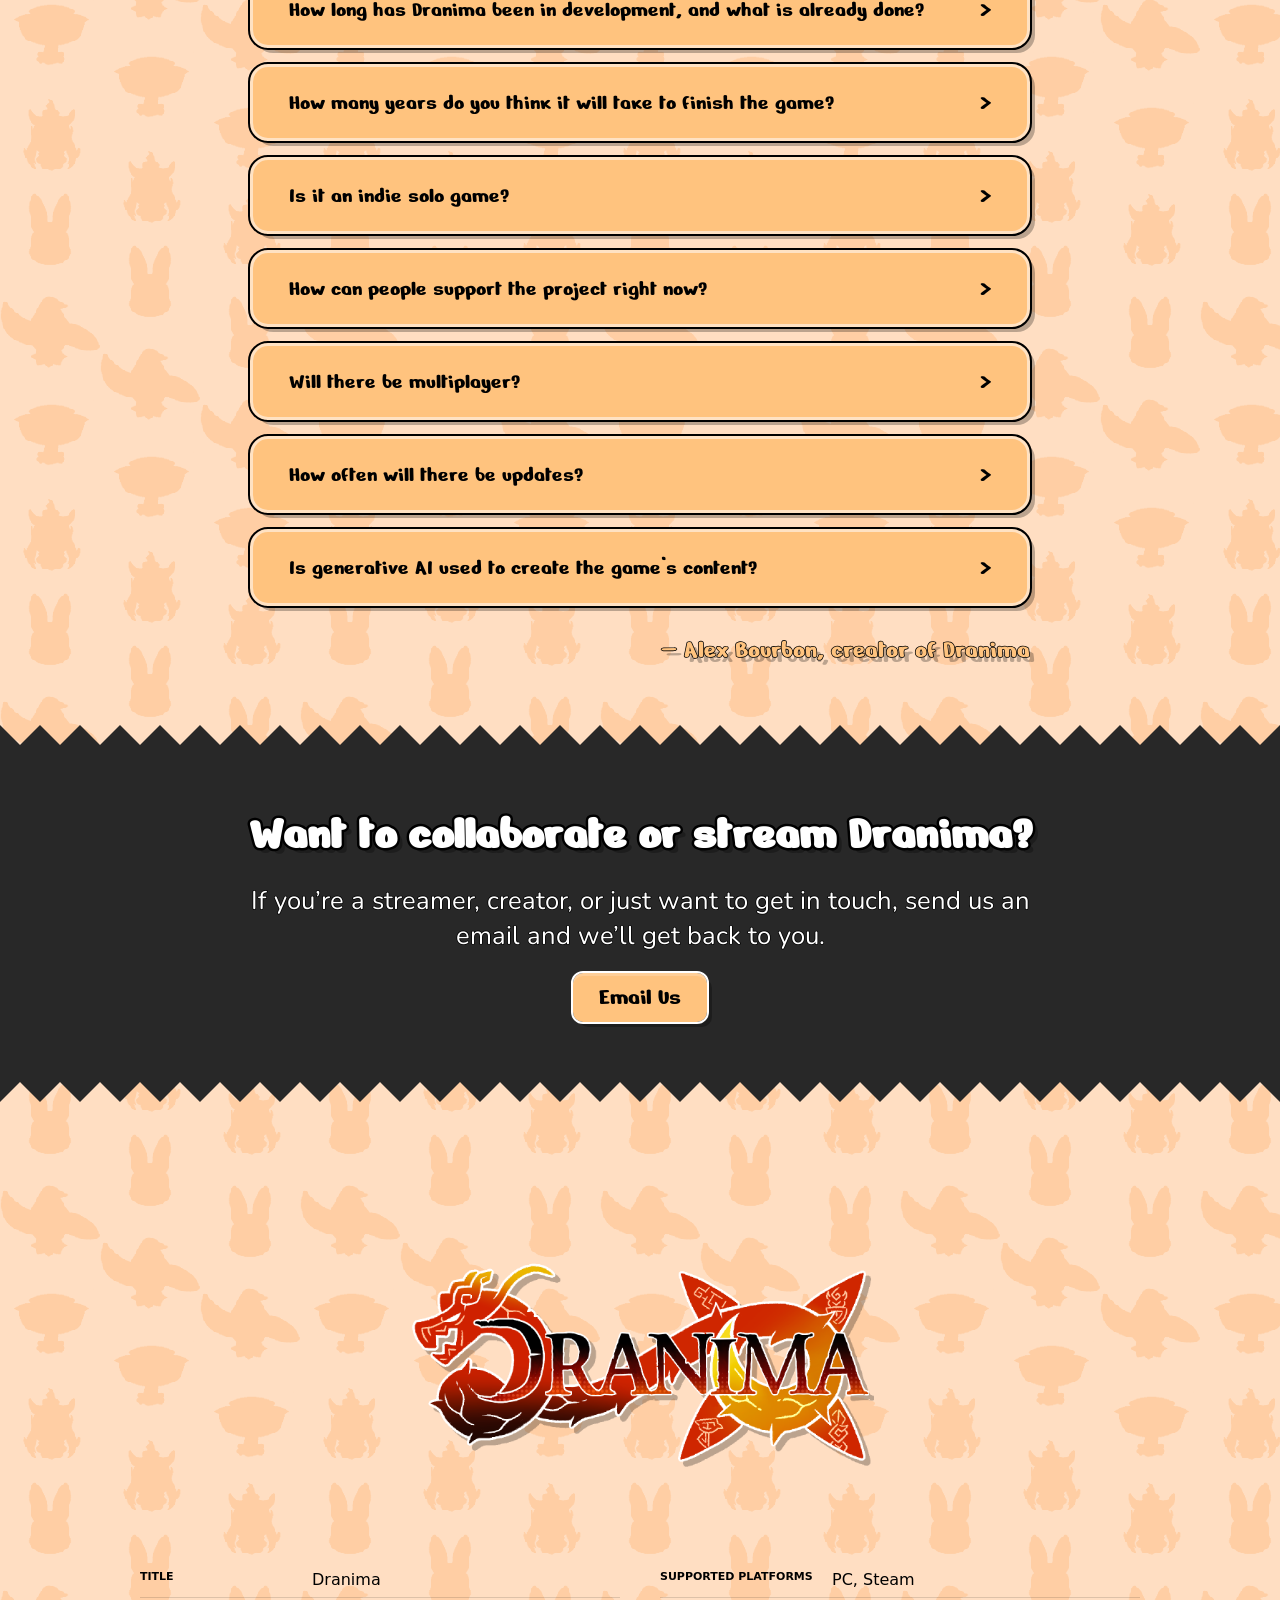
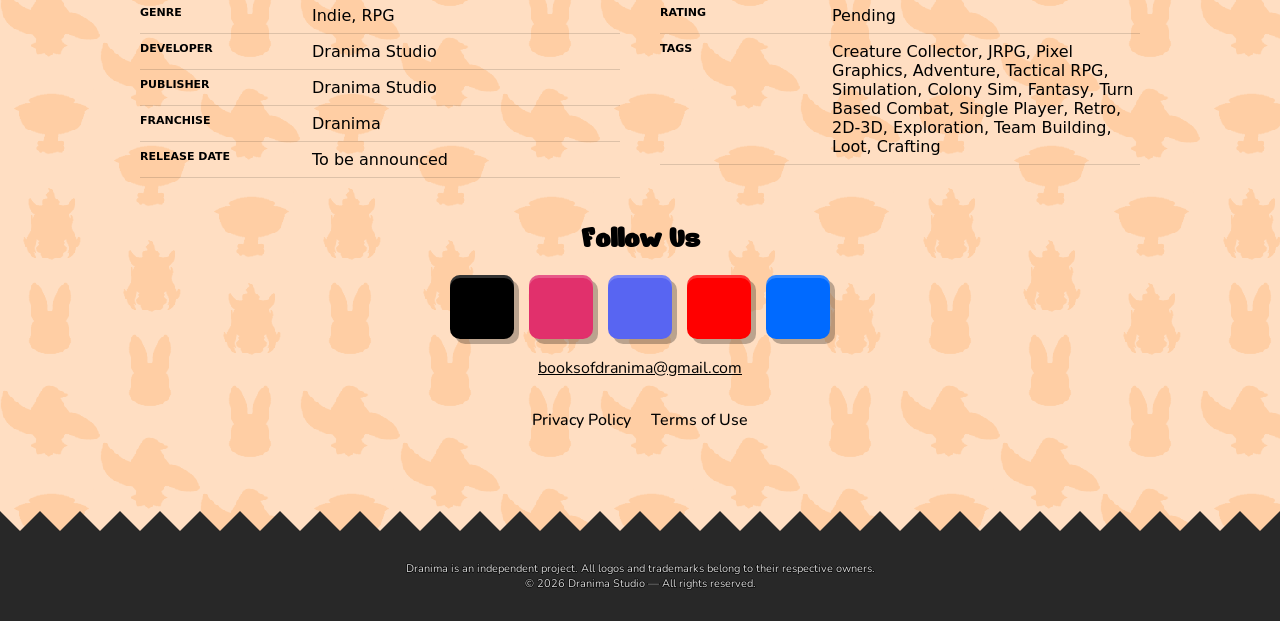
==== commit cf2286ef: "update" ====
--- a/index.html
+++ b/index.html
@@ -7,7 +7,12 @@
     <link rel="stylesheet" href="styles/base.css">
     <link rel="stylesheet" href="https://cdnjs.cloudflare.com/ajax/libs/font-awesome/7.0.1/css/all.min.css" crossorigin="anonymous" referrerpolicy="no-referrer">
     <link rel="icon" href="images/favicon.png" type="image/png">
-    <script src="script/script.js" defer></script>
+    <script src="script/common.js" defer></script>
+    <script src="script/news.js" defer></script>
+    <script src="script/faq.js" defer></script>
+    <script src="script/credits.js" defer></script>
+    <script src="script/wiki.js" defer></script>
+    <script src="script/main.js" defer></script>
 </head>
 <body>
 
--- a/styles/base.css
+++ b/styles/base.css
@@ -219,7 +219,19 @@
     cursor: pointer;
     transform: translateY(120%);
     opacity: 0;
-}
+    z-index: 999;
+    transition: transform 0.3s, opacity 0.3s;
+}
+#back-to-top.show {
+    transform: translateY(0);
+    opacity: 1;
+}
+
+#back-to-top:focus-visible {
+    outline: 3px solid #fff;
+    outline-offset: 2px;
+}
+
 
 /* Shared helper for inserting images in text content sections */
 .content-img {
@@ -239,13 +251,3 @@
     height: auto;
     object-fit: cover;
 }
-
-#back-to-top.show {
-    transform: translateY(0);
-    opacity: 1;
-}
-
-#back-to-top:focus-visible {
-    outline: 3px solid #fff;
-    outline-offset: 2px;
-}
